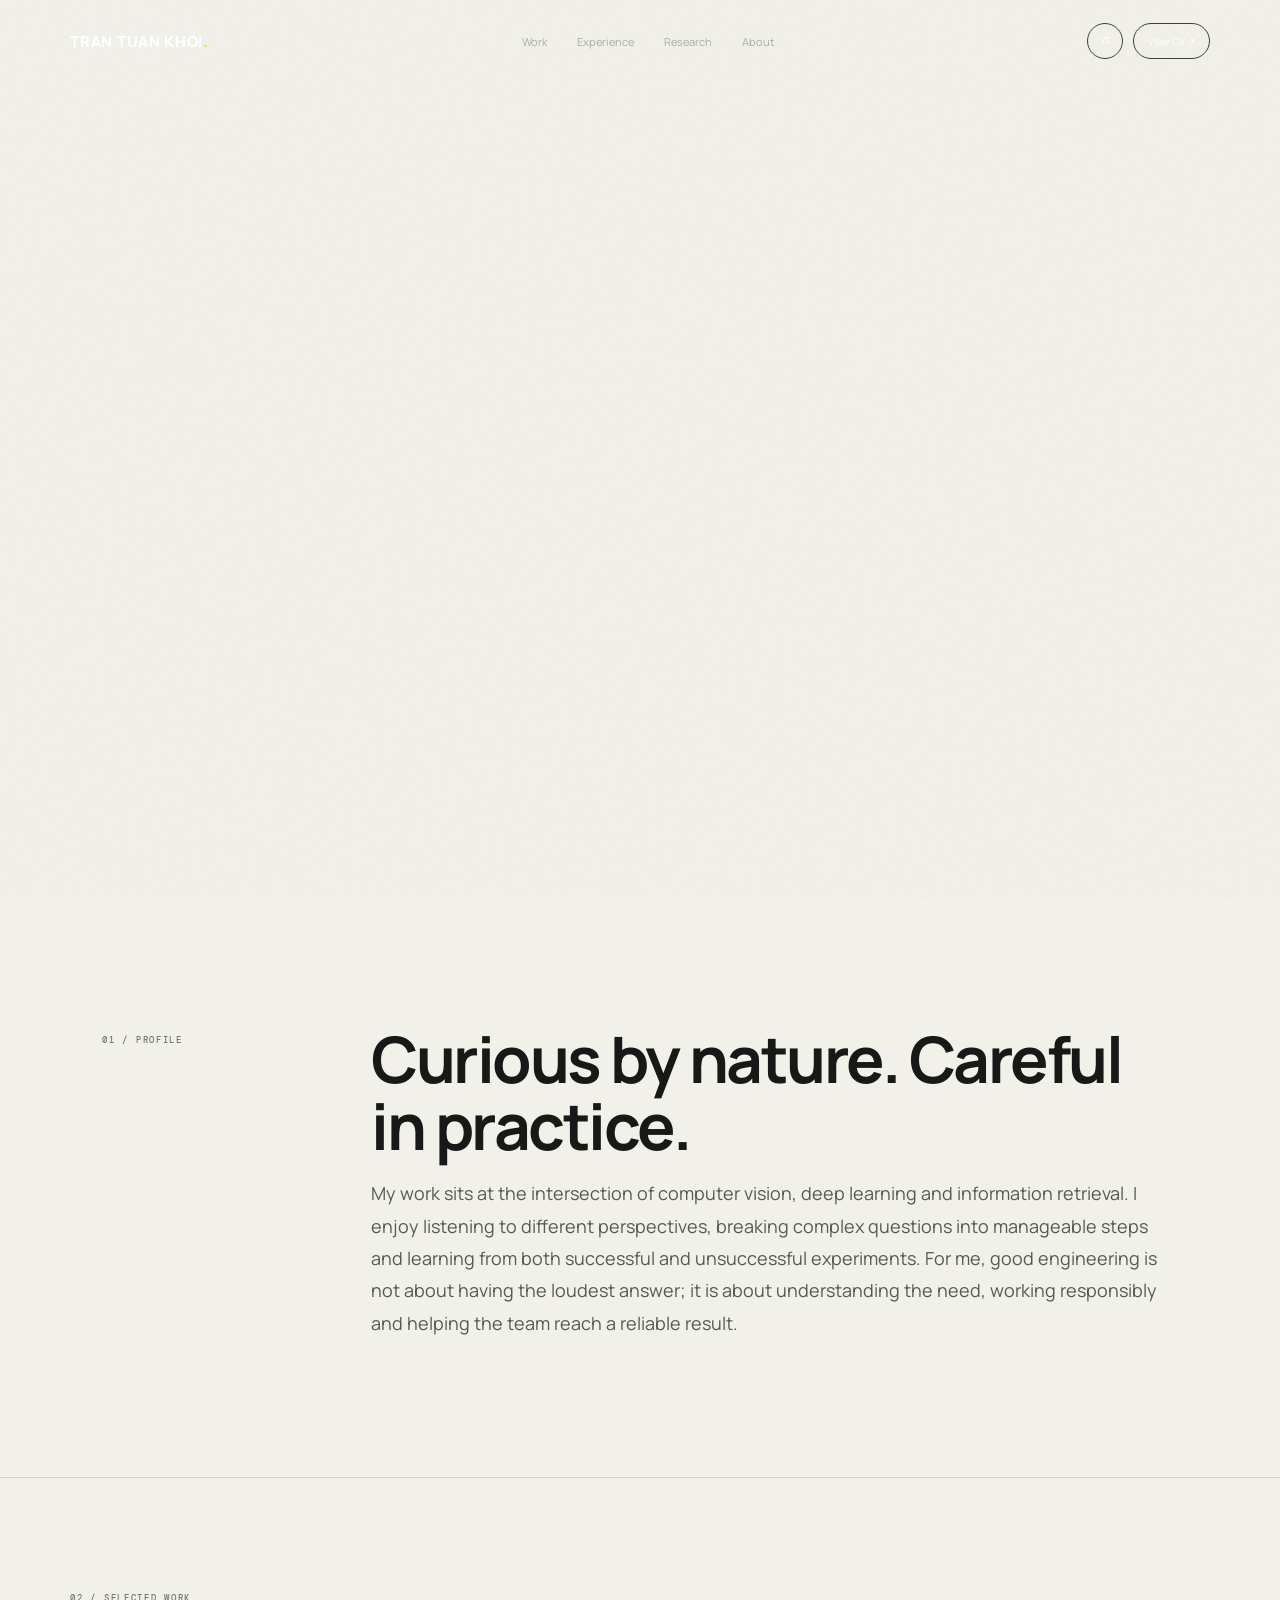
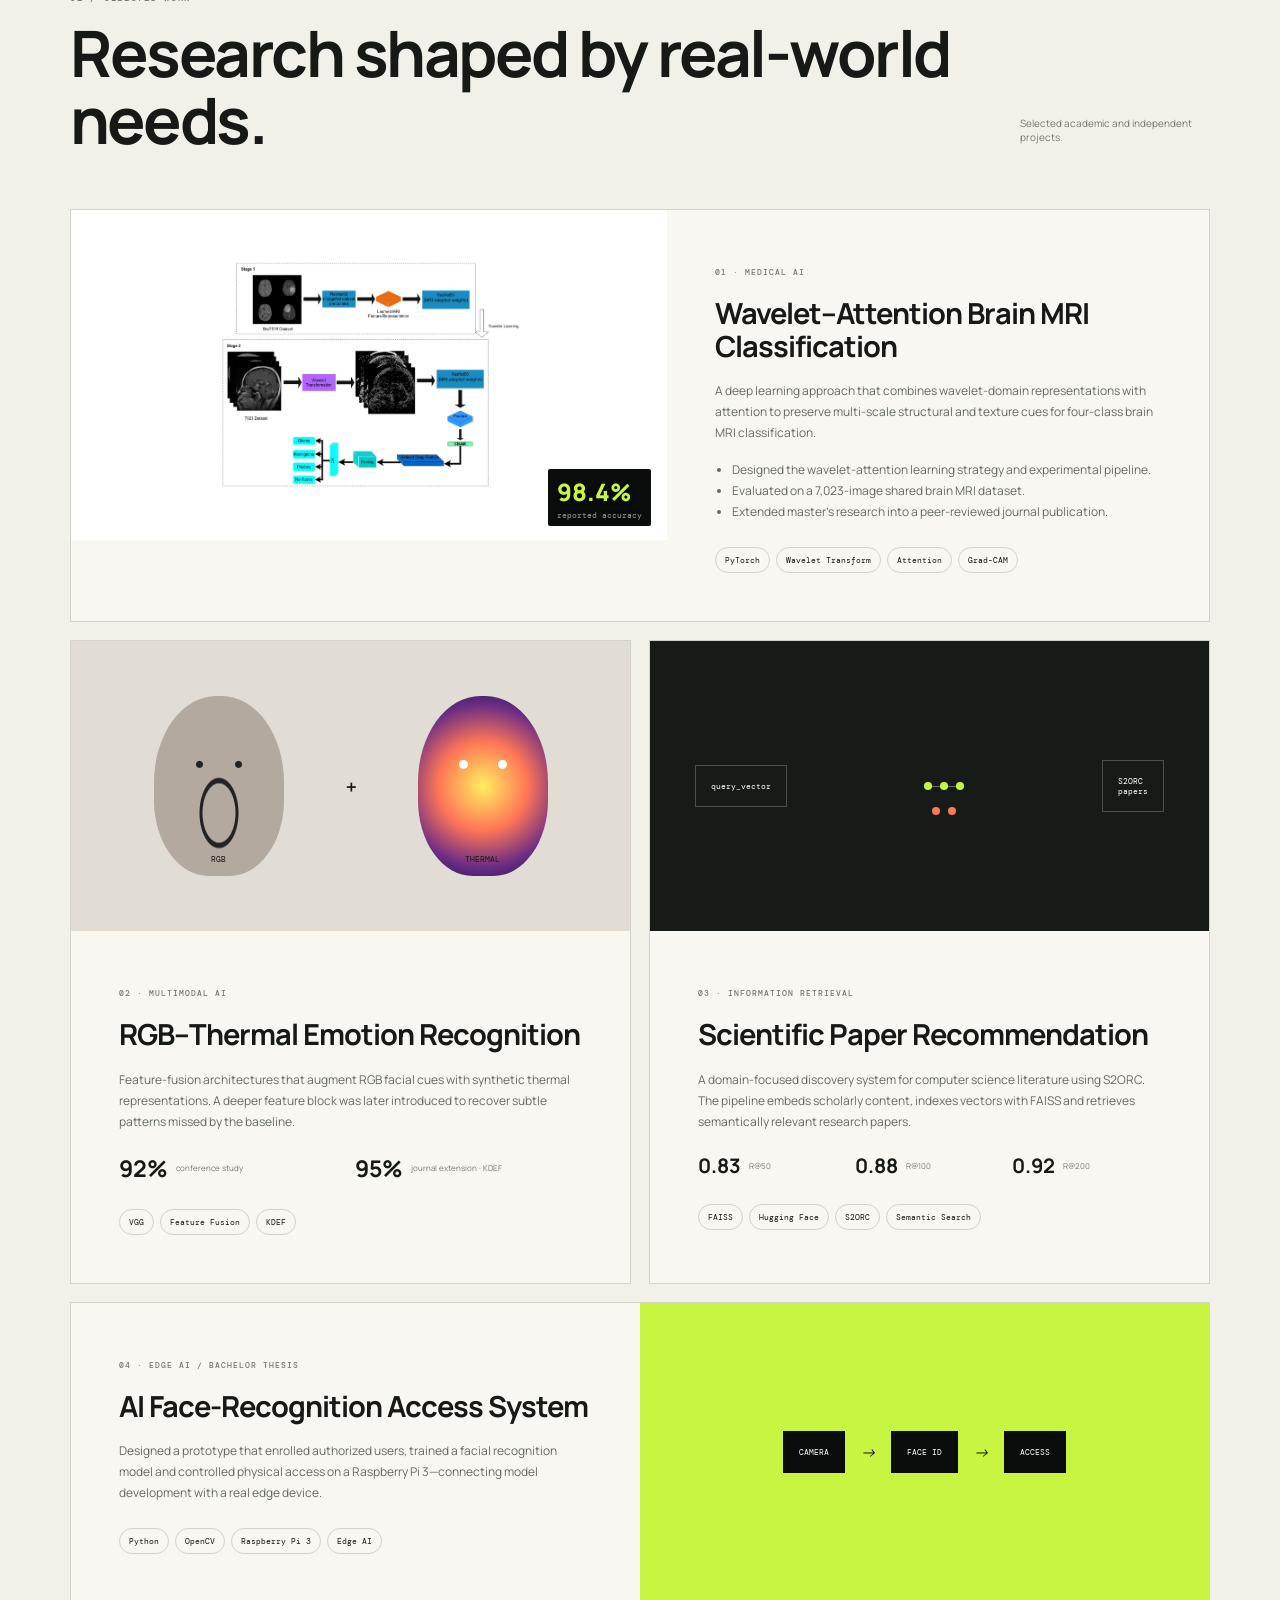
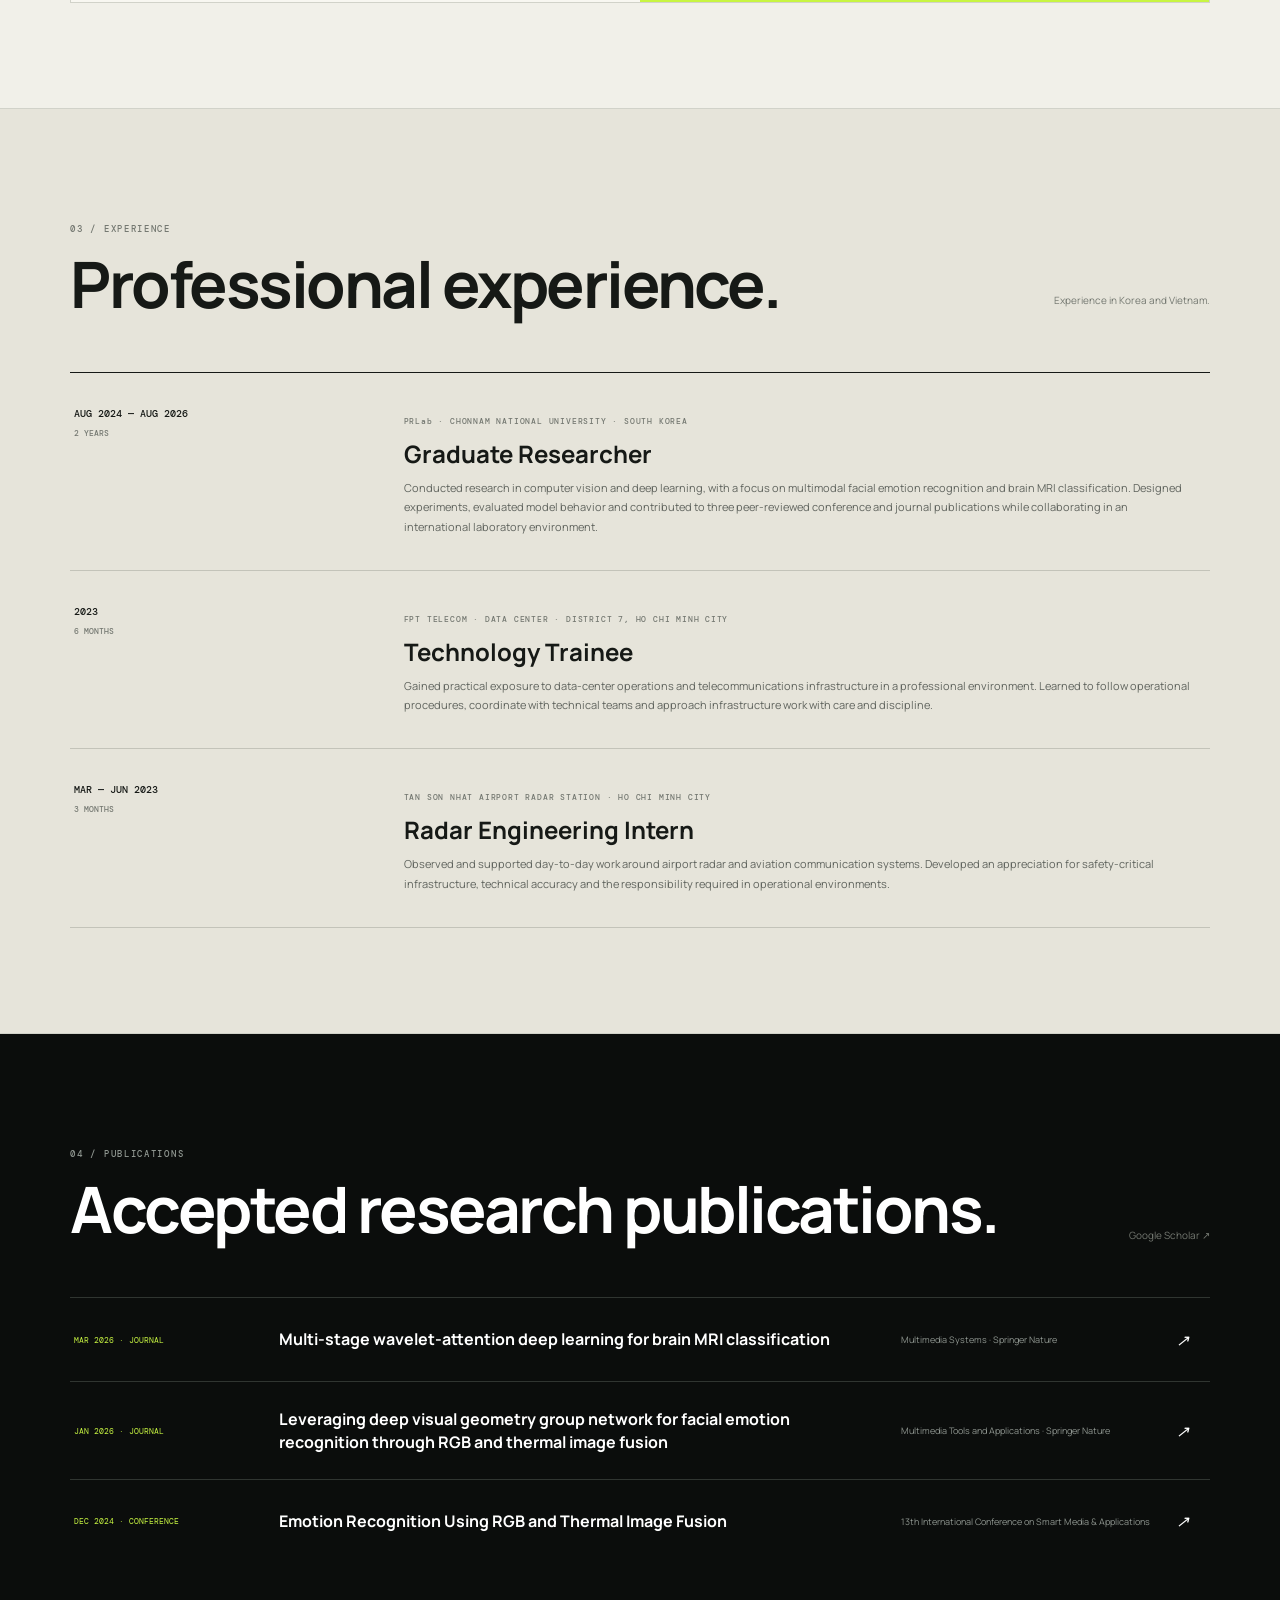
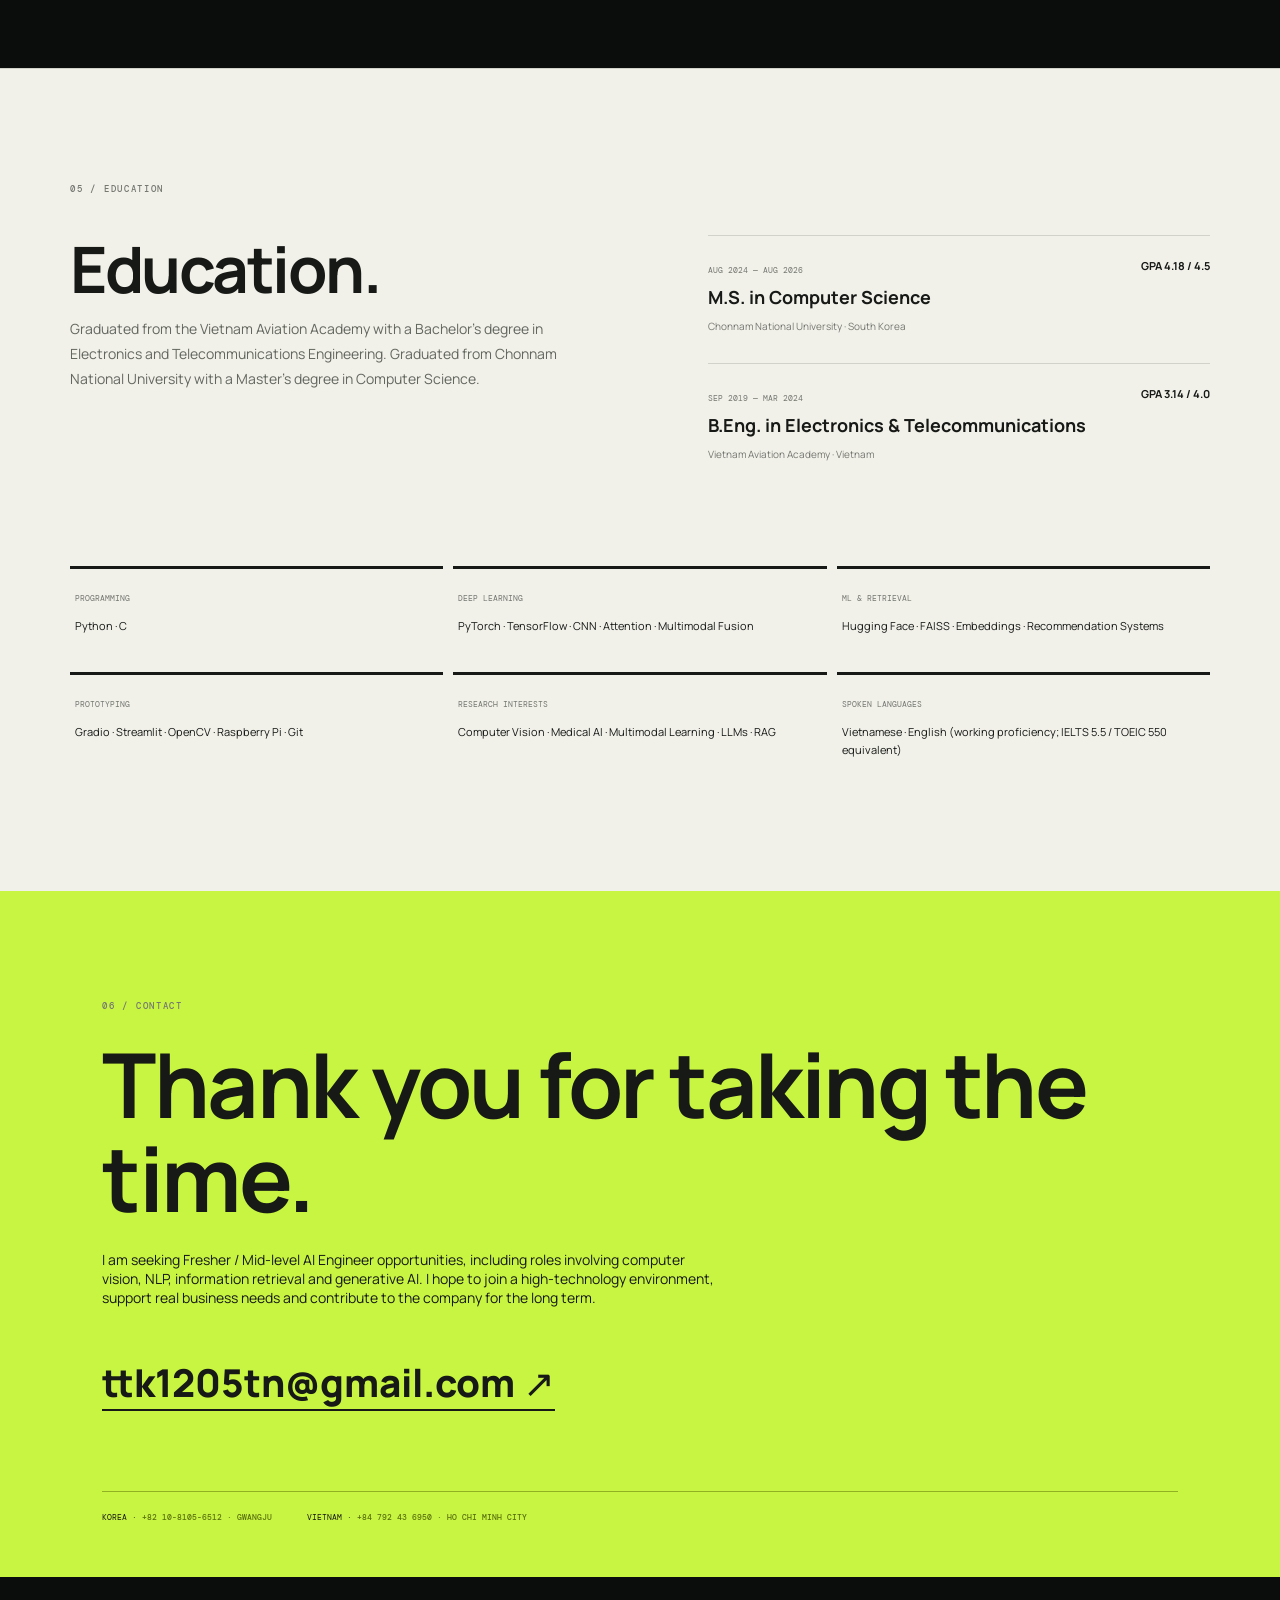
==== portfolio/index.html @ a4dc31cb "Simplify education copy and CV label" ====
<!doctype html>
<html lang="en">
<head>
  <meta charset="UTF-8"><meta name="viewport" content="width=device-width,initial-scale=1">
  <meta name="theme-color" content="#0b0d0c"><meta name="description" content="Tuan Khoi Tran — AI Engineer focused on computer vision, multimodal learning and intelligent retrieval.">
  <title>Tuan Khoi Tran · AI Engineer</title><link rel="icon" href="../assets/icon.svg"><link rel="stylesheet" href="portfolio.css"><link rel="stylesheet" href="experience.css"><link rel="stylesheet" href="updates.css">
</head>
<body>
  <div class="noise"></div>
  <nav><a class="logo" href="#top">TRAN TUAN KHOI<span>.</span></a><div class="navlinks"><a href="#work" data-en="Work" data-vi="Dự án">Work</a><a href="#experience" data-en="Experience" data-vi="Kinh nghiệm">Experience</a><a href="#research" data-en="Research" data-vi="Nghiên cứu">Research</a><a href="#about" data-en="About" data-vi="Giới thiệu">About</a></div><div class="nav-actions"><button id="lang">VI</button><a class="cv-link" href="cv.html?v=education-20260818" data-en="View CV ↗" data-vi="Xem CV ↗">View CV ↗</a></div></nav>
  <main id="top">
    <section class="hero reveal">
      <div class="availability"><i></i><span data-en="Seeking Fresher / Mid-level AI Engineer opportunities" data-vi="Tìm kiếm cơ hội AI Engineer: Fresher / Mid-level">Seeking Fresher / Mid-level AI Engineer opportunities</span></div>
      <div class="hero-grid"><div><p class="eyebrow">AI ENGINEER · COMPUTER VISION & NLP</p><h1><span data-en="Learning carefully." data-vi="Học hỏi nghiêm túc.">Learning carefully.</span><br><em data-en="Contributing sincerely." data-vi="Đóng góp chân thành.">Contributing sincerely.</em></h1><p class="lead" data-en="Hello everyone, I am Tuan Khoi, a Vietnamese AI researcher currently completing a master's degree in Computer Science at Chonnam National University, South Korea. My academic journey began in Electronics and Telecommunications Engineering, and I graduated from the Vietnam Aviation Academy. Curiosity about data and intelligent systems gradually led me toward AI. Through two years of laboratory research, I have developed foundations in Computer Vision and NLP, along with practical experience in machine learning, deep learning and generative AI. I am self-motivated, disciplined and comfortable working both independently and collaboratively. I value listening, structure and responsibility, while remaining positive and adaptable when facing new requirements. I hope to apply my knowledge to real business needs, create technology that benefits a wider community and contribute for the long term in a forward-looking, high-technology environment." data-vi="Kính chào mọi người, tôi là Tuấn Khôi, một nghiên cứu viên AI người Việt Nam hiện đang hoàn thành chương trình thạc sĩ Khoa học Máy tính tại Đại học Quốc gia Chonnam, Hàn Quốc. Hành trình học tập của tôi bắt đầu từ ngành Điện tử Viễn thông và tốt nghiệp tại Học viện Hàng không Việt Nam; sự tò mò về dữ liệu và các hệ thống thông minh đã từng bước đưa tôi đến với AI. Qua hai năm nghiên cứu tại phòng thí nghiệm, tôi xây dựng nền tảng về Computer Vision và NLP, cùng kinh nghiệm thực hành về machine learning, deep learning và AI tạo sinh. Tôi là người có tinh thần tự học, kỷ luật, có thể làm việc độc lập và phối hợp tốt trong tập thể. Tôi đề cao việc lắng nghe, làm việc có cấu trúc và trách nhiệm, đồng thời luôn giữ sự tích cực, linh hoạt trước những yêu cầu mới. Tôi mong muốn áp dụng kiến thức vào nhu cầu thực tế của doanh nghiệp, tạo ra công nghệ phục vụ số đông và đóng góp lâu dài trong một môi trường công nghệ cao, giàu tư duy đổi mới.">Hello everyone, I am Tuan Khoi, a Vietnamese AI researcher currently completing a master's degree in Computer Science at Chonnam National University, South Korea. My academic journey began in Electronics and Telecommunications Engineering, and I graduated from the Vietnam Aviation Academy. Curiosity about data and intelligent systems gradually led me toward AI. Through two years of laboratory research, I have developed foundations in Computer Vision and NLP, along with practical experience in machine learning, deep learning and generative AI. I am self-motivated, disciplined and comfortable working both independently and collaboratively. I value listening, structure and responsibility, while remaining positive and adaptable when facing new requirements. I hope to apply my knowledge to real business needs, create technology that benefits a wider community and contribute for the long term in a forward-looking, high-technology environment.</p><div class="hero-cta"><a class="primary" href="#work" data-en="View selected work" data-vi="Xem dự án tiêu biểu">View selected work</a><a href="mailto:ttk1205tn@gmail.com">ttk1205tn@gmail.com ↗</a></div></div>
      <div class="portrait-wrap"><div class="portrait-placeholder portrait-photo"><img src="anhcanhan.jpeg" alt="Portrait of Tran Tuan Khoi" width="968" height="1343" fetchpriority="high"></div></div></div>
      <div class="proof"><div><strong>03</strong><span data-en="Peer-reviewed publications" data-vi="Công bố khoa học">Peer-reviewed publications</span></div><div><strong>98.4%</strong><span data-en="Reported MRI accuracy" data-vi="Độ chính xác MRI báo cáo">Reported MRI accuracy</span></div><div><strong>4.18<small>/4.5</small></strong><span data-en="Master's GPA" data-vi="GPA Thạc sĩ">Master's GPA</span></div><div><strong>02<small> YRS</small></strong><span data-en="Research experience at PRLab" data-vi="Kinh nghiệm nghiên cứu tại PRLab">Research experience at PRLab</span></div></div>
    </section>

    <section class="manifesto reveal"><p class="section-index">01 / PROFILE</p><div><h2 data-en="Curious by nature. Careful in practice." data-vi="Luôn tò mò học hỏi. Luôn cẩn trọng khi làm.">Curious by nature. Careful in practice.</h2><p data-en="My work sits at the intersection of computer vision, deep learning and information retrieval. I enjoy listening to different perspectives, breaking complex questions into manageable steps and learning from both successful and unsuccessful experiments. For me, good engineering is not about having the loudest answer; it is about understanding the need, working responsibly and helping the team reach a reliable result." data-vi="Công việc của tôi nằm tại giao điểm của thị giác máy tính, học sâu và truy hồi thông tin. Tôi thích lắng nghe những góc nhìn khác nhau, chia nhỏ vấn đề phức tạp thành từng bước có thể xử lý và học từ cả những thực nghiệm thành công lẫn chưa thành công. Với tôi, kỹ thuật tốt không nằm ở câu trả lời ấn tượng nhất, mà ở việc hiểu đúng nhu cầu, làm việc có trách nhiệm và cùng đội ngũ đi đến một kết quả đáng tin cậy.">My work sits at the intersection of computer vision, deep learning and information retrieval. I enjoy listening to different perspectives, breaking complex questions into manageable steps and learning from both successful and unsuccessful experiments. For me, good engineering is not about having the loudest answer; it is about understanding the need, working responsibly and helping the team reach a reliable result.</p></div></section>

    <section id="work" class="work reveal"><div class="section-head"><div><p class="section-index">02 / SELECTED WORK</p><h2 data-en="Research shaped by real-world needs." data-vi="Những nghiên cứu bắt đầu từ những yêu cầu thực tế.">Research shaped by real-world needs.</h2></div><p data-en="Selected academic and independent projects." data-vi="Các dự án học thuật và cá nhân tiêu biểu.">Selected academic and independent projects.</p></div>
      <article class="project featured"><div class="project-visual mri model-architecture"><img src="Model_luanvan.jpeg" alt="Two-stage Wavelet-Attention architecture for brain MRI classification" width="1430" height="1023" loading="lazy"><span class="metric">98.4%<small> reported accuracy</small></span></div><div class="project-copy"><span class="project-no">01 · MEDICAL AI</span><h3>Wavelet–Attention Brain MRI Classification</h3><p data-en="A deep learning approach that combines wavelet-domain representations with attention to preserve multi-scale structural and texture cues for four-class brain MRI classification." data-vi="Phương pháp học sâu kết hợp biểu diễn miền wavelet và cơ chế attention nhằm bảo toàn đặc trưng cấu trúc, kết cấu đa tỉ lệ cho bài toán phân loại MRI não bốn lớp.">A deep learning approach that combines wavelet-domain representations with attention to preserve multi-scale structural and texture cues for four-class brain MRI classification.</p><ul><li data-en="Designed the wavelet-attention learning strategy and experimental pipeline." data-vi="Thiết kế chiến lược học wavelet-attention và quy trình thực nghiệm.">Designed the wavelet-attention learning strategy and experimental pipeline.</li><li data-en="Evaluated on a 7,023-image shared brain MRI dataset." data-vi="Đánh giá trên bộ dữ liệu MRI não công khai gồm 7.023 ảnh.">Evaluated on a 7,023-image shared brain MRI dataset.</li><li data-en="Extended master's research into a peer-reviewed journal publication." data-vi="Phát triển luận văn thạc sĩ thành công bố tạp chí phản biện.">Extended master's research into a peer-reviewed journal publication.</li></ul><div class="chips"><span>PyTorch</span><span>Wavelet Transform</span><span>Attention</span><span>Grad-CAM</span></div></div></article>
      <div class="project-pair"><article class="project compact"><div class="project-visual fusion"><div class="face rgb">RGB</div><b>＋</b><div class="face thermal">THERMAL</div></div><div class="project-copy"><span class="project-no">02 · MULTIMODAL AI</span><h3>RGB–Thermal Emotion Recognition</h3><p data-en="Feature-fusion architectures that augment RGB facial cues with synthetic thermal representations. A deeper feature block was later introduced to recover subtle patterns missed by the baseline." data-vi="Kiến trúc hợp nhất đặc trưng bổ sung biểu diễn nhiệt tổng hợp cho tín hiệu khuôn mặt RGB. Một deep feature block được phát triển nhằm khôi phục các mẫu tinh tế bị baseline bỏ sót.">Feature-fusion architectures that augment RGB facial cues with synthetic thermal representations. A deeper feature block was later introduced to recover subtle patterns missed by the baseline.</p><div class="result-row"><b>92%</b><span data-en="conference study" data-vi="nghiên cứu hội nghị">conference study</span><b>95%</b><span data-en="journal extension · KDEF" data-vi="mở rộng tạp chí · KDEF">journal extension · KDEF</span></div><div class="chips"><span>VGG</span><span>Feature Fusion</span><span>KDEF</span></div></div></article>
      <article class="project compact"><div class="project-visual retrieval"><div class="query">query_vector</div><div class="nodes"><i></i><i></i><i></i><i></i><i></i></div><div class="docs">S2ORC<br>papers</div></div><div class="project-copy"><span class="project-no">03 · INFORMATION RETRIEVAL</span><h3>Scientific Paper Recommendation</h3><p data-en="A domain-focused discovery system for computer science literature using S2ORC. The pipeline embeds scholarly content, indexes vectors with FAISS and retrieves semantically relevant research papers." data-vi="Hệ thống khám phá tài liệu chuyên biệt cho khoa học máy tính sử dụng S2ORC. Pipeline mã hóa nội dung học thuật, lập chỉ mục vector bằng FAISS và truy hồi các bài nghiên cứu liên quan theo ngữ nghĩa.">A domain-focused discovery system for computer science literature using S2ORC. The pipeline embeds scholarly content, indexes vectors with FAISS and retrieves semantically relevant research papers.</p><div class="result-row retrieval-results"><b>0.83</b><span>R@50</span><b>0.88</b><span>R@100</span><b>0.92</b><span>R@200</span></div><div class="chips"><span>FAISS</span><span>Hugging Face</span><span>S2ORC</span><span>Semantic Search</span></div></div></article></div>
      <article class="project thesis"><div class="project-copy"><span class="project-no">04 · EDGE AI / BACHELOR THESIS</span><h3 data-en="AI Face-Recognition Access System" data-vi="Hệ thống mở cửa bằng nhận diện khuôn mặt AI">AI Face-Recognition Access System</h3><p data-en="Designed a prototype that enrolled authorized users, trained a facial recognition model and controlled physical access on a Raspberry Pi 3—connecting model development with a real edge device." data-vi="Thiết kế nguyên mẫu thu thập dữ liệu người dùng được cấp phép, huấn luyện mô hình nhận diện khuôn mặt và điều khiển truy cập trên Raspberry Pi 3—kết nối phát triển mô hình với thiết bị edge thực tế.">Designed a prototype that enrolled authorized users, trained a facial recognition model and controlled physical access on a Raspberry Pi 3—connecting model development with a real edge device.</p><div class="chips"><span>Python</span><span>OpenCV</span><span>Raspberry Pi 3</span><span>Edge AI</span></div></div><div class="door-diagram"><span>CAMERA</span><i>→</i><span>FACE ID</span><i>→</i><span>ACCESS</span></div></article>
    </section>

    <section id="experience" class="experience reveal"><div class="section-head"><div><p class="section-index">03 / EXPERIENCE</p><h2 data-en="Professional experience." data-vi="Kinh nghiệm làm việc.">Professional experience.</h2></div><p data-en="Experience in Korea and Vietnam." data-vi="Kinh nghiệm tại Hàn Quốc và Việt Nam.">Experience in Korea and Vietnam.</p></div>
      <div class="timeline">
        <article><div class="timeline-date">AUG 2024 — AUG 2026<small>2 YEARS</small></div><div><span>PRLab · CHONNAM NATIONAL UNIVERSITY · SOUTH KOREA</span><h3 data-en="Graduate Researcher" data-vi="Nghiên cứu viên cao học">Graduate Researcher</h3><p data-en="Conducted research in computer vision and deep learning, with a focus on multimodal facial emotion recognition and brain MRI classification. Designed experiments, evaluated model behavior and contributed to three peer-reviewed conference and journal publications while collaborating in an international laboratory environment." data-vi="Thực hiện nghiên cứu về thị giác máy tính và học sâu, tập trung vào nhận diện cảm xúc khuôn mặt đa phương thức và phân loại MRI não. Thiết kế thực nghiệm, đánh giá hành vi mô hình và đóng góp vào ba công bố hội nghị, tạp chí có phản biện trong môi trường phòng thí nghiệm quốc tế.">Conducted research in computer vision and deep learning, with a focus on multimodal facial emotion recognition and brain MRI classification. Designed experiments, evaluated model behavior and contributed to three peer-reviewed conference and journal publications while collaborating in an international laboratory environment.</p></div></article>
        <article><div class="timeline-date">2023<small>6 MONTHS</small></div><div><span>FPT TELECOM · DATA CENTER · DISTRICT 7, HO CHI MINH CITY</span><h3 data-en="Technology Trainee" data-vi="Sinh viên Công nghệ Tập sự">Technology Trainee</h3><p data-en="Gained practical exposure to data-center operations and telecommunications infrastructure in a professional environment. Learned to follow operational procedures, coordinate with technical teams and approach infrastructure work with care and discipline." data-vi="Tiếp cận thực tế hoạt động trung tâm dữ liệu và hạ tầng viễn thông trong môi trường chuyên nghiệp. Rèn luyện việc tuân thủ quy trình vận hành, phối hợp với đội ngũ kỹ thuật và thực hiện công việc hạ tầng một cách cẩn trọng, kỷ luật.">Gained practical exposure to data-center operations and telecommunications infrastructure in a professional environment. Learned to follow operational procedures, coordinate with technical teams and approach infrastructure work with care and discipline.</p></div></article>
        <article><div class="timeline-date">MAR — JUN 2023<small>3 MONTHS</small></div><div><span>TAN SON NHAT AIRPORT RADAR STATION · HO CHI MINH CITY</span><h3 data-en="Radar Engineering Intern" data-vi="Thực tập sinh Kỹ thuật Radar">Radar Engineering Intern</h3><p data-en="Observed and supported day-to-day work around airport radar and aviation communication systems. Developed an appreciation for safety-critical infrastructure, technical accuracy and the responsibility required in operational environments." data-vi="Quan sát và hỗ trợ công việc hằng ngày liên quan đến radar sân bay và hệ thống thông tin hàng không. Hiểu rõ hơn giá trị của hạ tầng an toàn trọng yếu, độ chính xác kỹ thuật và tinh thần trách nhiệm trong môi trường vận hành.">Observed and supported day-to-day work around airport radar and aviation communication systems. Developed an appreciation for safety-critical infrastructure, technical accuracy and the responsibility required in operational environments.</p></div></article>
      </div>
    </section>

    <section id="research" class="research reveal"><div class="section-head"><div><p class="section-index">04 / PUBLICATIONS</p><h2 data-en="Accepted research publications." data-vi="Nghiên cứu đã được chấp nhận.">Accepted research publications.</h2></div><a href="https://scholar.google.com/citations?user=8_Ee5VsAAAAJ&hl=en" target="_blank">Google Scholar ↗</a></div>
      <div class="pub-list">
        <a class="pub" target="_blank" href="https://scholar.google.com/citations?view_op=view_citation&hl=en&user=8_Ee5VsAAAAJ&citation_for_view=8_Ee5VsAAAAJ:2osOgNQ5qMEC"><span>MAR 2026 · JOURNAL</span><h3>Multi-stage wavelet-attention deep learning for brain MRI classification</h3><p>Multimedia Systems · Springer Nature</p><i>↗</i></a>
        <a class="pub" target="_blank" href="https://scholar.google.com/citations?view_op=view_citation&hl=en&user=8_Ee5VsAAAAJ&citation_for_view=8_Ee5VsAAAAJ:9yKSN-GCB0IC"><span>JAN 2026 · JOURNAL</span><h3>Leveraging deep visual geometry group network for facial emotion recognition through RGB and thermal image fusion</h3><p>Multimedia Tools and Applications · Springer Nature</p><i>↗</i></a>
        <a class="pub" target="_blank" href="https://scholar.google.com/citations?view_op=view_citation&hl=en&user=8_Ee5VsAAAAJ&citation_for_view=8_Ee5VsAAAAJ:u-x6o8ySG0sC"><span>DEC 2024 · CONFERENCE</span><h3>Emotion Recognition Using RGB and Thermal Image Fusion</h3><p>13th International Conference on Smart Media & Applications</p><i>↗</i></a>
      </div>
    </section>

    <section id="about" class="about reveal"><p class="section-index">05 / EDUCATION</p><div class="about-grid"><div><h2 data-en="Education." data-vi="Học vấn.">Education.</h2><p data-en="Graduated from the Vietnam Aviation Academy with a Bachelor's degree in Electronics and Telecommunications Engineering. Graduated from Chonnam National University with a Master's degree in Computer Science." data-vi="Tốt nghiệp đại học tại Học viện Hàng không Việt Nam, ngành Điện tử Viễn thông. Tốt nghiệp thạc sĩ tại Đại học Quốc gia Chonnam, ngành Khoa học Máy tính.">Graduated from the Vietnam Aviation Academy with a Bachelor's degree in Electronics and Telecommunications Engineering. Graduated from Chonnam National University with a Master's degree in Computer Science.</p></div><div class="education"><div><time>AUG 2024 — AUG 2026</time><h3>M.S. in Computer Science</h3><p>Chonnam National University · South Korea</p><strong>GPA 4.18 / 4.5</strong></div><div><time>SEP 2019 — MAR 2024</time><h3>B.Eng. in Electronics & Telecommunications</h3><p>Vietnam Aviation Academy · Vietnam</p><strong>GPA 3.14 / 4.0</strong></div></div></div>
      <div class="skills"><div><small>PROGRAMMING</small><p>Python · C</p></div><div><small>DEEP LEARNING</small><p>PyTorch · TensorFlow · CNN · Attention · Multimodal Fusion</p></div><div><small>ML & RETRIEVAL</small><p>Hugging Face · FAISS · Embeddings · Recommendation Systems</p></div><div><small>PROTOTYPING</small><p>Gradio · Streamlit · OpenCV · Raspberry Pi · Git</p></div><div><small>RESEARCH INTERESTS</small><p>Computer Vision · Medical AI · Multimodal Learning · LLMs · RAG</p></div><div><small>SPOKEN LANGUAGES</small><p>Vietnamese · English (working proficiency; IELTS 5.5 / TOEIC 550 equivalent)</p></div></div>
    </section>
    <section class="contact reveal"><p class="section-index">06 / CONTACT</p><h2 data-en="Thank you for taking the time." data-vi="Cảm ơn bạn đã dành thời gian.">Thank you for taking the time.</h2><p data-en="I am seeking Fresher / Mid-level AI Engineer opportunities, including roles involving computer vision, NLP, information retrieval and generative AI. I hope to join a high-technology environment, support real business needs and contribute to the company for the long term." data-vi="Tôi đang tìm kiếm cơ hội AI Engineer ở cấp độ Fresher / Mid-level, bao gồm các vị trí liên quan đến Computer Vision, NLP, truy hồi thông tin và AI tạo sinh. Tôi mong muốn được làm việc trong môi trường công nghệ cao, đóng góp cho nhu cầu thực tế và đồng hành lâu dài cùng doanh nghiệp.">I am seeking Fresher / Mid-level AI Engineer opportunities, including roles involving computer vision, NLP, information retrieval and generative AI. I hope to join a high-technology environment, support real business needs and contribute to the company for the long term.</p><a href="mailto:ttk1205tn@gmail.com">ttk1205tn@gmail.com <span>↗</span></a><div class="contact-empty"><span>KOREA · <b><a href="tel:+821081056512">+82 10-8105-6512</a> · GWANGJU</b></span><span>VIETNAM · <b><a href="tel:+84792436950">+84 792 43 6950</a> · HO CHI MINH CITY</b></span></div></section>
  </main>
  <footer><span>© <b id="year"></b> Tuan Khoi Tran</span><a href="#top">Back to top ↑</a></footer>
  <script src="portfolio.js?v=education-20260818"></script>
</body></html>
---- portfolio/portfolio.css ----
@import url('https://fonts.googleapis.com/css2?family=DM+Mono:wght@400;500&family=Manrope:wght@400;500;600;700;800&family=Playfair+Display:ital,wght@1,500&display=swap');
:root{--black:#0b0d0c;--paper:#f1f0e9;--lime:#c8f542;--orange:#ff7657;--ink:#161916;--muted:#747871;--line:#d1d2c9}*{box-sizing:border-box}html{scroll-behavior:smooth}body{margin:0;background:var(--paper);color:var(--ink);font-family:Manrope,sans-serif}.noise{position:fixed;inset:0;pointer-events:none;opacity:.025;z-index:99;background-image:url("data:image/svg+xml,%3Csvg viewBox='0 0 180 180' xmlns='http://www.w3.org/2000/svg'%3E%3Cfilter id='n'%3E%3CfeTurbulence type='fractalNoise' baseFrequency='.8' numOctaves='4' stitchTiles='stitch'/%3E%3C/filter%3E%3Crect width='100%25' height='100%25' filter='url(%23n)'/%3E%3C/svg%3E")}a{color:inherit;text-decoration:none}nav{height:82px;display:flex;align-items:center;padding:0 5.5%;position:absolute;top:0;width:100%;z-index:10;color:#fff}.logo{font-size:25px;font-weight:800}.logo span{color:var(--lime)}.navlinks{display:flex;gap:30px;margin:auto}.navlinks a{font-size:11px;color:#a9aea9}.navlinks a:hover{color:#fff}.nav-actions{display:flex;align-items:center;gap:10px}.nav-actions button{background:transparent;color:#fff;border:1px solid #3b403d;border-radius:50%;width:36px;height:36px;font:500 9px DM Mono}.cv-link{font-size:10px;border:1px solid #3b403d;padding:10px 14px;border-radius:20px}.hero{background:var(--black);color:#fff;min-height:100vh;padding:135px 5.5% 0}.availability{display:flex;gap:8px;align-items:center;font:9px DM Mono;letter-spacing:1px;color:#adb2ad}.availability i{width:7px;height:7px;background:var(--lime);border-radius:50%;box-shadow:0 0 0 5px #c8f54218}.hero-grid{display:grid;grid-template-columns:1fr 350px;gap:8%;align-items:center;min-height:600px}.eyebrow,.section-index{font:500 9px DM Mono;letter-spacing:1.7px}.eyebrow{color:var(--lime)}h1{font-size:clamp(50px,6.4vw,98px);line-height:.96;letter-spacing:-5px;margin:25px 0 32px}h1 em{font-family:'Playfair Display',serif;font-weight:500;color:var(--lime)}.lead{max-width:700px;color:#aeb3ae;font-size:15px;line-height:1.8}.hero-cta{display:flex;gap:25px;align-items:center;margin-top:38px;font-size:11px}.primary{background:var(--lime);color:var(--black);font-weight:800;padding:14px 20px;border-radius:2px}.portrait-wrap{position:relative}.portrait-placeholder{height:470px;background:linear-gradient(150deg,#2c322e,#171b18);border:1px solid #373d39;display:grid;place-items:center;position:relative;overflow:hidden}.portrait-placeholder:before,.portrait-placeholder:after{content:'';position:absolute;width:300px;height:300px;border:1px solid #3b423d;border-radius:50%}.portrait-placeholder:after{width:220px;height:220px;border-color:#c8f54244}.portrait-placeholder span{font-size:85px;font-weight:800;color:#3a423c}.portrait-placeholder small{position:absolute;bottom:20px;left:20px;white-space:pre-line;font:8px/1.6 DM Mono;color:#7c837e}.float-tag{position:absolute;right:-25px;bottom:-28px;background:var(--orange);color:var(--black);padding:18px;width:125px;font:500 9px/1.7 DM Mono;transform:rotate(-3deg)}.proof{display:grid;grid-template-columns:repeat(4,1fr);border-top:1px solid #292e2b}.proof>div{padding:25px 20px;border-right:1px solid #292e2b;display:flex;align-items:center;gap:14px}.proof strong{font-size:26px}.proof strong small{font-size:10px}.proof span{font-size:9px;color:#939993;max-width:90px}.manifesto{padding:120px 8%;display:grid;grid-template-columns:25% 1fr}.section-index{color:var(--muted)}.manifesto h2,.section-head h2,.about h2,.contact h2{font-size:clamp(35px,5vw,65px);line-height:1.05;letter-spacing:-2.5px;margin:0}.manifesto>div p{font-size:18px;line-height:1.8;max-width:850px;color:#555a54}.work,.research,.about{padding:105px 5.5%;border-top:1px solid var(--line)}.section-head{display:flex;align-items:end;justify-content:space-between;margin-bottom:55px}.section-head h2{margin-top:15px}.section-head>p,.section-head>a{font-size:10px;color:var(--muted)}.project{border:1px solid var(--line);background:#f8f7f1}.project.featured{display:grid;grid-template-columns:1.1fr 1fr}.project-visual{min-height:410px;display:grid;place-items:center;position:relative;overflow:hidden}.project-copy{padding:48px}.project-no{font:500 8px DM Mono;color:var(--muted);letter-spacing:1px}.project h3{font-size:29px;line-height:1.15;letter-spacing:-1px;margin:17px 0}.project-copy>p,.project-copy li{font-size:12px;line-height:1.75;color:#656a63}.project-copy ul{padding-left:17px}.chips{display:flex;flex-wrap:wrap;gap:6px;margin-top:25px}.chips span{font:8px DM Mono;border:1px solid var(--line);padding:7px 9px;border-radius:15px}.mri{background:#171b18}.scan{width:260px;height:300px;border-radius:48% 48% 45% 45%;background:radial-gradient(circle at 54% 44%,#626c65 0 5%,transparent 6%),radial-gradient(ellipse,#2c3530 45%,#87908a 46% 49%,#222925 50% 63%,#606963 64% 67%,#111512 68%);filter:contrast(1.3);position:relative}.scan:after{content:'';position:absolute;inset:0;background:repeating-radial-gradient(ellipse,transparent 0 9px,#ffffff06 10px)}.scan-core{position:absolute;width:55px;height:42px;border-radius:50%;background:#c8f54244;left:52%;top:39%;box-shadow:0 0 22px #c8f54266}.metric{position:absolute;right:25px;bottom:23px;color:var(--lime);font-size:35px;font-weight:800}.metric small{font:8px DM Mono;color:#9da49f}.project-pair{display:grid;grid-template-columns:1fr 1fr;gap:18px;margin-top:18px}.project.compact .project-visual{min-height:290px}.fusion{background:#e1ddd4;grid-template-columns:1fr auto 1fr;padding:35px;gap:12px}.face{height:180px;width:130px;display:grid;place-items:end center;padding:12px;font:8px DM Mono;border-radius:48% 48% 42% 42%;background:radial-gradient(circle at 35% 38%,#222 0 3px,transparent 4px),radial-gradient(circle at 65% 38%,#222 0 3px,transparent 4px),radial-gradient(ellipse at 50% 65%,transparent 0 16px,#222 17px 19px,transparent 20px),#b4a99e}.face.thermal{background:radial-gradient(circle at 35% 38%,#fff 0 4px,transparent 5px),radial-gradient(circle at 65% 38%,#fff 0 4px,transparent 5px),radial-gradient(circle at center,#ffef5e,#ff7657 40%,#6c2d84 73%,#121545)}.result-row{display:grid;grid-template-columns:auto 1fr auto 1fr;align-items:center;gap:8px;margin-top:20px}.result-row b{font-size:23px}.result-row span{font-size:8px;color:var(--muted)}.retrieval{background:#171b18;color:#fff;grid-template-columns:auto 1fr auto;padding:45px}.query,.docs{border:1px solid #4a514d;padding:15px;font:8px DM Mono}.nodes{height:100px;display:flex;justify-content:space-around;align-items:center;position:relative}.nodes:after{content:'';height:1px;background:#687069;position:absolute;left:0;right:0}.nodes i{width:8px;height:8px;background:var(--lime);border-radius:50%;z-index:1}.nodes i:nth-child(even){background:var(--orange);transform:translateY(25px)}.verify{font-style:italic;border-left:2px solid var(--orange);padding-left:10px}.project.thesis{margin-top:18px;display:grid;grid-template-columns:1fr 1fr;align-items:center}.door-diagram{background:var(--lime);height:100%;display:flex;align-items:center;justify-content:center;gap:15px}.door-diagram span{background:var(--black);color:#fff;padding:16px;font:8px DM Mono}.research{background:var(--black);color:#fff}.research .section-index,.research .section-head>p{color:#8f9690}.pub{display:grid;grid-template-columns:180px 1fr 250px 30px;gap:25px;align-items:center;border-top:1px solid #303531;padding:26px 4px}.pub:hover h3{color:var(--lime)}.pub span{font:8px DM Mono;color:var(--lime)}.pub h3{font-size:16px;line-height:1.4;margin:0;transition:.2s}.pub p{font-size:9px;color:#8f9690}.about-grid{display:grid;grid-template-columns:1fr 1fr;gap:12%;margin-top:40px}.about-grid>div>p{font-size:14px;line-height:1.8;color:#62675f}.education>div{border-top:1px solid var(--line);padding:20px 0;position:relative}.education time{font:8px DM Mono;color:var(--muted)}.education h3{margin:7px 0;font-size:18px}.education p{font-size:10px;color:var(--muted)}.education strong{position:absolute;right:0;top:22px;font-size:11px}.skills{display:grid;grid-template-columns:repeat(5,1fr);gap:10px;margin-top:75px}.skills>div{border-top:3px solid var(--ink);padding:15px 5px}.skills small{font:8px DM Mono;color:var(--muted)}.skills p{font-size:11px;line-height:1.7}.contact{background:var(--lime);padding:100px 8% 55px}.contact h2{font-size:clamp(45px,7vw,100px);max-width:1000px;margin:25px 0}.contact>p:not(.section-index){max-width:620px;font-size:14px}.contact>a{display:inline-block;font-size:clamp(20px,3vw,40px);font-weight:800;margin:35px 0;border-bottom:2px solid}.contact>a span{font-weight:400}.contact-empty{border-top:1px solid #91b122;margin-top:45px;padding-top:20px;display:flex;gap:35px;font:8px DM Mono}.contact-empty b{font-weight:500;color:#59700e}footer{background:var(--black);color:#8f9690;padding:22px 5.5%;display:flex;justify-content:space-between;font-size:8px}.reveal{opacity:0;transform:translateY(15px);transition:.7s ease}.reveal.visible{opacity:1;transform:none}
@media(max-width:900px){.hero-grid{grid-template-columns:1fr}.portrait-wrap{display:none}.proof{grid-template-columns:1fr 1fr}.manifesto,.about-grid{grid-template-columns:1fr;gap:35px}.project.featured,.project.thesis{grid-template-columns:1fr}.project-pair{grid-template-columns:1fr}.skills{grid-template-columns:1fr 1fr}.pub{grid-template-columns:110px 1fr 30px}.pub p{display:none}.door-diagram{min-height:200px}}
@media(max-width:600px){nav{padding:0 20px}.navlinks{display:none}.hero{padding:120px 20px 0}h1{letter-spacing:-3px}.proof{margin-top:45px}.proof>div{padding:18px 5px}.manifesto,.work,.research,.about{padding:75px 20px}.section-head{align-items:start}.section-head>p{display:none}.project-copy{padding:28px}.project-visual{min-height:270px}.mri .scan{transform:scale(.75)}.fusion{padding:20px}.face{width:95px;height:140px}.skills{grid-template-columns:1fr}.pub{grid-template-columns:70px 1fr 20px;gap:12px}.pub h3{font-size:13px}.contact{padding:70px 20px 40px}.contact-empty{flex-direction:column;gap:10px}footer span:nth-child(2){display:none}}
@media(prefers-reduced-motion:reduce){*{scroll-behavior:auto}.reveal{opacity:1;transform:none;transition:none}}
---- portfolio/experience.css ----
.experience{padding:105px 5.5%;border-top:1px solid var(--line);background:#e6e4da}.timeline{border-top:1px solid var(--ink)}.timeline article{display:grid;grid-template-columns:26% 1fr;gap:35px;padding:34px 4px;border-bottom:1px solid #c3c3b9}.timeline-date{font:500 10px 'DM Mono'}.timeline-date small{display:block;color:var(--muted);margin-top:8px}.timeline article span{font:500 8px 'DM Mono';color:var(--muted);letter-spacing:.8px}.timeline h3{font-size:24px;margin:8px 0}.timeline article p{font-size:11px;line-height:1.75;color:#60645e;max-width:790px;margin:0}@media(max-width:900px){.timeline article{grid-template-columns:1fr;gap:15px}}@media(max-width:600px){.experience{padding:75px 20px}}
---- portfolio/updates.css ----
.retrieval-results{grid-template-columns:auto 1fr auto 1fr auto 1fr}.retrieval-results b{font-size:20px}.skills{grid-template-columns:repeat(3,1fr)}
.logo{font-size:15px;letter-spacing:.7px}.portrait-wrap{width:350px;min-width:350px;justify-self:end}.portrait-photo{position:relative;width:350px;height:470px;background:#f7f7f3;border-color:#454b47;overflow:hidden}.portrait-photo:before,.portrait-photo:after{display:none}.portrait-photo img{position:absolute;inset:0;width:100%;height:100%;max-width:none;display:block;object-fit:cover;object-position:center center;filter:saturate(.95) contrast(1.02)}.project.featured{grid-template-columns:minmax(0,1.1fr) minmax(0,1fr)}.project-visual,.project-copy{min-width:0}.model-architecture{width:100%;max-width:100%;height:330px;min-height:330px;background:#fff;padding:40px;overflow:hidden}.model-architecture img{width:65%;max-width:65%;height:auto;max-height:230px;object-fit:contain;display:block;transition:transform .35s ease}.model-architecture:hover img{transform:scale(1.01)}.model-architecture .metric{right:16px;bottom:14px;background:var(--black);padding:6px 9px;border-radius:2px;text-shadow:0 1px 4px #000;font-size:24px}.model-architecture .metric small{display:block;margin-top:2px}
@media(max-width:900px){.skills{grid-template-columns:1fr 1fr}}
@media(max-width:600px){.skills{grid-template-columns:1fr}.retrieval-results{grid-template-columns:auto 1fr auto 1fr auto 1fr}.logo{font-size:12px}.model-architecture{height:210px;min-height:210px;padding:22px 14px 38px}.model-architecture img{width:72%;max-width:72%;height:auto;max-height:145px}.model-architecture .metric{font-size:18px;right:8px;bottom:7px}}
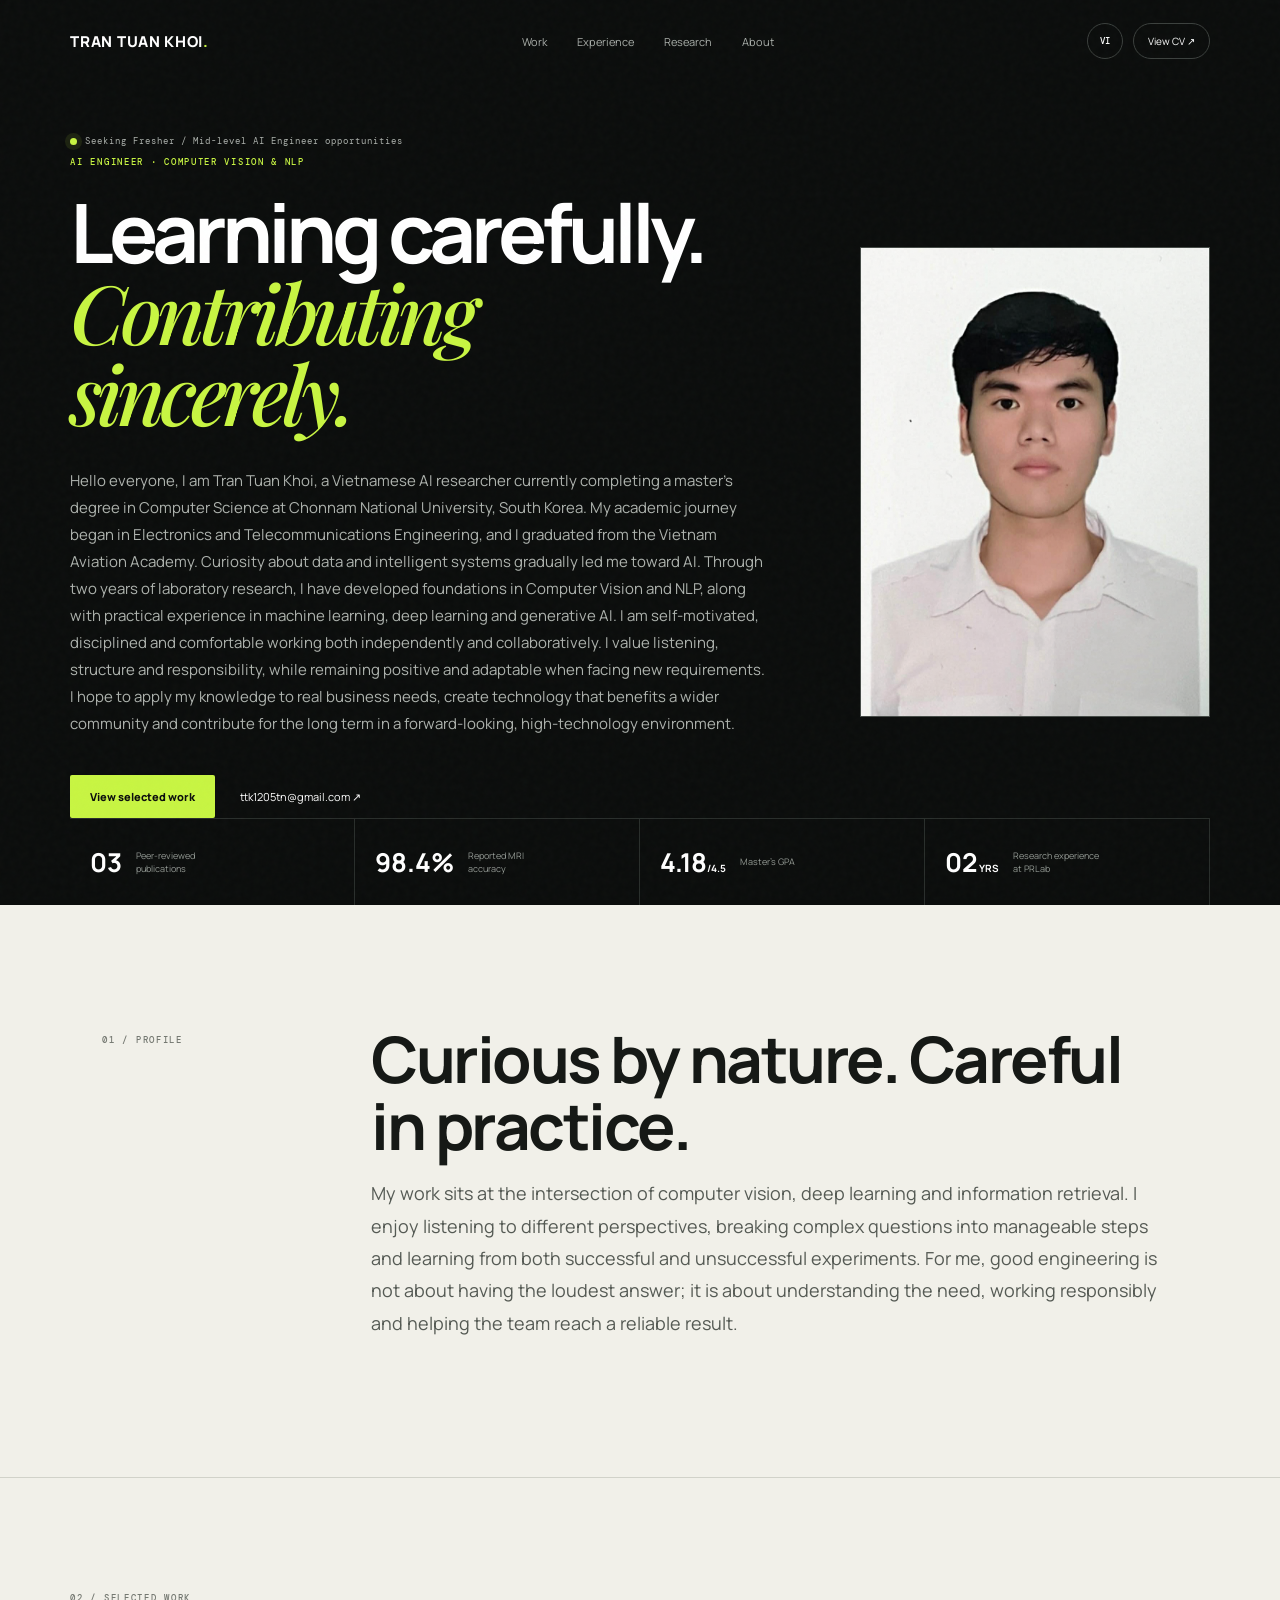
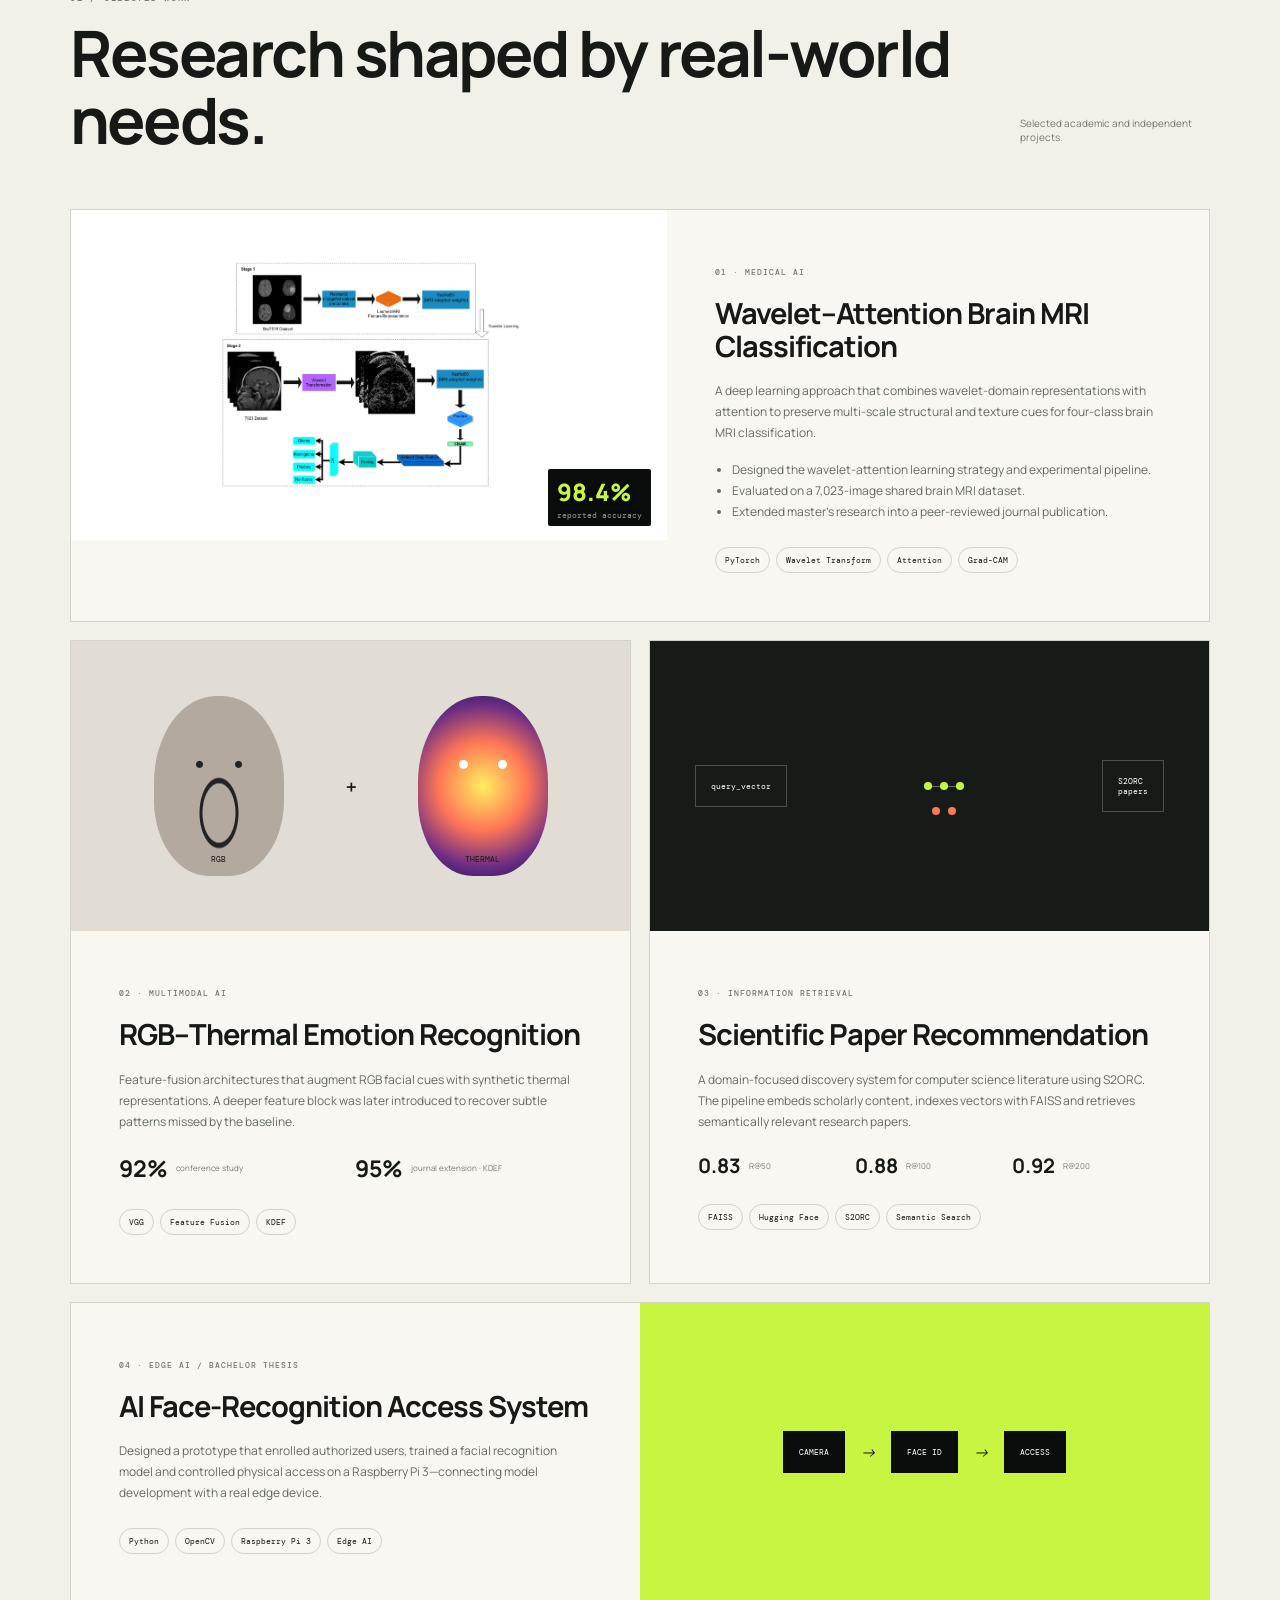
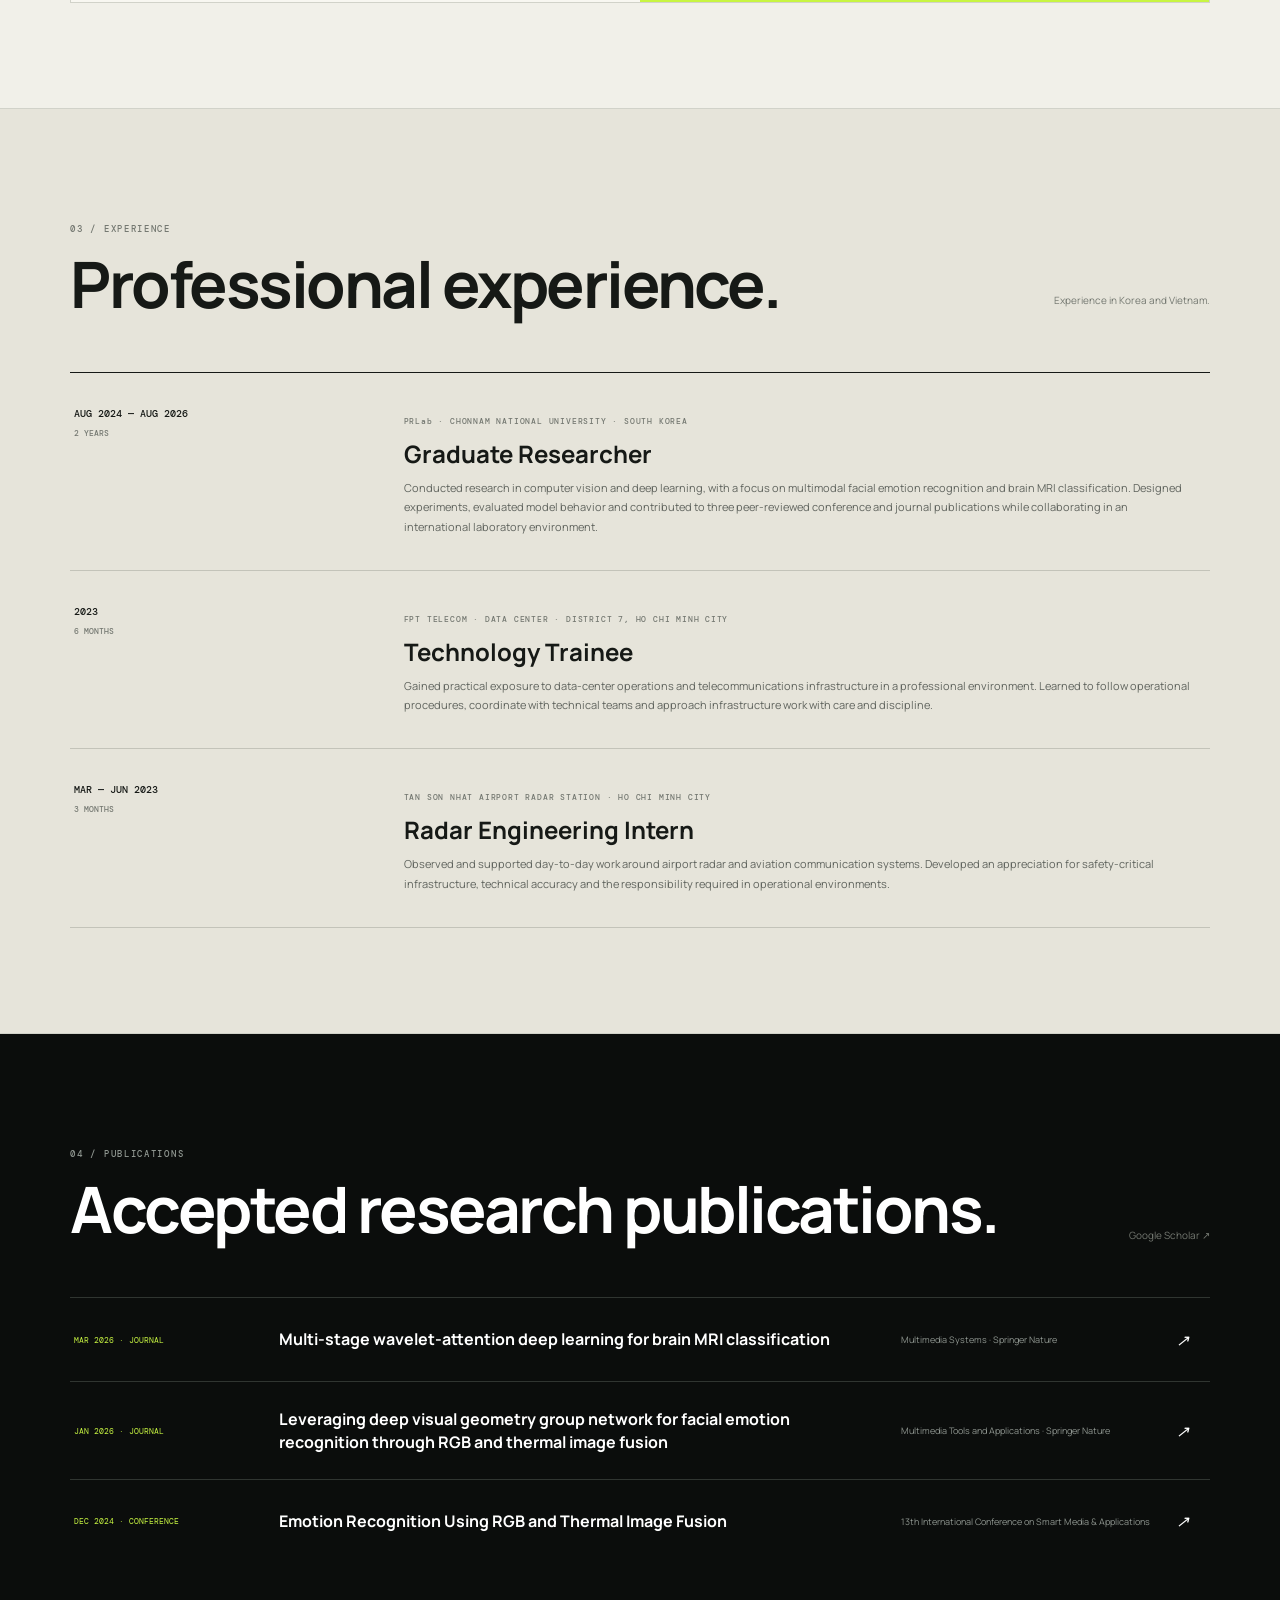
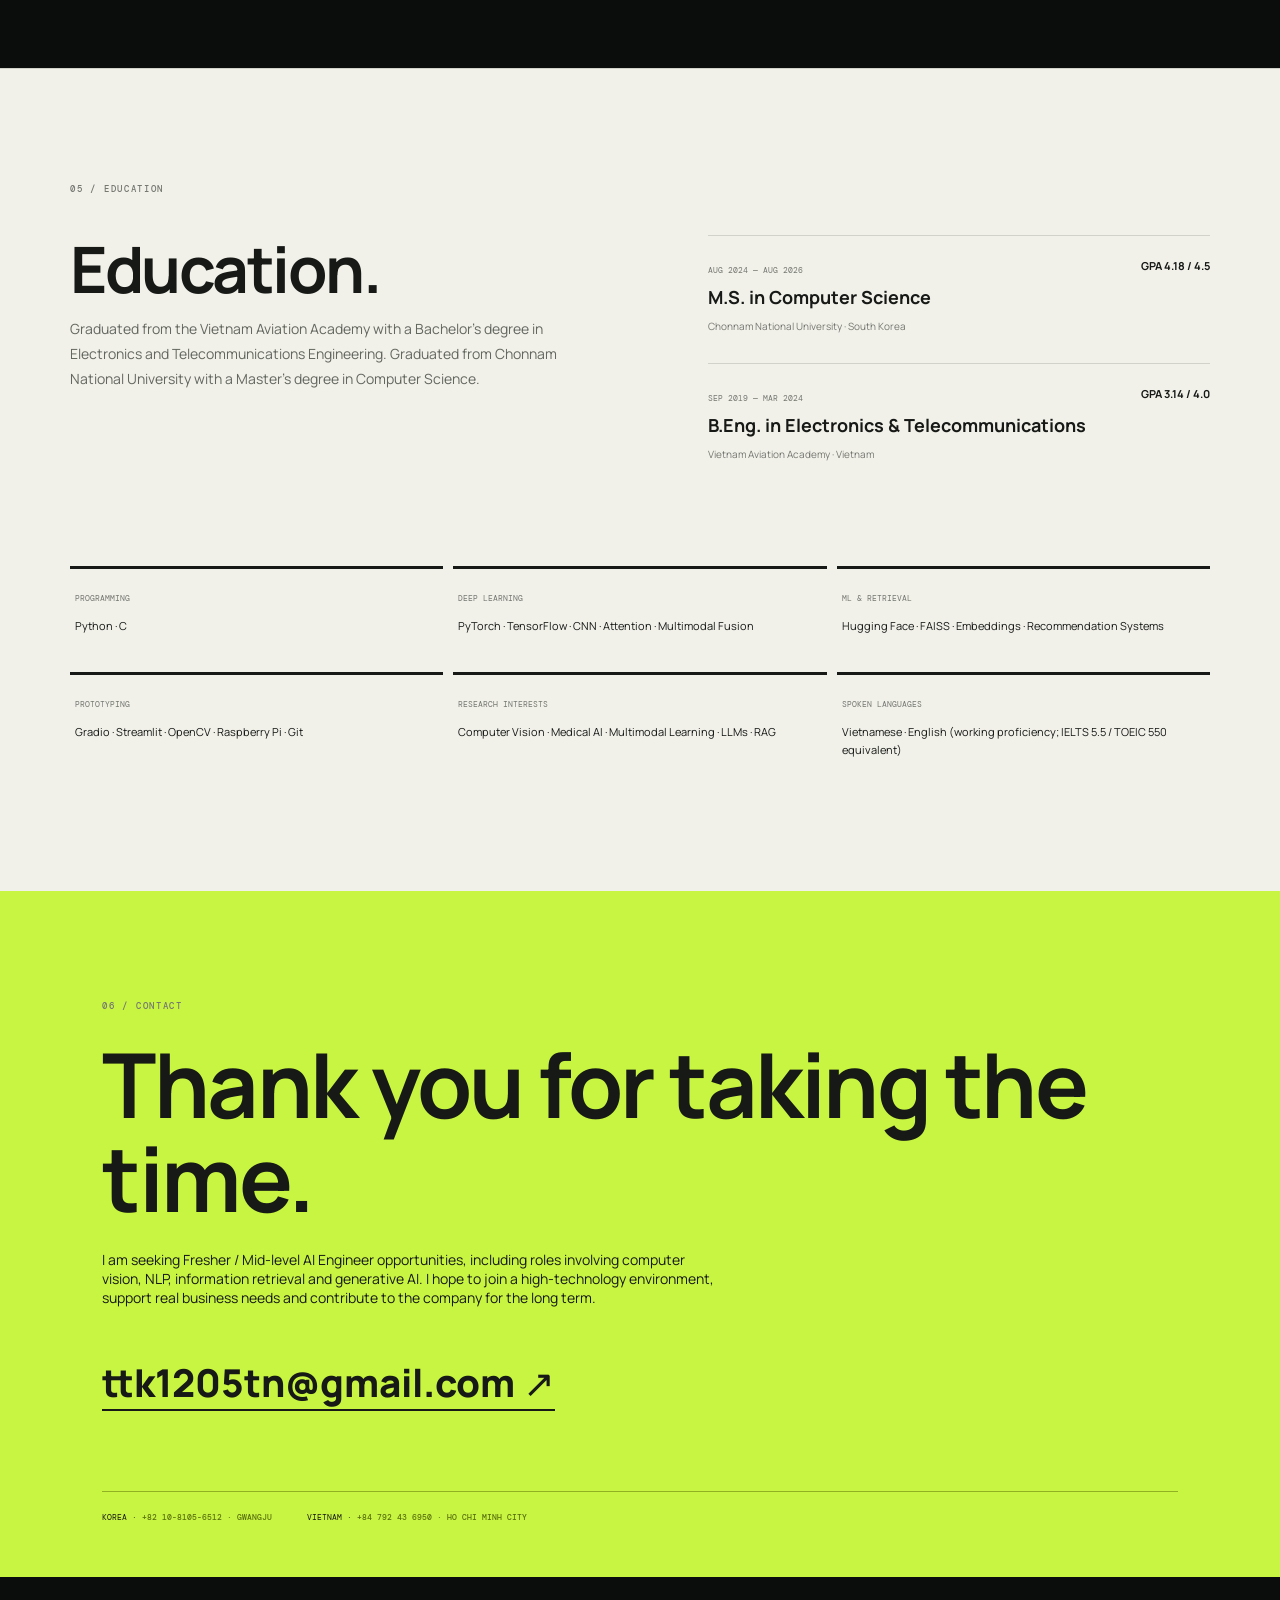
==== commit 4b448b6e: "Rewrite bilingual CV professional profile" ====
--- a/portfolio/index.html
+++ b/portfolio/index.html
@@ -7,7 +7,7 @@
 </head>
 <body>
   <div class="noise"></div>
-  <nav><a class="logo" href="#top">TRAN TUAN KHOI<span>.</span></a><div class="navlinks"><a href="#work" data-en="Work" data-vi="Dự án">Work</a><a href="#experience" data-en="Experience" data-vi="Kinh nghiệm">Experience</a><a href="#research" data-en="Research" data-vi="Nghiên cứu">Research</a><a href="#about" data-en="About" data-vi="Giới thiệu">About</a></div><div class="nav-actions"><button id="lang">VI</button><a class="cv-link" href="cv.html?v=education-20260818" data-en="View CV ↗" data-vi="Xem CV ↗">View CV ↗</a></div></nav>
+  <nav><a class="logo" href="#top">TRAN TUAN KHOI<span>.</span></a><div class="navlinks"><a href="#work" data-en="Work" data-vi="Dự án">Work</a><a href="#experience" data-en="Experience" data-vi="Kinh nghiệm">Experience</a><a href="#research" data-en="Research" data-vi="Nghiên cứu">Research</a><a href="#about" data-en="About" data-vi="Giới thiệu">About</a></div><div class="nav-actions"><button id="lang">VI</button><a class="cv-link" href="cv.html?v=profile-20260818" data-en="View CV ↗" data-vi="Xem CV ↗">View CV ↗</a></div></nav>
   <main id="top">
     <section class="hero reveal">
       <div class="availability"><i></i><span data-en="Seeking Fresher / Mid-level AI Engineer opportunities" data-vi="Tìm kiếm cơ hội AI Engineer: Fresher / Mid-level">Seeking Fresher / Mid-level AI Engineer opportunities</span></div>
@@ -47,5 +47,5 @@
     <section class="contact reveal"><p class="section-index">06 / CONTACT</p><h2 data-en="Thank you for taking the time." data-vi="Cảm ơn bạn đã dành thời gian.">Thank you for taking the time.</h2><p data-en="I am seeking Fresher / Mid-level AI Engineer opportunities, including roles involving computer vision, NLP, information retrieval and generative AI. I hope to join a high-technology environment, support real business needs and contribute to the company for the long term." data-vi="Tôi đang tìm kiếm cơ hội AI Engineer ở cấp độ Fresher / Mid-level, bao gồm các vị trí liên quan đến Computer Vision, NLP, truy hồi thông tin và AI tạo sinh. Tôi mong muốn được làm việc trong môi trường công nghệ cao, đóng góp cho nhu cầu thực tế và đồng hành lâu dài cùng doanh nghiệp.">I am seeking Fresher / Mid-level AI Engineer opportunities, including roles involving computer vision, NLP, information retrieval and generative AI. I hope to join a high-technology environment, support real business needs and contribute to the company for the long term.</p><a href="mailto:ttk1205tn@gmail.com">ttk1205tn@gmail.com <span>↗</span></a><div class="contact-empty"><span>KOREA · <b><a href="tel:+821081056512">+82 10-8105-6512</a> · GWANGJU</b></span><span>VIETNAM · <b><a href="tel:+84792436950">+84 792 43 6950</a> · HO CHI MINH CITY</b></span></div></section>
   </main>
   <footer><span>© <b id="year"></b> Tuan Khoi Tran</span><a href="#top">Back to top ↑</a></footer>
-  <script src="portfolio.js?v=education-20260818"></script>
+  <script src="portfolio.js?v=profile-20260818"></script>
 </body></html>
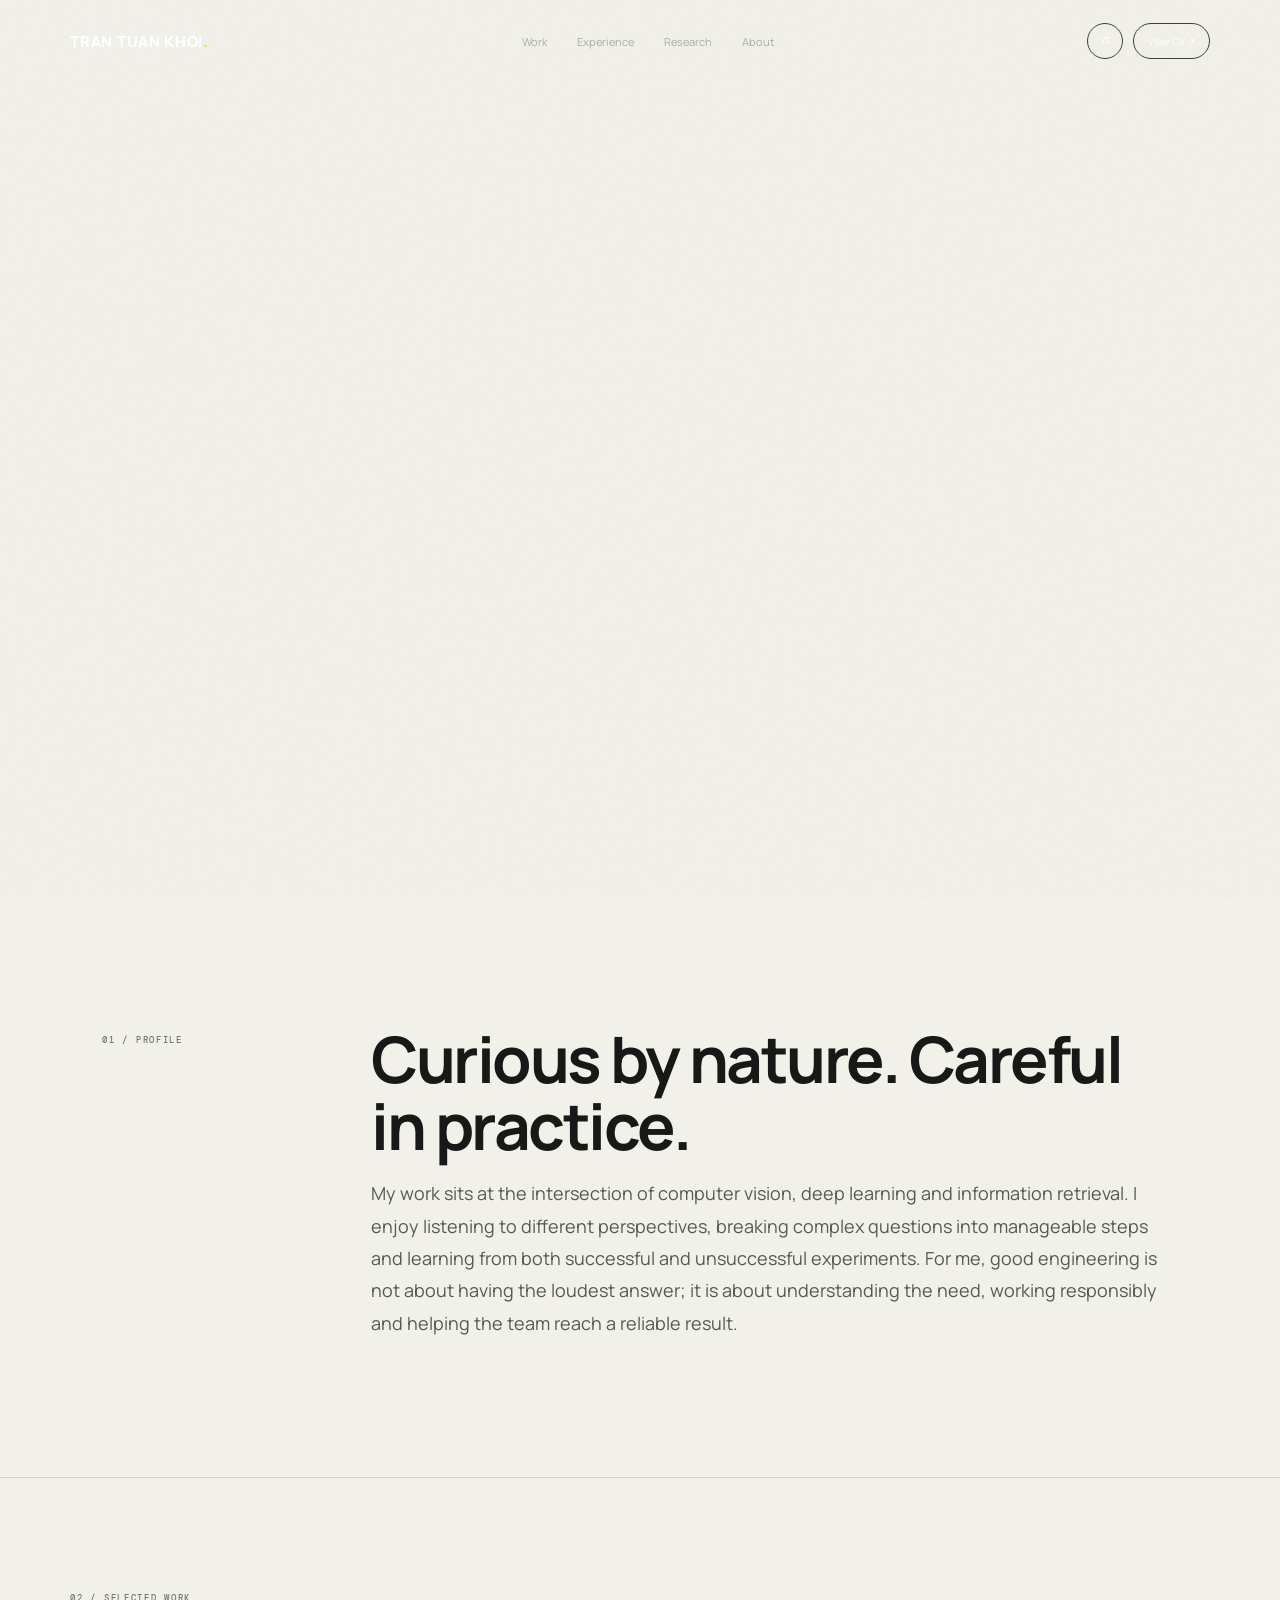
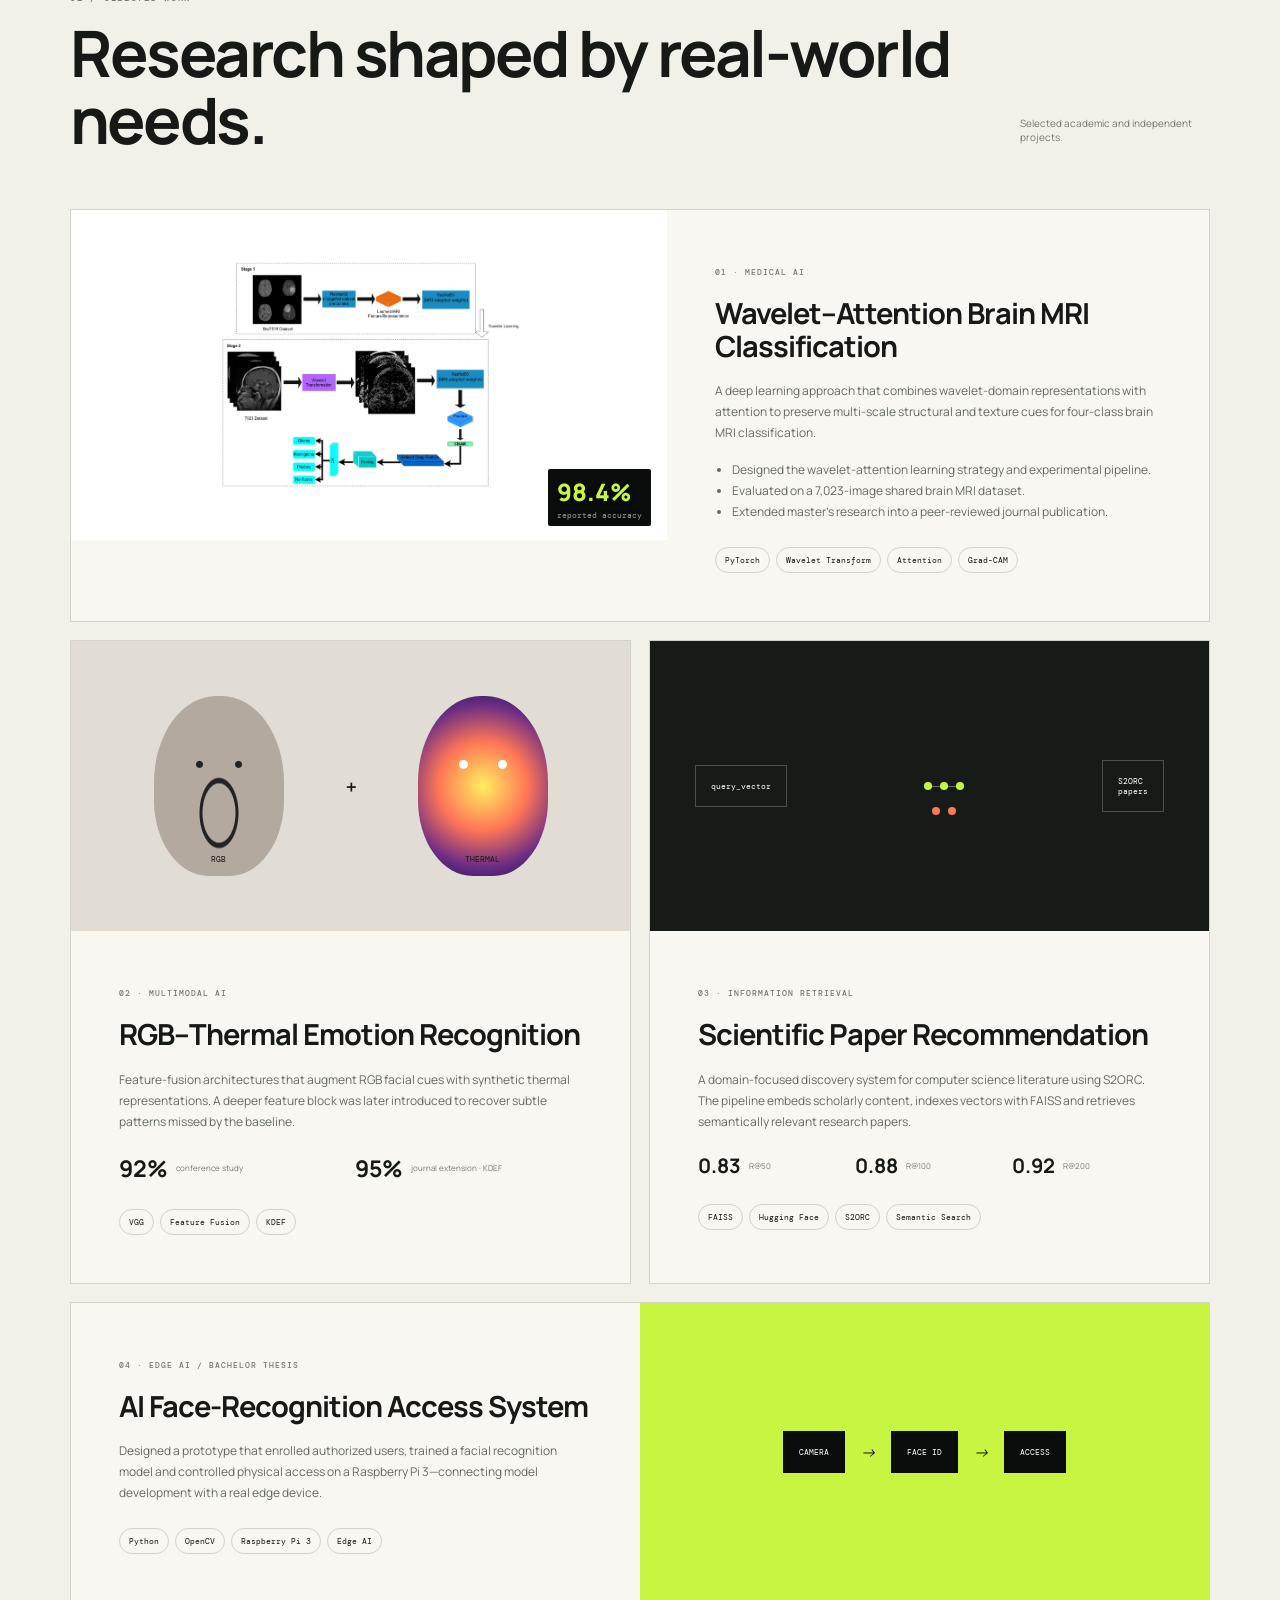
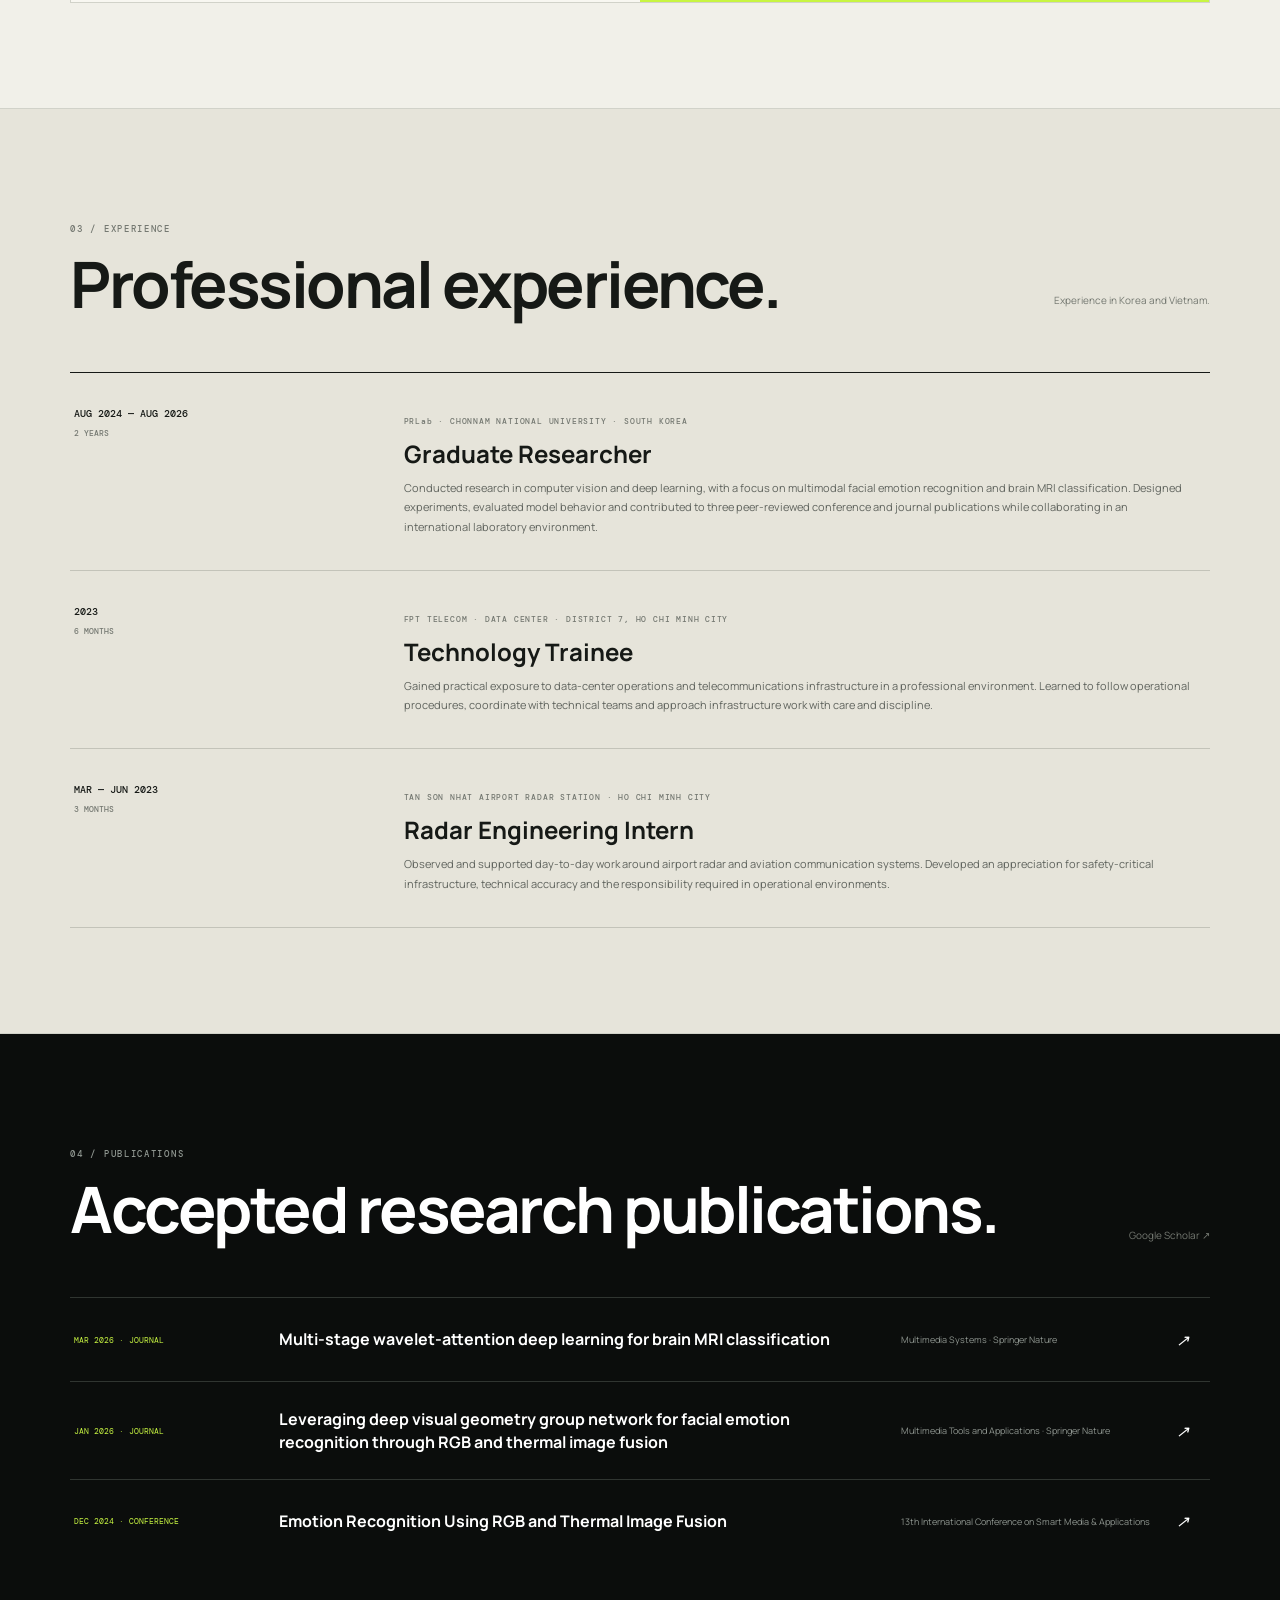
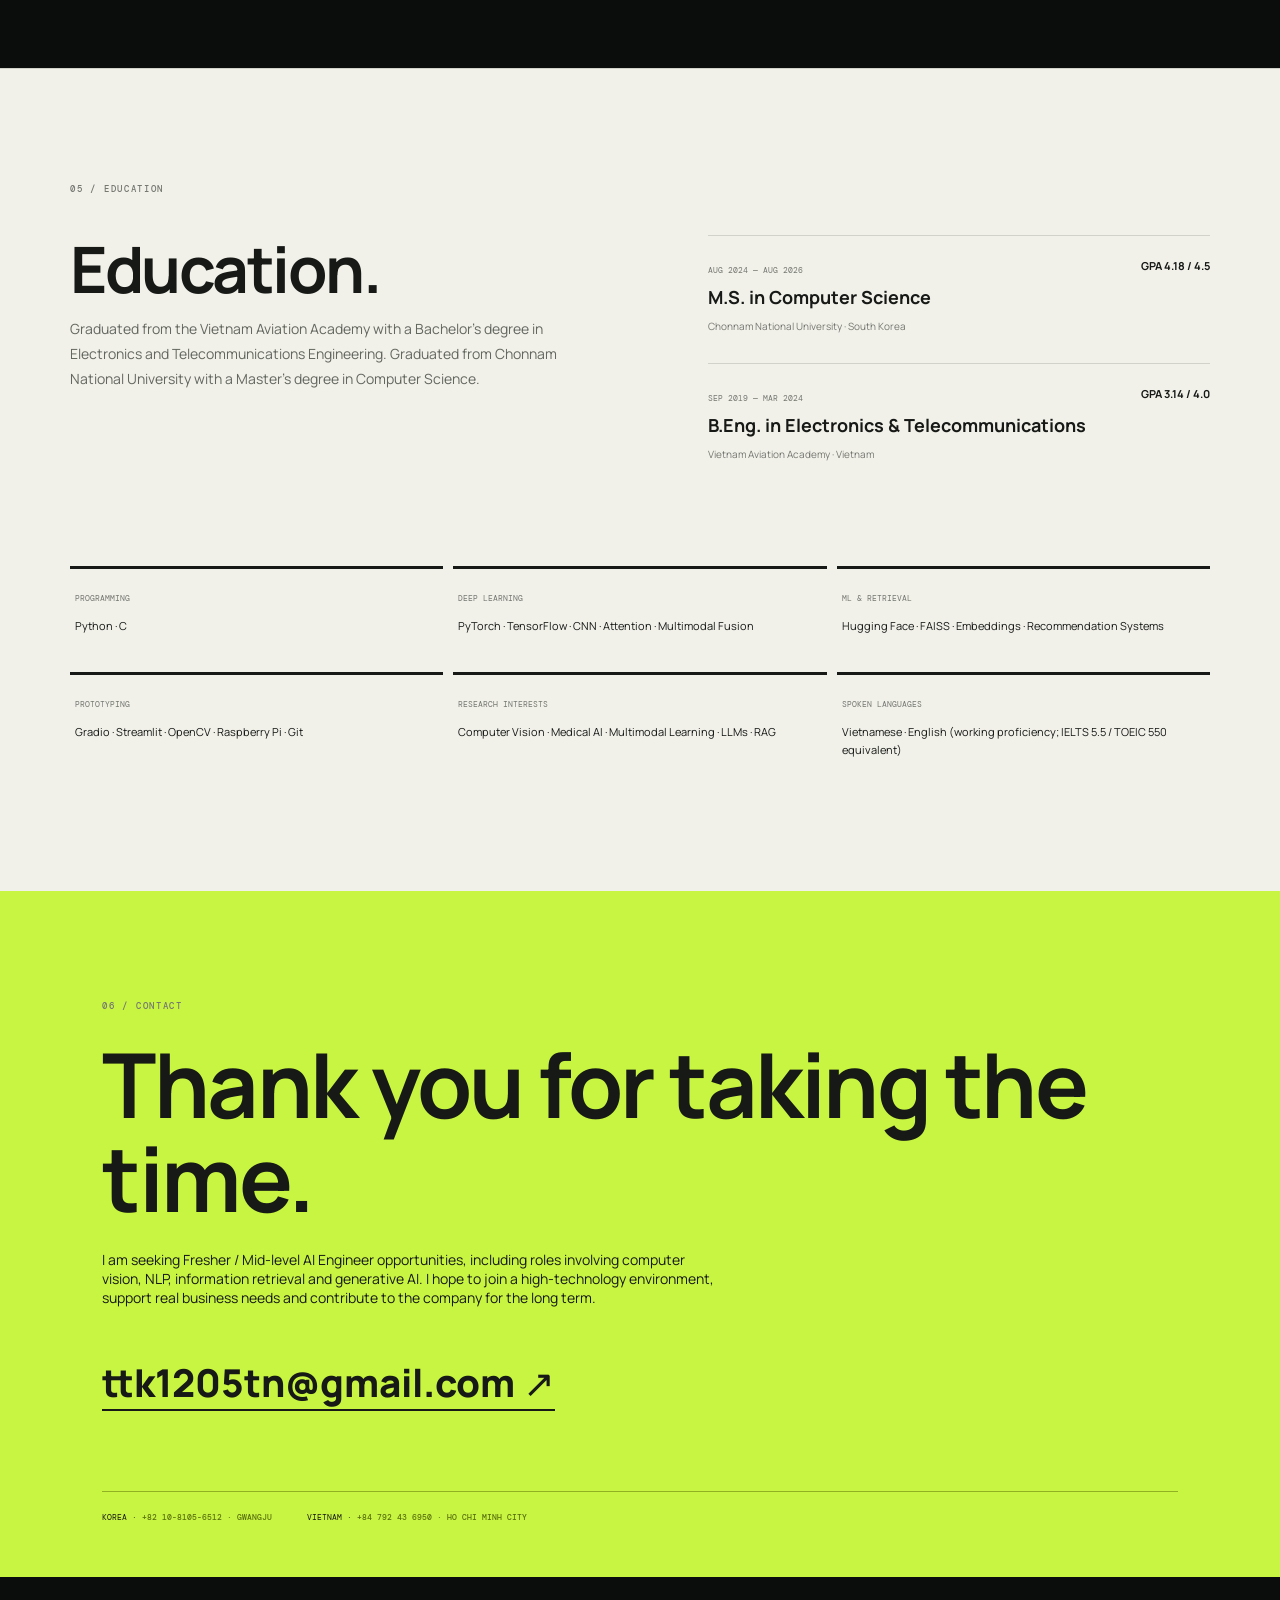
==== commit 0d60b4d4: "Correct RGB thermal project framework" ====
--- a/portfolio/index.html
+++ b/portfolio/index.html
@@ -7,7 +7,7 @@
 </head>
 <body>
   <div class="noise"></div>
-  <nav><a class="logo" href="#top">TRAN TUAN KHOI<span>.</span></a><div class="navlinks"><a href="#work" data-en="Work" data-vi="Dự án">Work</a><a href="#experience" data-en="Experience" data-vi="Kinh nghiệm">Experience</a><a href="#research" data-en="Research" data-vi="Nghiên cứu">Research</a><a href="#about" data-en="About" data-vi="Giới thiệu">About</a></div><div class="nav-actions"><button id="lang">VI</button><a class="cv-link" href="cv.html?v=profile-20260818" data-en="View CV ↗" data-vi="Xem CV ↗">View CV ↗</a></div></nav>
+  <nav><a class="logo" href="#top">TRAN TUAN KHOI<span>.</span></a><div class="navlinks"><a href="#work" data-en="Work" data-vi="Dự án">Work</a><a href="#experience" data-en="Experience" data-vi="Kinh nghiệm">Experience</a><a href="#research" data-en="Research" data-vi="Nghiên cứu">Research</a><a href="#about" data-en="About" data-vi="Giới thiệu">About</a></div><div class="nav-actions"><button id="lang">VI</button><a class="cv-link" href="cv.html?v=pytorch-20260818" data-en="View CV ↗" data-vi="Xem CV ↗">View CV ↗</a></div></nav>
   <main id="top">
     <section class="hero reveal">
       <div class="availability"><i></i><span data-en="Seeking Fresher / Mid-level AI Engineer opportunities" data-vi="Tìm kiếm cơ hội AI Engineer: Fresher / Mid-level">Seeking Fresher / Mid-level AI Engineer opportunities</span></div>
@@ -47,5 +47,5 @@
     <section class="contact reveal"><p class="section-index">06 / CONTACT</p><h2 data-en="Thank you for taking the time." data-vi="Cảm ơn bạn đã dành thời gian.">Thank you for taking the time.</h2><p data-en="I am seeking Fresher / Mid-level AI Engineer opportunities, including roles involving computer vision, NLP, information retrieval and generative AI. I hope to join a high-technology environment, support real business needs and contribute to the company for the long term." data-vi="Tôi đang tìm kiếm cơ hội AI Engineer ở cấp độ Fresher / Mid-level, bao gồm các vị trí liên quan đến Computer Vision, NLP, truy hồi thông tin và AI tạo sinh. Tôi mong muốn được làm việc trong môi trường công nghệ cao, đóng góp cho nhu cầu thực tế và đồng hành lâu dài cùng doanh nghiệp.">I am seeking Fresher / Mid-level AI Engineer opportunities, including roles involving computer vision, NLP, information retrieval and generative AI. I hope to join a high-technology environment, support real business needs and contribute to the company for the long term.</p><a href="mailto:ttk1205tn@gmail.com">ttk1205tn@gmail.com <span>↗</span></a><div class="contact-empty"><span>KOREA · <b><a href="tel:+821081056512">+82 10-8105-6512</a> · GWANGJU</b></span><span>VIETNAM · <b><a href="tel:+84792436950">+84 792 43 6950</a> · HO CHI MINH CITY</b></span></div></section>
   </main>
   <footer><span>© <b id="year"></b> Tuan Khoi Tran</span><a href="#top">Back to top ↑</a></footer>
-  <script src="portfolio.js?v=profile-20260818"></script>
+  <script src="portfolio.js?v=pytorch-20260818"></script>
 </body></html>
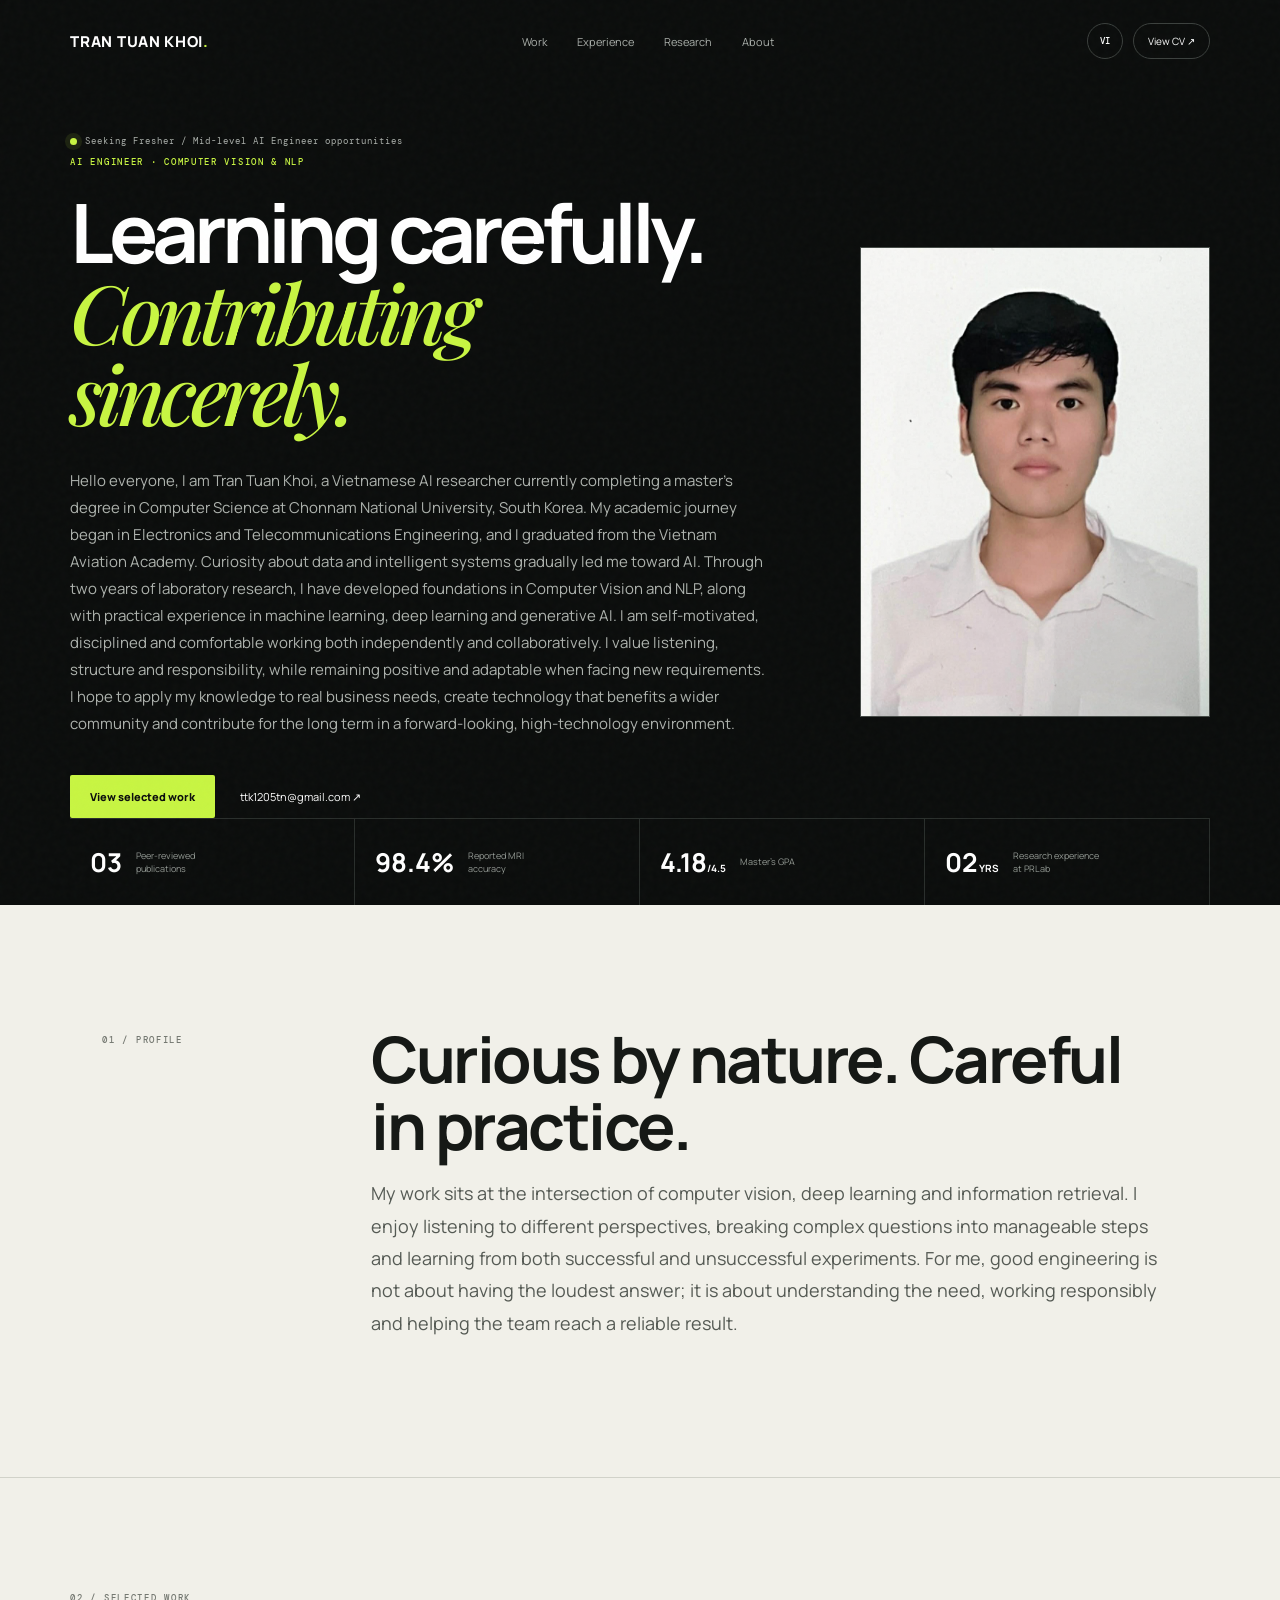
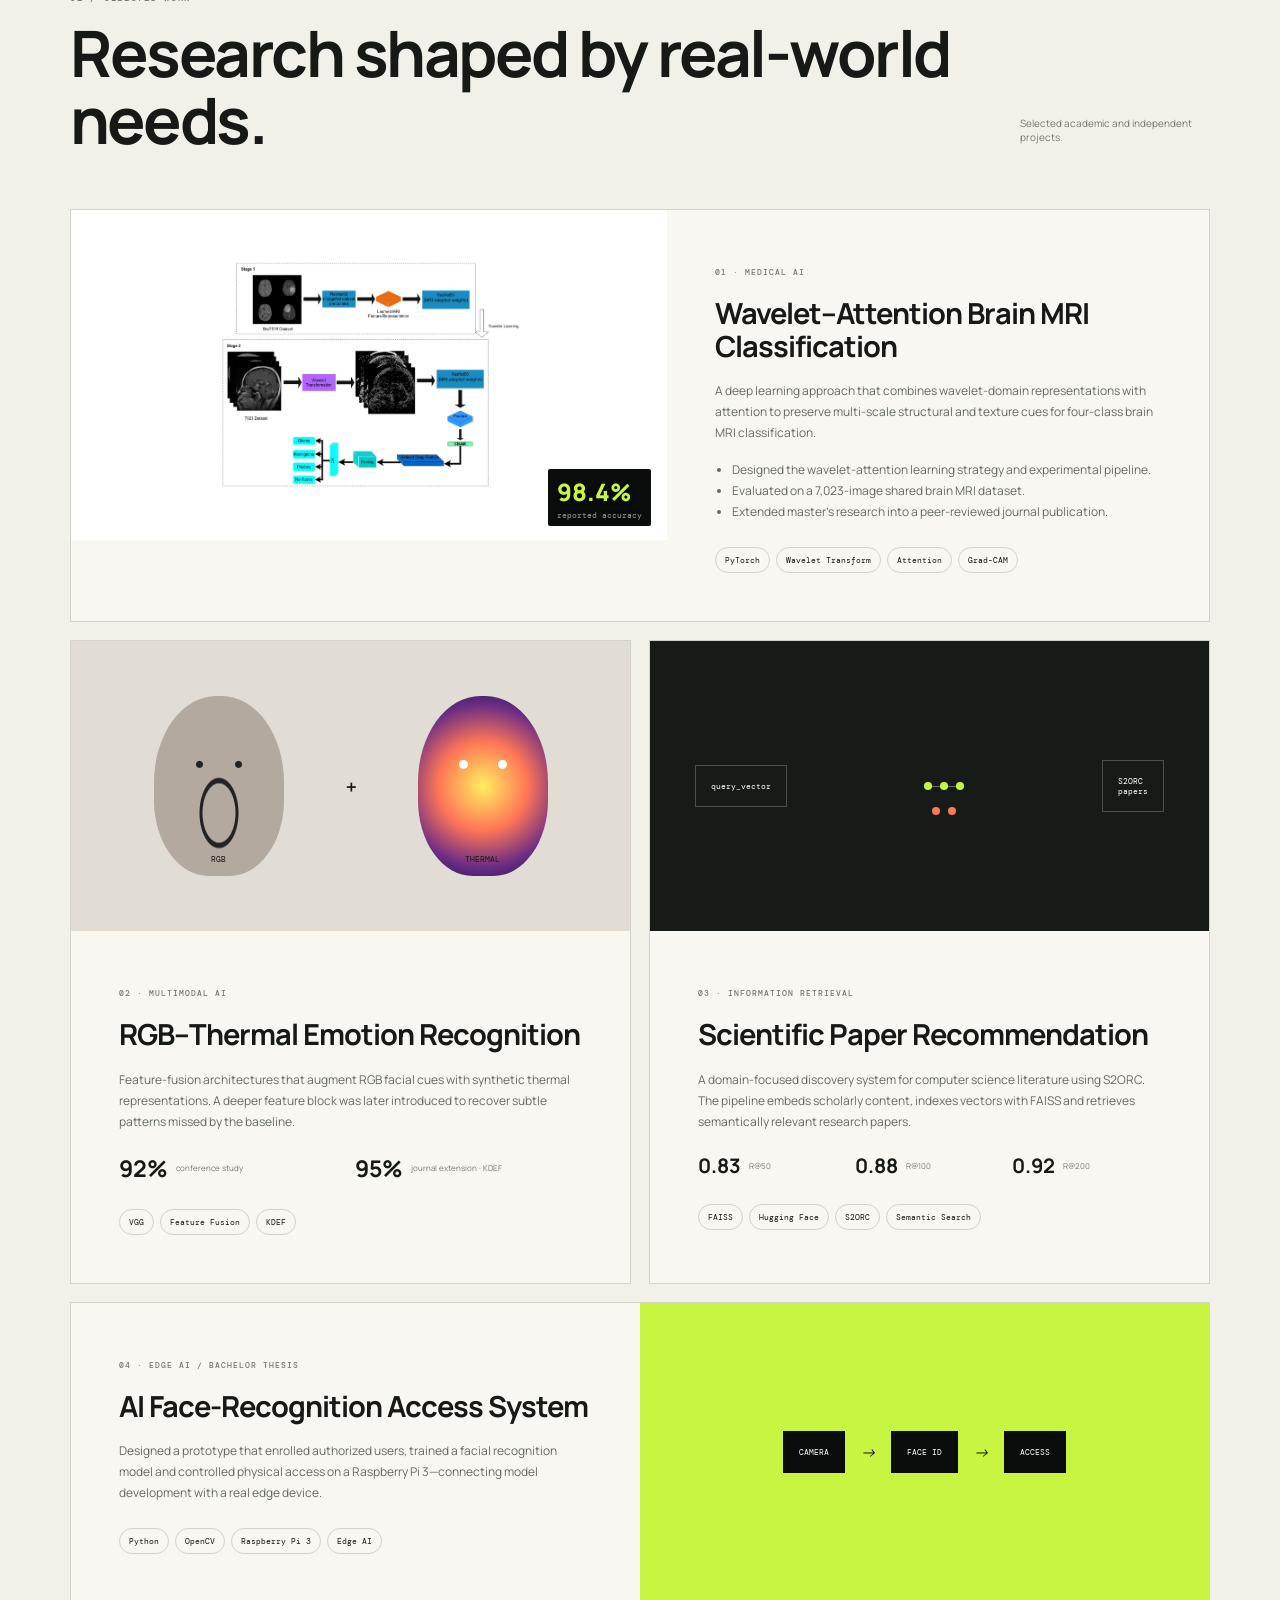
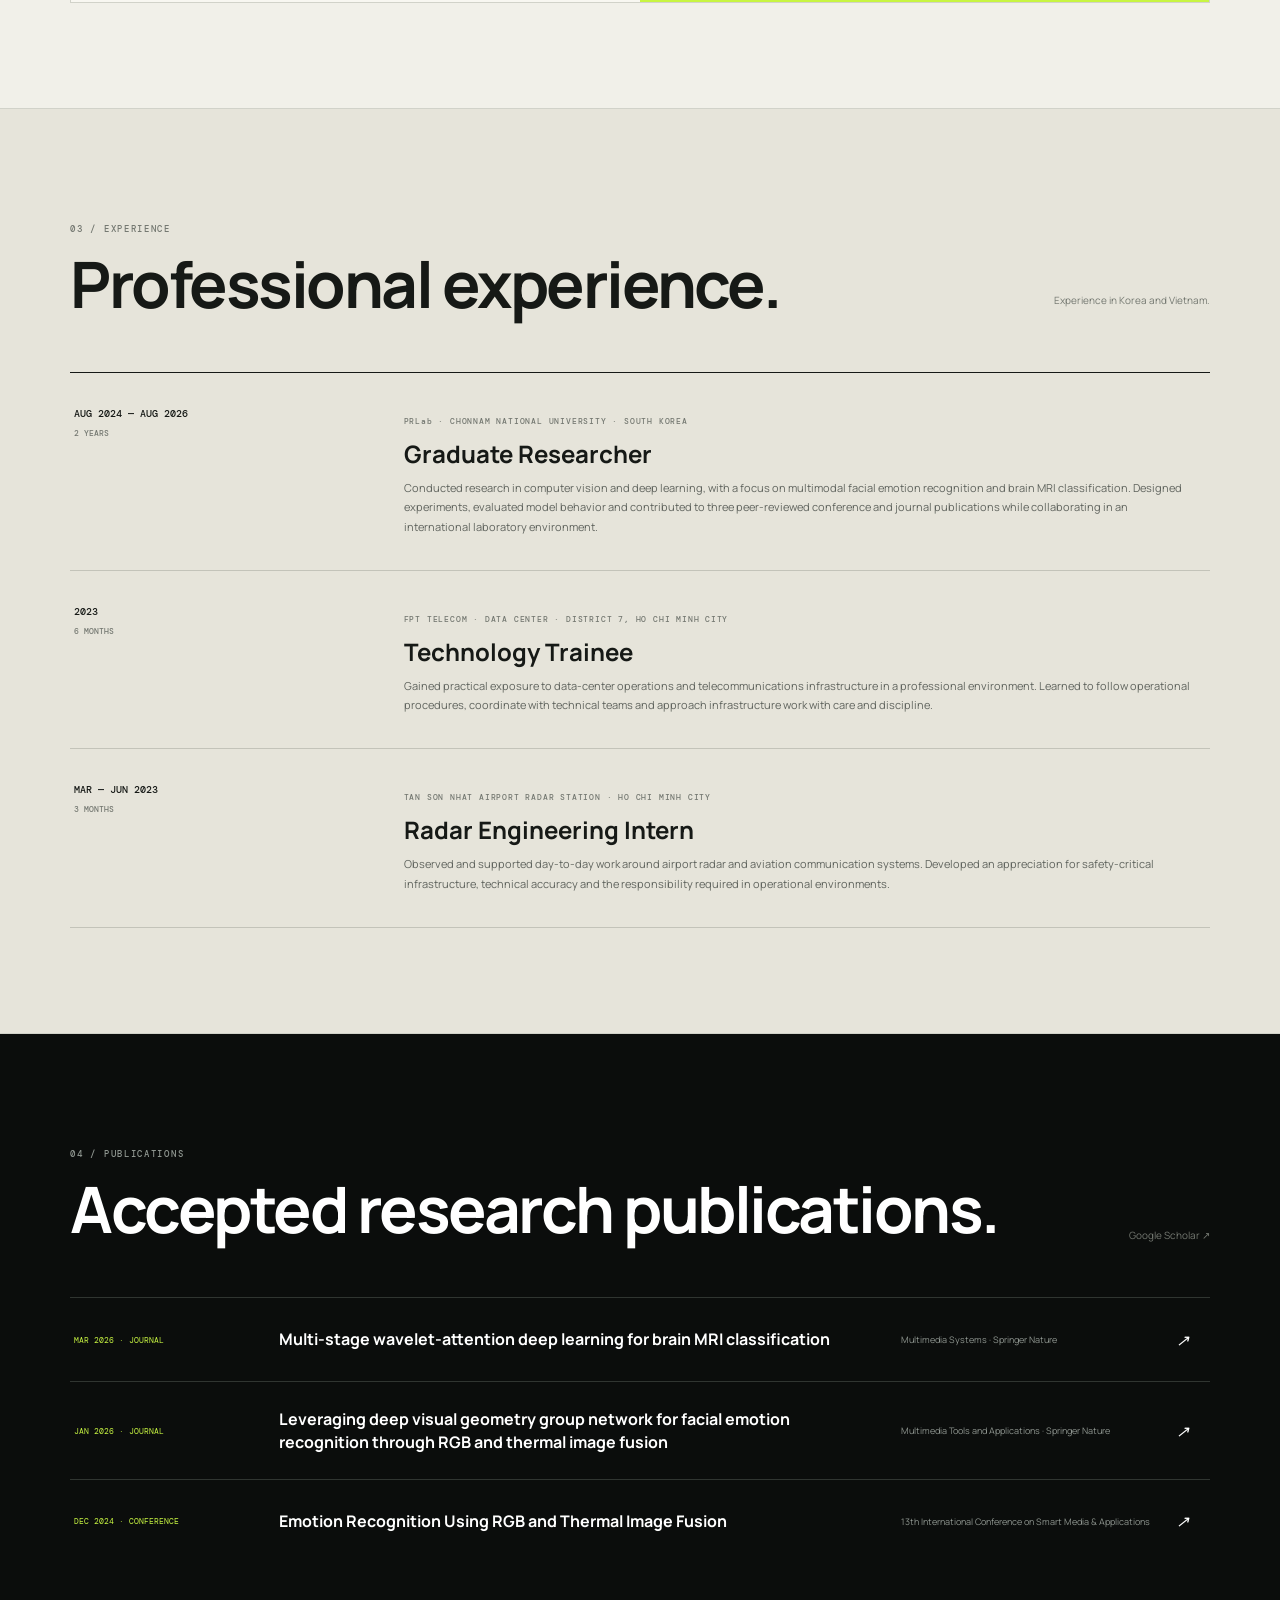
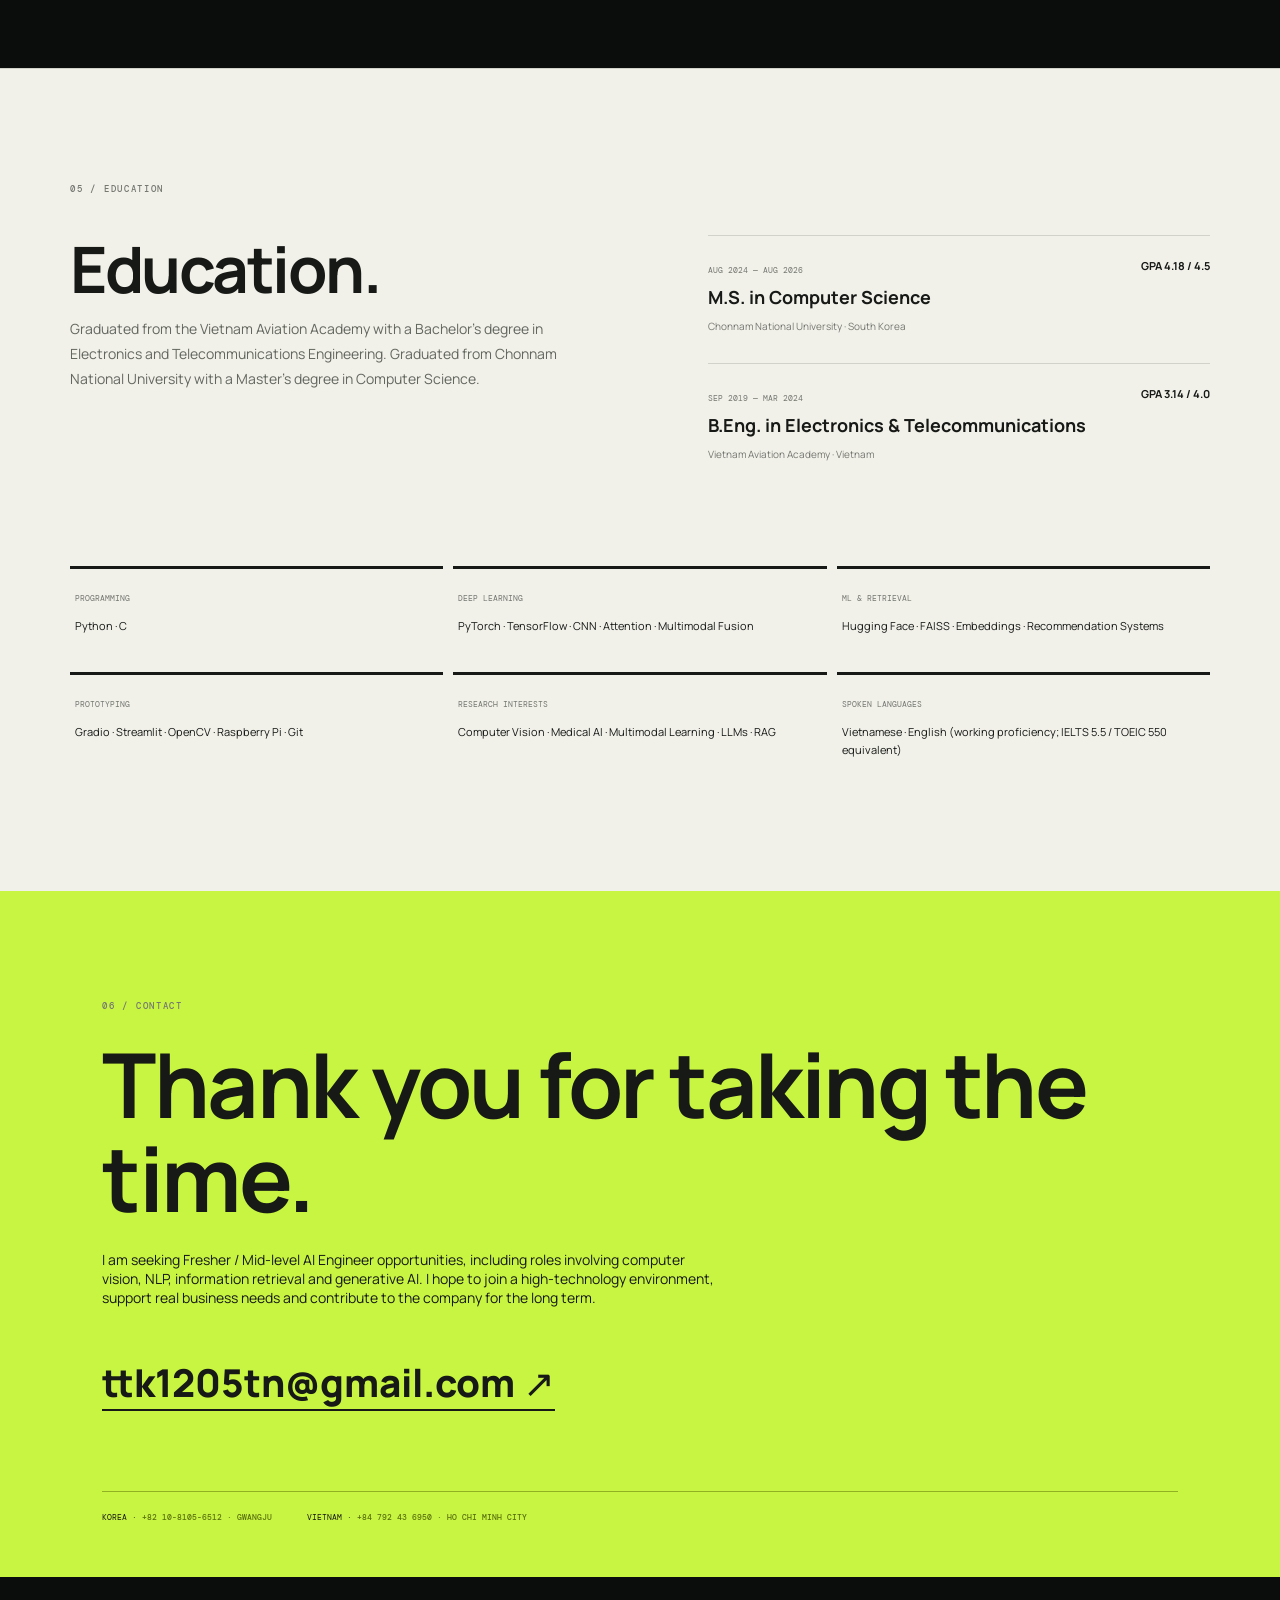
==== commit d3b4e39e: "Improve CV print readability" ====
--- a/portfolio/index.html
+++ b/portfolio/index.html
@@ -7,7 +7,7 @@
 </head>
 <body>
   <div class="noise"></div>
-  <nav><a class="logo" href="#top">TRAN TUAN KHOI<span>.</span></a><div class="navlinks"><a href="#work" data-en="Work" data-vi="Dự án">Work</a><a href="#experience" data-en="Experience" data-vi="Kinh nghiệm">Experience</a><a href="#research" data-en="Research" data-vi="Nghiên cứu">Research</a><a href="#about" data-en="About" data-vi="Giới thiệu">About</a></div><div class="nav-actions"><button id="lang">VI</button><a class="cv-link" href="cv.html?v=pytorch-20260818" data-en="View CV ↗" data-vi="Xem CV ↗">View CV ↗</a></div></nav>
+  <nav><a class="logo" href="#top">TRAN TUAN KHOI<span>.</span></a><div class="navlinks"><a href="#work" data-en="Work" data-vi="Dự án">Work</a><a href="#experience" data-en="Experience" data-vi="Kinh nghiệm">Experience</a><a href="#research" data-en="Research" data-vi="Nghiên cứu">Research</a><a href="#about" data-en="About" data-vi="Giới thiệu">About</a></div><div class="nav-actions"><button id="lang">VI</button><a class="cv-link" href="cv.html?v=readable-20260819" data-en="View CV ↗" data-vi="Xem CV ↗">View CV ↗</a></div></nav>
   <main id="top">
     <section class="hero reveal">
       <div class="availability"><i></i><span data-en="Seeking Fresher / Mid-level AI Engineer opportunities" data-vi="Tìm kiếm cơ hội AI Engineer: Fresher / Mid-level">Seeking Fresher / Mid-level AI Engineer opportunities</span></div>
@@ -47,5 +47,5 @@
     <section class="contact reveal"><p class="section-index">06 / CONTACT</p><h2 data-en="Thank you for taking the time." data-vi="Cảm ơn bạn đã dành thời gian.">Thank you for taking the time.</h2><p data-en="I am seeking Fresher / Mid-level AI Engineer opportunities, including roles involving computer vision, NLP, information retrieval and generative AI. I hope to join a high-technology environment, support real business needs and contribute to the company for the long term." data-vi="Tôi đang tìm kiếm cơ hội AI Engineer ở cấp độ Fresher / Mid-level, bao gồm các vị trí liên quan đến Computer Vision, NLP, truy hồi thông tin và AI tạo sinh. Tôi mong muốn được làm việc trong môi trường công nghệ cao, đóng góp cho nhu cầu thực tế và đồng hành lâu dài cùng doanh nghiệp.">I am seeking Fresher / Mid-level AI Engineer opportunities, including roles involving computer vision, NLP, information retrieval and generative AI. I hope to join a high-technology environment, support real business needs and contribute to the company for the long term.</p><a href="mailto:ttk1205tn@gmail.com">ttk1205tn@gmail.com <span>↗</span></a><div class="contact-empty"><span>KOREA · <b><a href="tel:+821081056512">+82 10-8105-6512</a> · GWANGJU</b></span><span>VIETNAM · <b><a href="tel:+84792436950">+84 792 43 6950</a> · HO CHI MINH CITY</b></span></div></section>
   </main>
   <footer><span>© <b id="year"></b> Tuan Khoi Tran</span><a href="#top">Back to top ↑</a></footer>
-  <script src="portfolio.js?v=pytorch-20260818"></script>
+  <script src="portfolio.js?v=readable-20260819"></script>
 </body></html>
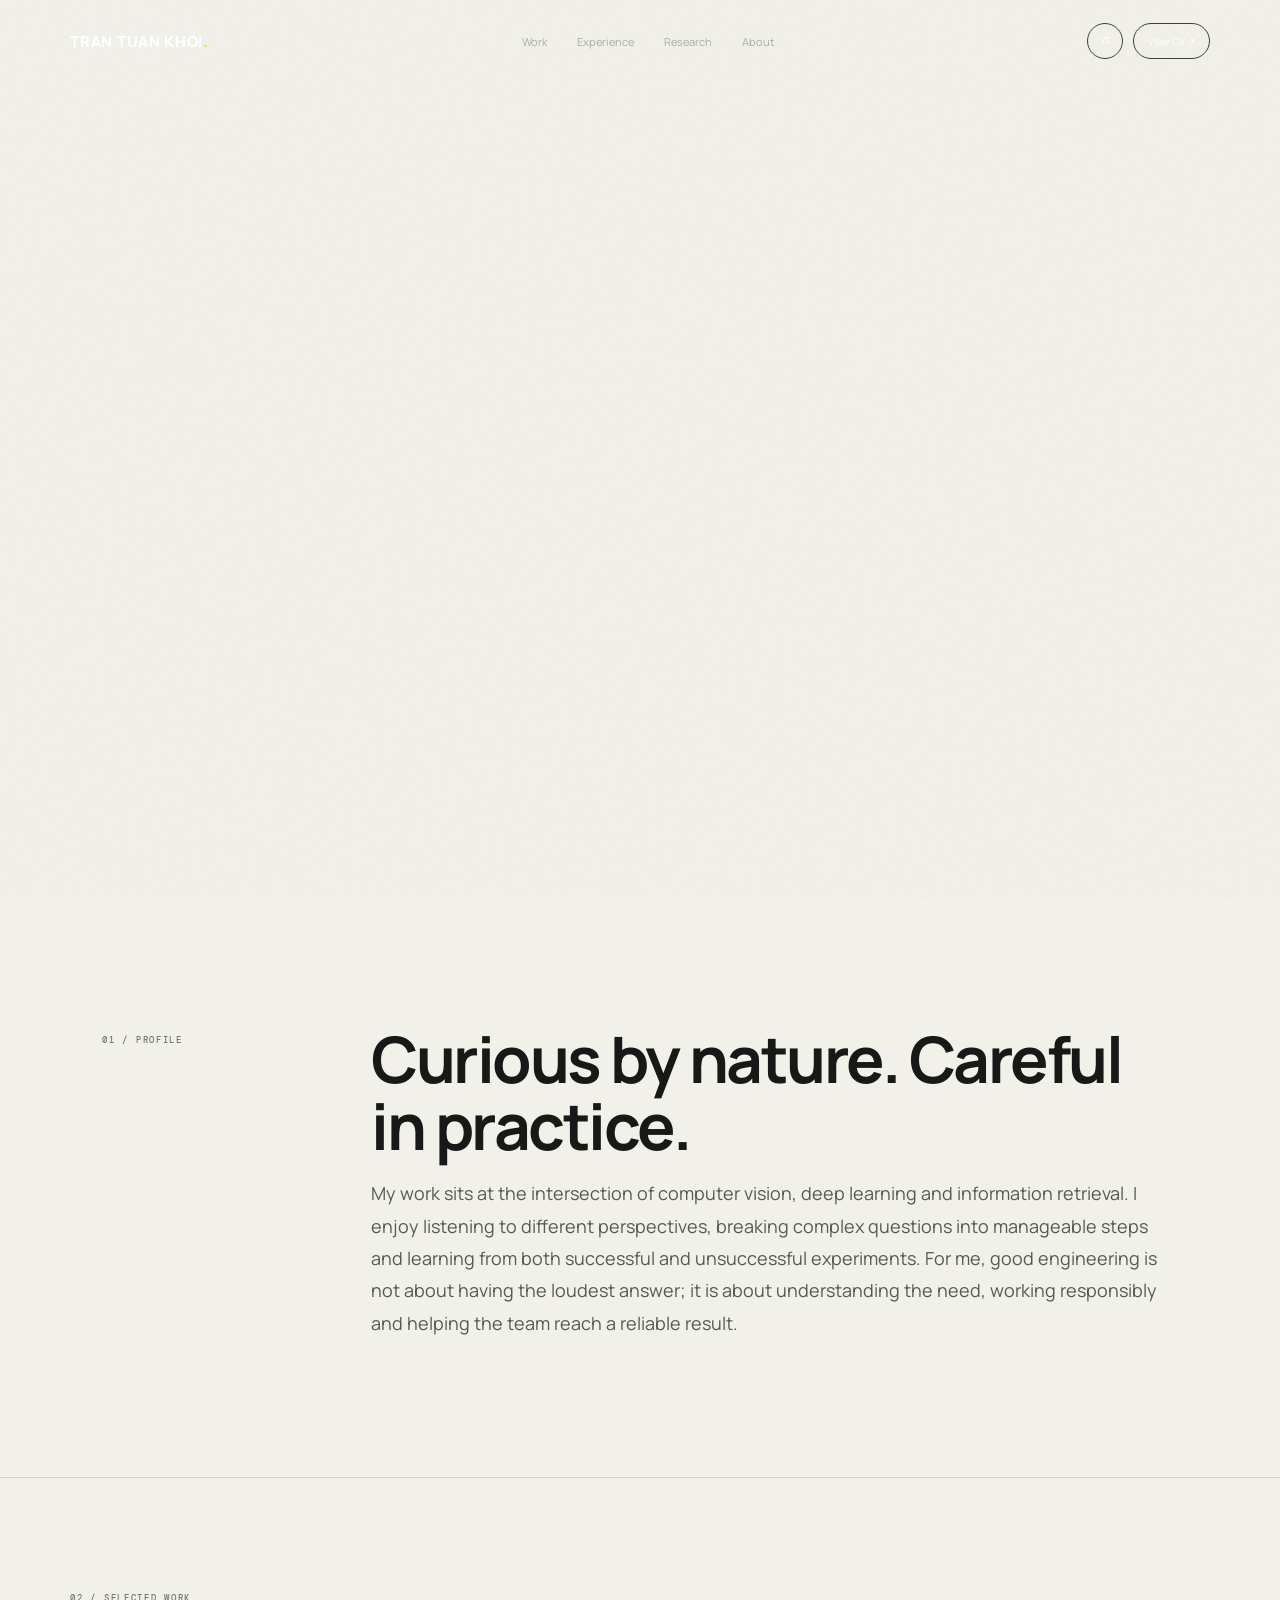
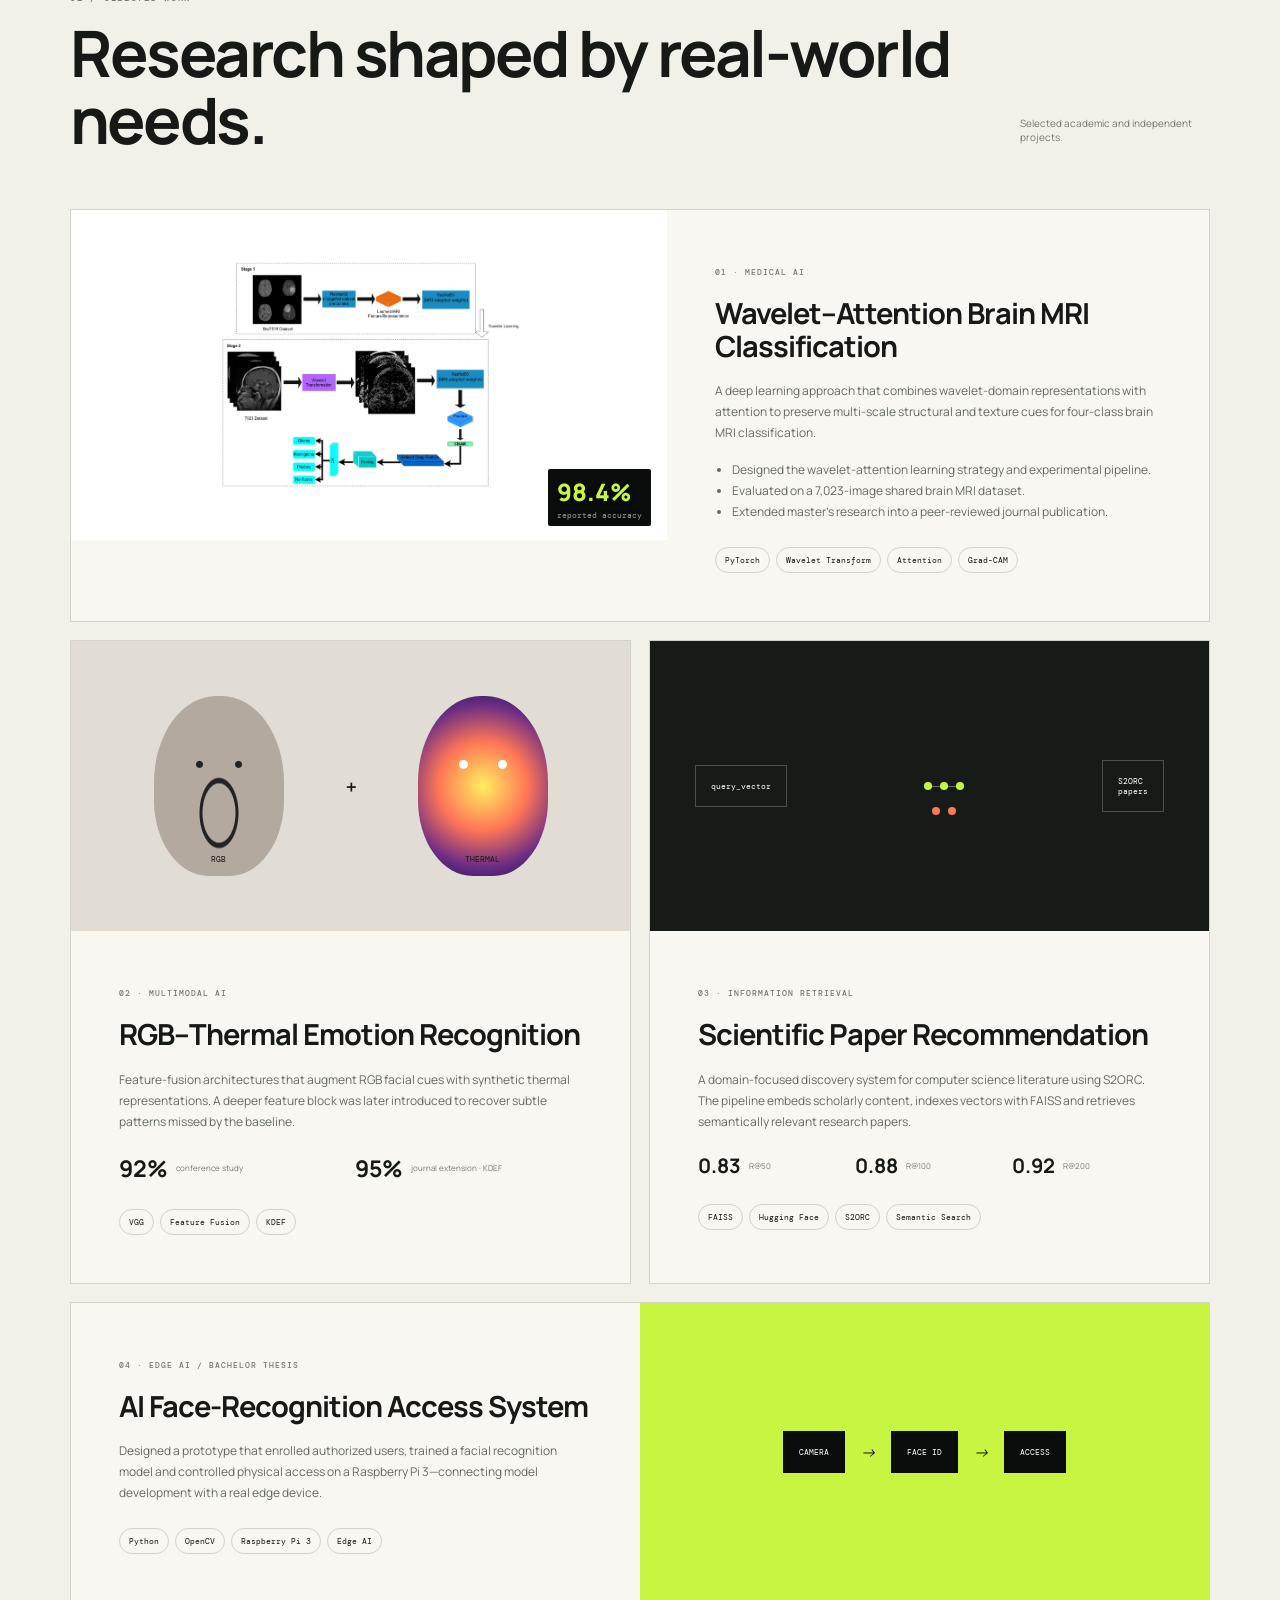
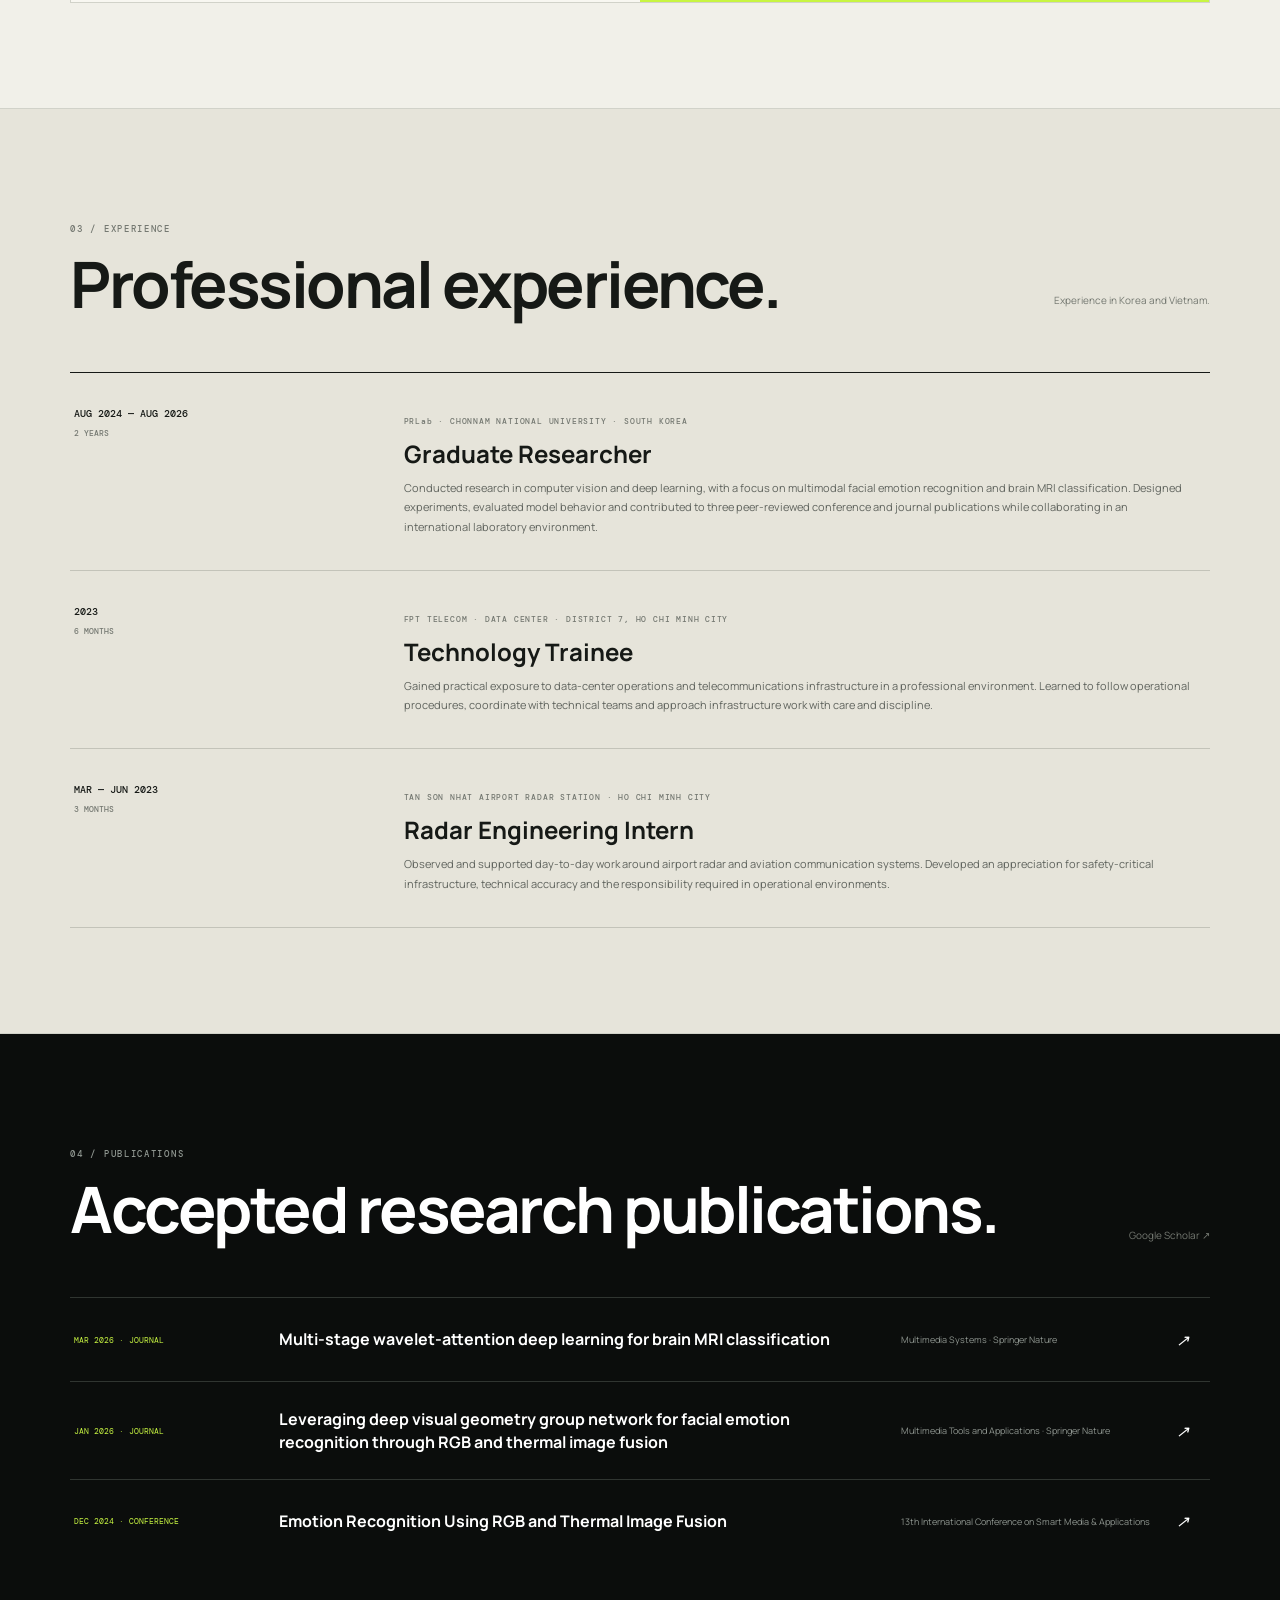
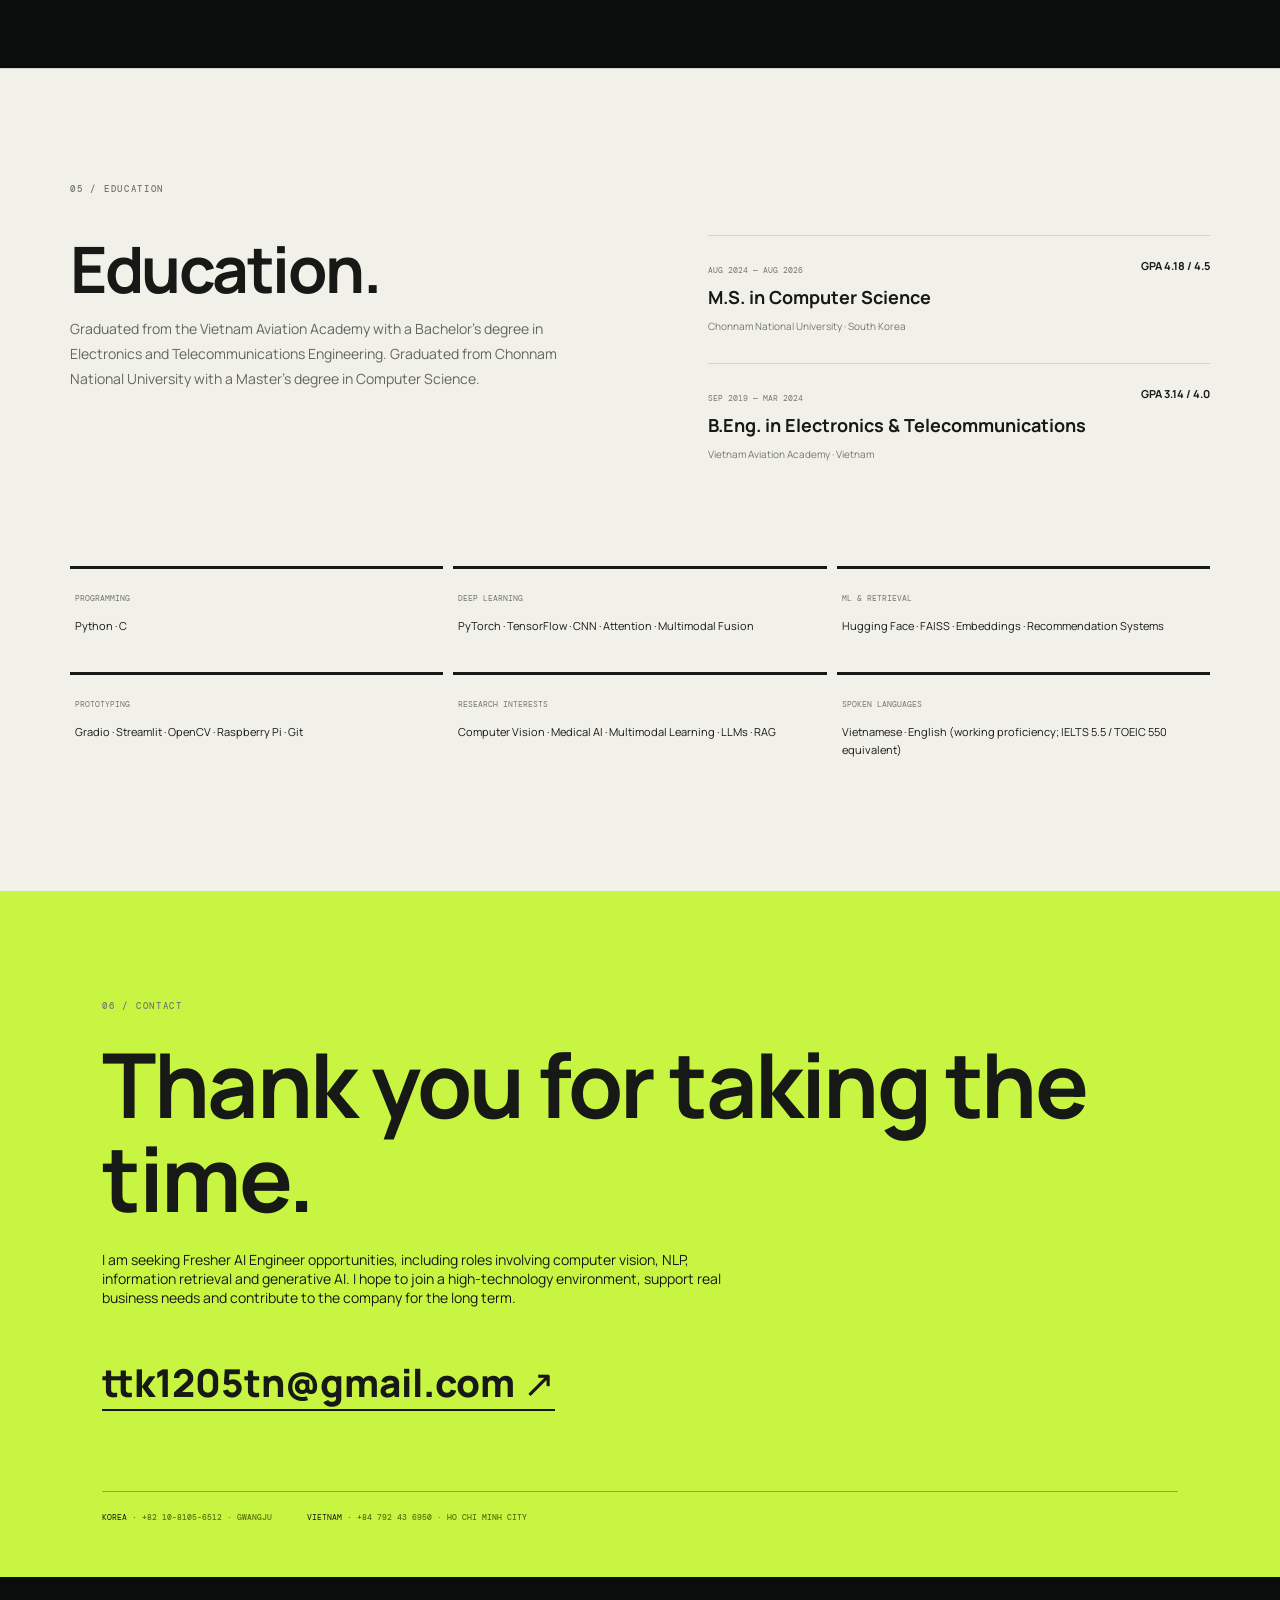
==== commit 22ce7d1a: "Focus portfolio on fresher AI roles" ====
--- a/portfolio/index.html
+++ b/portfolio/index.html
@@ -7,10 +7,10 @@
 </head>
 <body>
   <div class="noise"></div>
-  <nav><a class="logo" href="#top">TRAN TUAN KHOI<span>.</span></a><div class="navlinks"><a href="#work" data-en="Work" data-vi="Dự án">Work</a><a href="#experience" data-en="Experience" data-vi="Kinh nghiệm">Experience</a><a href="#research" data-en="Research" data-vi="Nghiên cứu">Research</a><a href="#about" data-en="About" data-vi="Giới thiệu">About</a></div><div class="nav-actions"><button id="lang">VI</button><a class="cv-link" href="cv.html?v=readable-20260819" data-en="View CV ↗" data-vi="Xem CV ↗">View CV ↗</a></div></nav>
+  <nav><a class="logo" href="#top">TRAN TUAN KHOI<span>.</span></a><div class="navlinks"><a href="#work" data-en="Work" data-vi="Dự án">Work</a><a href="#experience" data-en="Experience" data-vi="Kinh nghiệm">Experience</a><a href="#research" data-en="Research" data-vi="Nghiên cứu">Research</a><a href="#about" data-en="About" data-vi="Giới thiệu">About</a></div><div class="nav-actions"><button id="lang">VI</button><a class="cv-link" href="cv.html?v=fresher-20260819" data-en="View CV ↗" data-vi="Xem CV ↗">View CV ↗</a></div></nav>
   <main id="top">
     <section class="hero reveal">
-      <div class="availability"><i></i><span data-en="Seeking Fresher / Mid-level AI Engineer opportunities" data-vi="Tìm kiếm cơ hội AI Engineer: Fresher / Mid-level">Seeking Fresher / Mid-level AI Engineer opportunities</span></div>
+      <div class="availability"><i></i><span data-en="Seeking Fresher AI Engineer opportunities" data-vi="Tìm kiếm cơ hội AI Engineer Fresher">Seeking Fresher AI Engineer opportunities</span></div>
       <div class="hero-grid"><div><p class="eyebrow">AI ENGINEER · COMPUTER VISION & NLP</p><h1><span data-en="Learning carefully." data-vi="Học hỏi nghiêm túc.">Learning carefully.</span><br><em data-en="Contributing sincerely." data-vi="Đóng góp chân thành.">Contributing sincerely.</em></h1><p class="lead" data-en="Hello everyone, I am Tuan Khoi, a Vietnamese AI researcher currently completing a master's degree in Computer Science at Chonnam National University, South Korea. My academic journey began in Electronics and Telecommunications Engineering, and I graduated from the Vietnam Aviation Academy. Curiosity about data and intelligent systems gradually led me toward AI. Through two years of laboratory research, I have developed foundations in Computer Vision and NLP, along with practical experience in machine learning, deep learning and generative AI. I am self-motivated, disciplined and comfortable working both independently and collaboratively. I value listening, structure and responsibility, while remaining positive and adaptable when facing new requirements. I hope to apply my knowledge to real business needs, create technology that benefits a wider community and contribute for the long term in a forward-looking, high-technology environment." data-vi="Kính chào mọi người, tôi là Tuấn Khôi, một nghiên cứu viên AI người Việt Nam hiện đang hoàn thành chương trình thạc sĩ Khoa học Máy tính tại Đại học Quốc gia Chonnam, Hàn Quốc. Hành trình học tập của tôi bắt đầu từ ngành Điện tử Viễn thông và tốt nghiệp tại Học viện Hàng không Việt Nam; sự tò mò về dữ liệu và các hệ thống thông minh đã từng bước đưa tôi đến với AI. Qua hai năm nghiên cứu tại phòng thí nghiệm, tôi xây dựng nền tảng về Computer Vision và NLP, cùng kinh nghiệm thực hành về machine learning, deep learning và AI tạo sinh. Tôi là người có tinh thần tự học, kỷ luật, có thể làm việc độc lập và phối hợp tốt trong tập thể. Tôi đề cao việc lắng nghe, làm việc có cấu trúc và trách nhiệm, đồng thời luôn giữ sự tích cực, linh hoạt trước những yêu cầu mới. Tôi mong muốn áp dụng kiến thức vào nhu cầu thực tế của doanh nghiệp, tạo ra công nghệ phục vụ số đông và đóng góp lâu dài trong một môi trường công nghệ cao, giàu tư duy đổi mới.">Hello everyone, I am Tuan Khoi, a Vietnamese AI researcher currently completing a master's degree in Computer Science at Chonnam National University, South Korea. My academic journey began in Electronics and Telecommunications Engineering, and I graduated from the Vietnam Aviation Academy. Curiosity about data and intelligent systems gradually led me toward AI. Through two years of laboratory research, I have developed foundations in Computer Vision and NLP, along with practical experience in machine learning, deep learning and generative AI. I am self-motivated, disciplined and comfortable working both independently and collaboratively. I value listening, structure and responsibility, while remaining positive and adaptable when facing new requirements. I hope to apply my knowledge to real business needs, create technology that benefits a wider community and contribute for the long term in a forward-looking, high-technology environment.</p><div class="hero-cta"><a class="primary" href="#work" data-en="View selected work" data-vi="Xem dự án tiêu biểu">View selected work</a><a href="mailto:ttk1205tn@gmail.com">ttk1205tn@gmail.com ↗</a></div></div>
       <div class="portrait-wrap"><div class="portrait-placeholder portrait-photo"><img src="anhcanhan.jpeg" alt="Portrait of Tran Tuan Khoi" width="968" height="1343" fetchpriority="high"></div></div></div>
       <div class="proof"><div><strong>03</strong><span data-en="Peer-reviewed publications" data-vi="Công bố khoa học">Peer-reviewed publications</span></div><div><strong>98.4%</strong><span data-en="Reported MRI accuracy" data-vi="Độ chính xác MRI báo cáo">Reported MRI accuracy</span></div><div><strong>4.18<small>/4.5</small></strong><span data-en="Master's GPA" data-vi="GPA Thạc sĩ">Master's GPA</span></div><div><strong>02<small> YRS</small></strong><span data-en="Research experience at PRLab" data-vi="Kinh nghiệm nghiên cứu tại PRLab">Research experience at PRLab</span></div></div>
@@ -44,8 +44,8 @@
     <section id="about" class="about reveal"><p class="section-index">05 / EDUCATION</p><div class="about-grid"><div><h2 data-en="Education." data-vi="Học vấn.">Education.</h2><p data-en="Graduated from the Vietnam Aviation Academy with a Bachelor's degree in Electronics and Telecommunications Engineering. Graduated from Chonnam National University with a Master's degree in Computer Science." data-vi="Tốt nghiệp đại học tại Học viện Hàng không Việt Nam, ngành Điện tử Viễn thông. Tốt nghiệp thạc sĩ tại Đại học Quốc gia Chonnam, ngành Khoa học Máy tính.">Graduated from the Vietnam Aviation Academy with a Bachelor's degree in Electronics and Telecommunications Engineering. Graduated from Chonnam National University with a Master's degree in Computer Science.</p></div><div class="education"><div><time>AUG 2024 — AUG 2026</time><h3>M.S. in Computer Science</h3><p>Chonnam National University · South Korea</p><strong>GPA 4.18 / 4.5</strong></div><div><time>SEP 2019 — MAR 2024</time><h3>B.Eng. in Electronics & Telecommunications</h3><p>Vietnam Aviation Academy · Vietnam</p><strong>GPA 3.14 / 4.0</strong></div></div></div>
       <div class="skills"><div><small>PROGRAMMING</small><p>Python · C</p></div><div><small>DEEP LEARNING</small><p>PyTorch · TensorFlow · CNN · Attention · Multimodal Fusion</p></div><div><small>ML & RETRIEVAL</small><p>Hugging Face · FAISS · Embeddings · Recommendation Systems</p></div><div><small>PROTOTYPING</small><p>Gradio · Streamlit · OpenCV · Raspberry Pi · Git</p></div><div><small>RESEARCH INTERESTS</small><p>Computer Vision · Medical AI · Multimodal Learning · LLMs · RAG</p></div><div><small>SPOKEN LANGUAGES</small><p>Vietnamese · English (working proficiency; IELTS 5.5 / TOEIC 550 equivalent)</p></div></div>
     </section>
-    <section class="contact reveal"><p class="section-index">06 / CONTACT</p><h2 data-en="Thank you for taking the time." data-vi="Cảm ơn bạn đã dành thời gian.">Thank you for taking the time.</h2><p data-en="I am seeking Fresher / Mid-level AI Engineer opportunities, including roles involving computer vision, NLP, information retrieval and generative AI. I hope to join a high-technology environment, support real business needs and contribute to the company for the long term." data-vi="Tôi đang tìm kiếm cơ hội AI Engineer ở cấp độ Fresher / Mid-level, bao gồm các vị trí liên quan đến Computer Vision, NLP, truy hồi thông tin và AI tạo sinh. Tôi mong muốn được làm việc trong môi trường công nghệ cao, đóng góp cho nhu cầu thực tế và đồng hành lâu dài cùng doanh nghiệp.">I am seeking Fresher / Mid-level AI Engineer opportunities, including roles involving computer vision, NLP, information retrieval and generative AI. I hope to join a high-technology environment, support real business needs and contribute to the company for the long term.</p><a href="mailto:ttk1205tn@gmail.com">ttk1205tn@gmail.com <span>↗</span></a><div class="contact-empty"><span>KOREA · <b><a href="tel:+821081056512">+82 10-8105-6512</a> · GWANGJU</b></span><span>VIETNAM · <b><a href="tel:+84792436950">+84 792 43 6950</a> · HO CHI MINH CITY</b></span></div></section>
+    <section class="contact reveal"><p class="section-index">06 / CONTACT</p><h2 data-en="Thank you for taking the time." data-vi="Cảm ơn bạn đã dành thời gian.">Thank you for taking the time.</h2><p data-en="I am seeking Fresher AI Engineer opportunities, including roles involving computer vision, NLP, information retrieval and generative AI. I hope to join a high-technology environment, support real business needs and contribute to the company for the long term." data-vi="Tôi đang tìm kiếm cơ hội AI Engineer Fresher, bao gồm các vị trí liên quan đến Computer Vision, NLP, truy hồi thông tin và AI tạo sinh. Tôi mong muốn được làm việc trong môi trường công nghệ cao, đóng góp cho nhu cầu thực tế và đồng hành lâu dài cùng doanh nghiệp.">I am seeking Fresher AI Engineer opportunities, including roles involving computer vision, NLP, information retrieval and generative AI. I hope to join a high-technology environment, support real business needs and contribute to the company for the long term.</p><a href="mailto:ttk1205tn@gmail.com">ttk1205tn@gmail.com <span>↗</span></a><div class="contact-empty"><span>KOREA · <b><a href="tel:+821081056512">+82 10-8105-6512</a> · GWANGJU</b></span><span>VIETNAM · <b><a href="tel:+84792436950">+84 792 43 6950</a> · HO CHI MINH CITY</b></span></div></section>
   </main>
   <footer><span>© <b id="year"></b> Tuan Khoi Tran</span><a href="#top">Back to top ↑</a></footer>
-  <script src="portfolio.js?v=readable-20260819"></script>
+  <script src="portfolio.js?v=fresher-20260819"></script>
 </body></html>
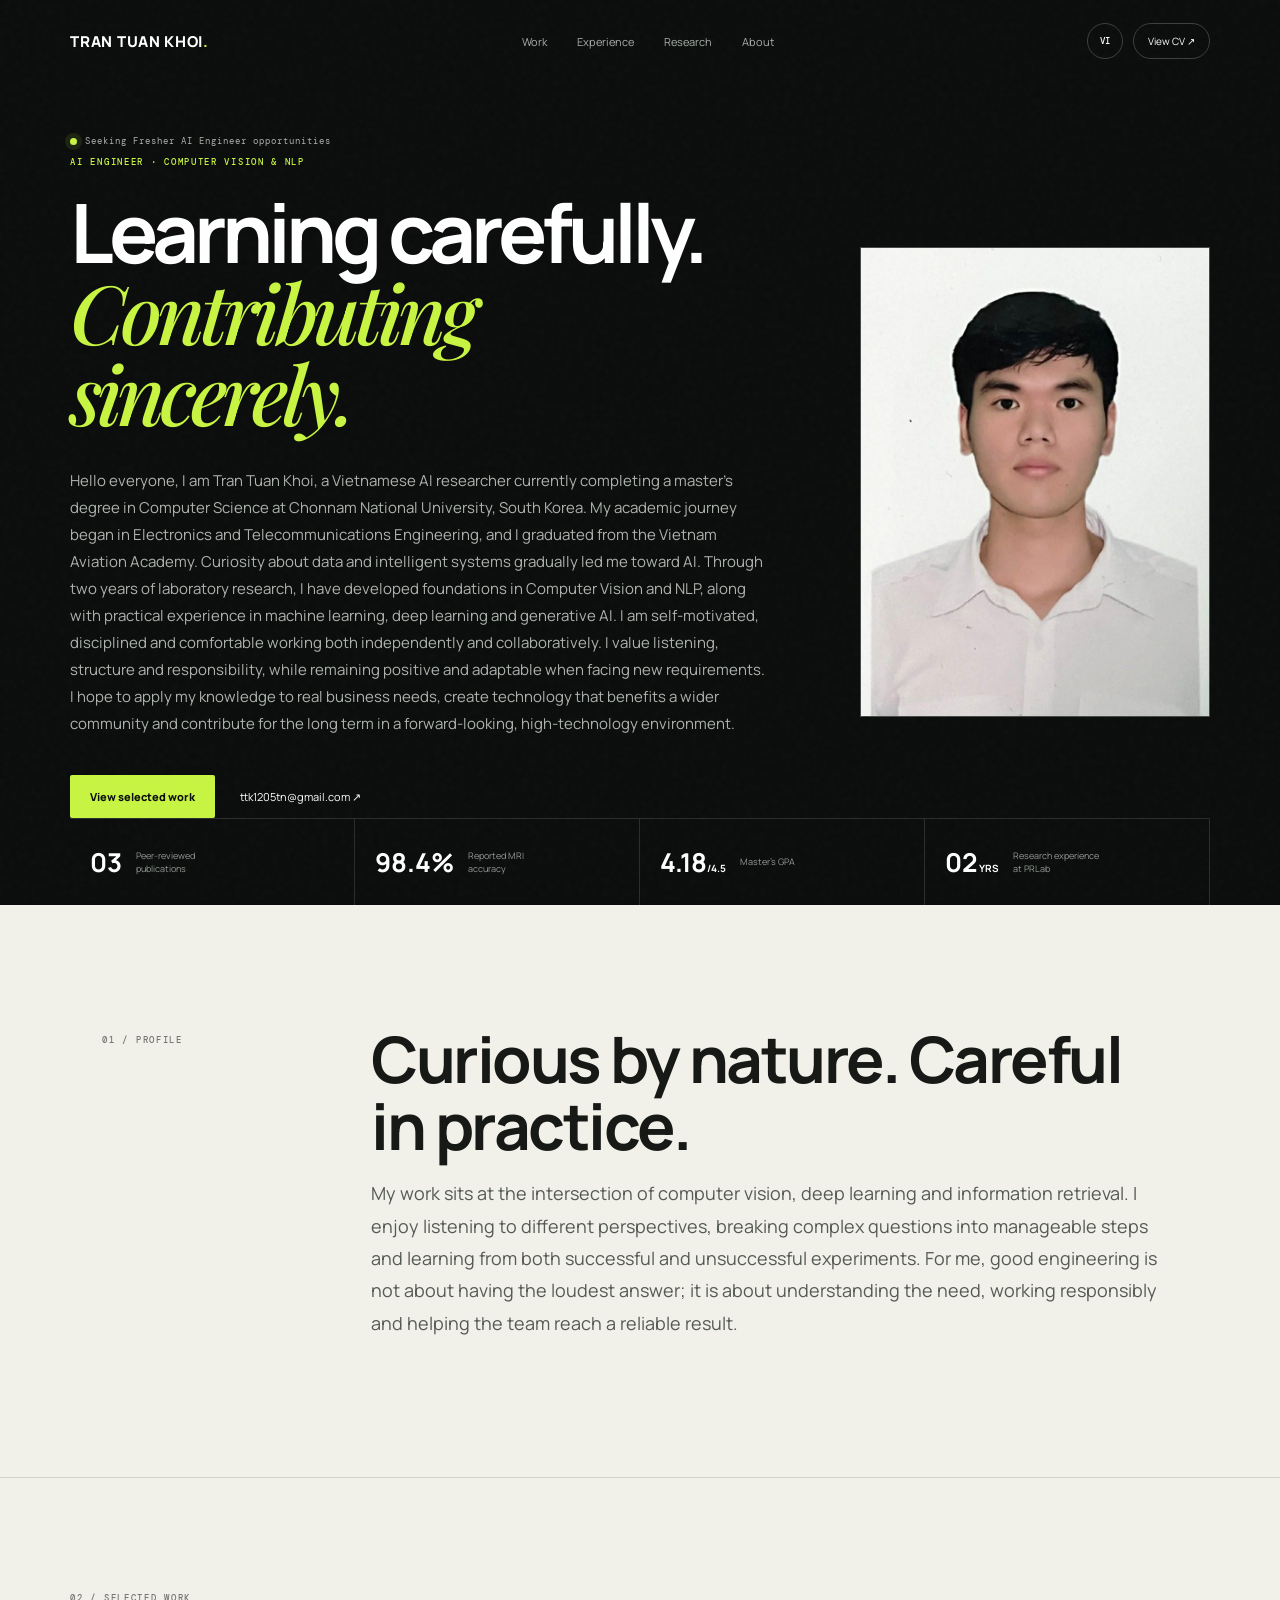
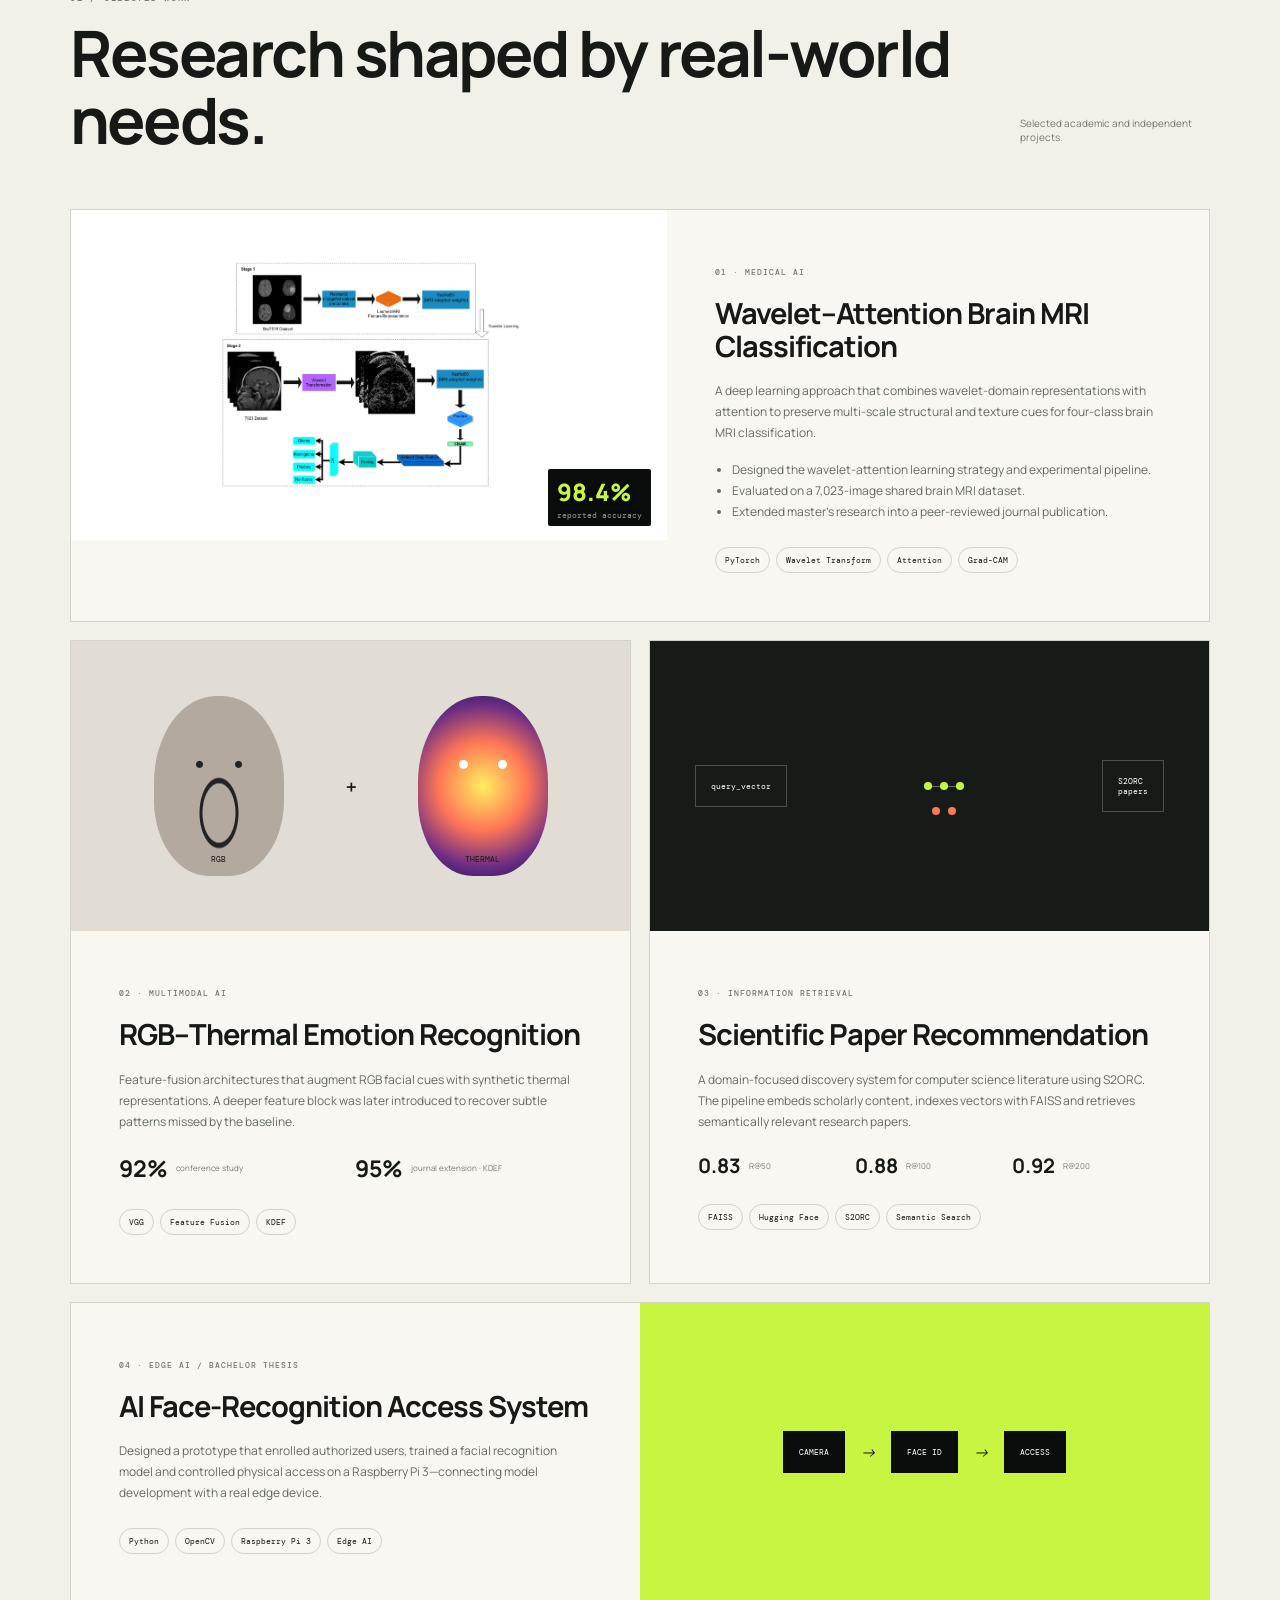
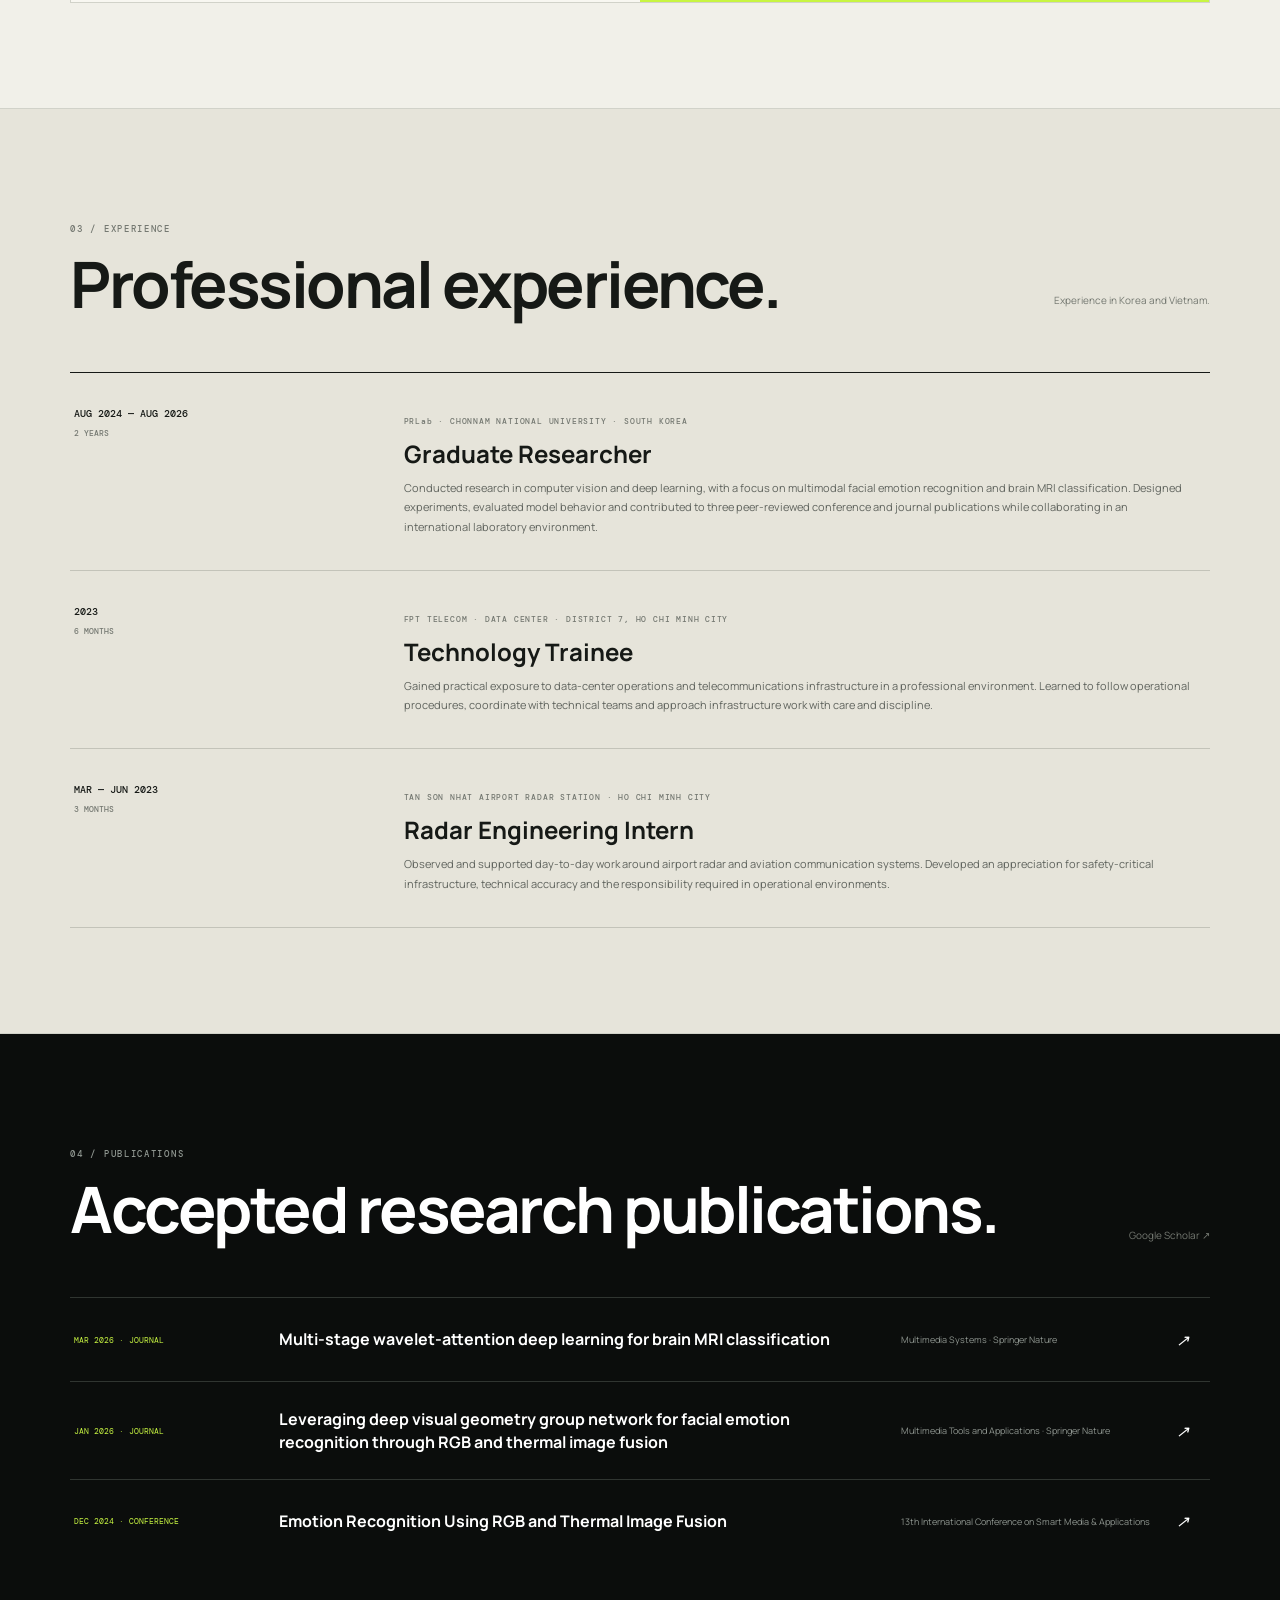
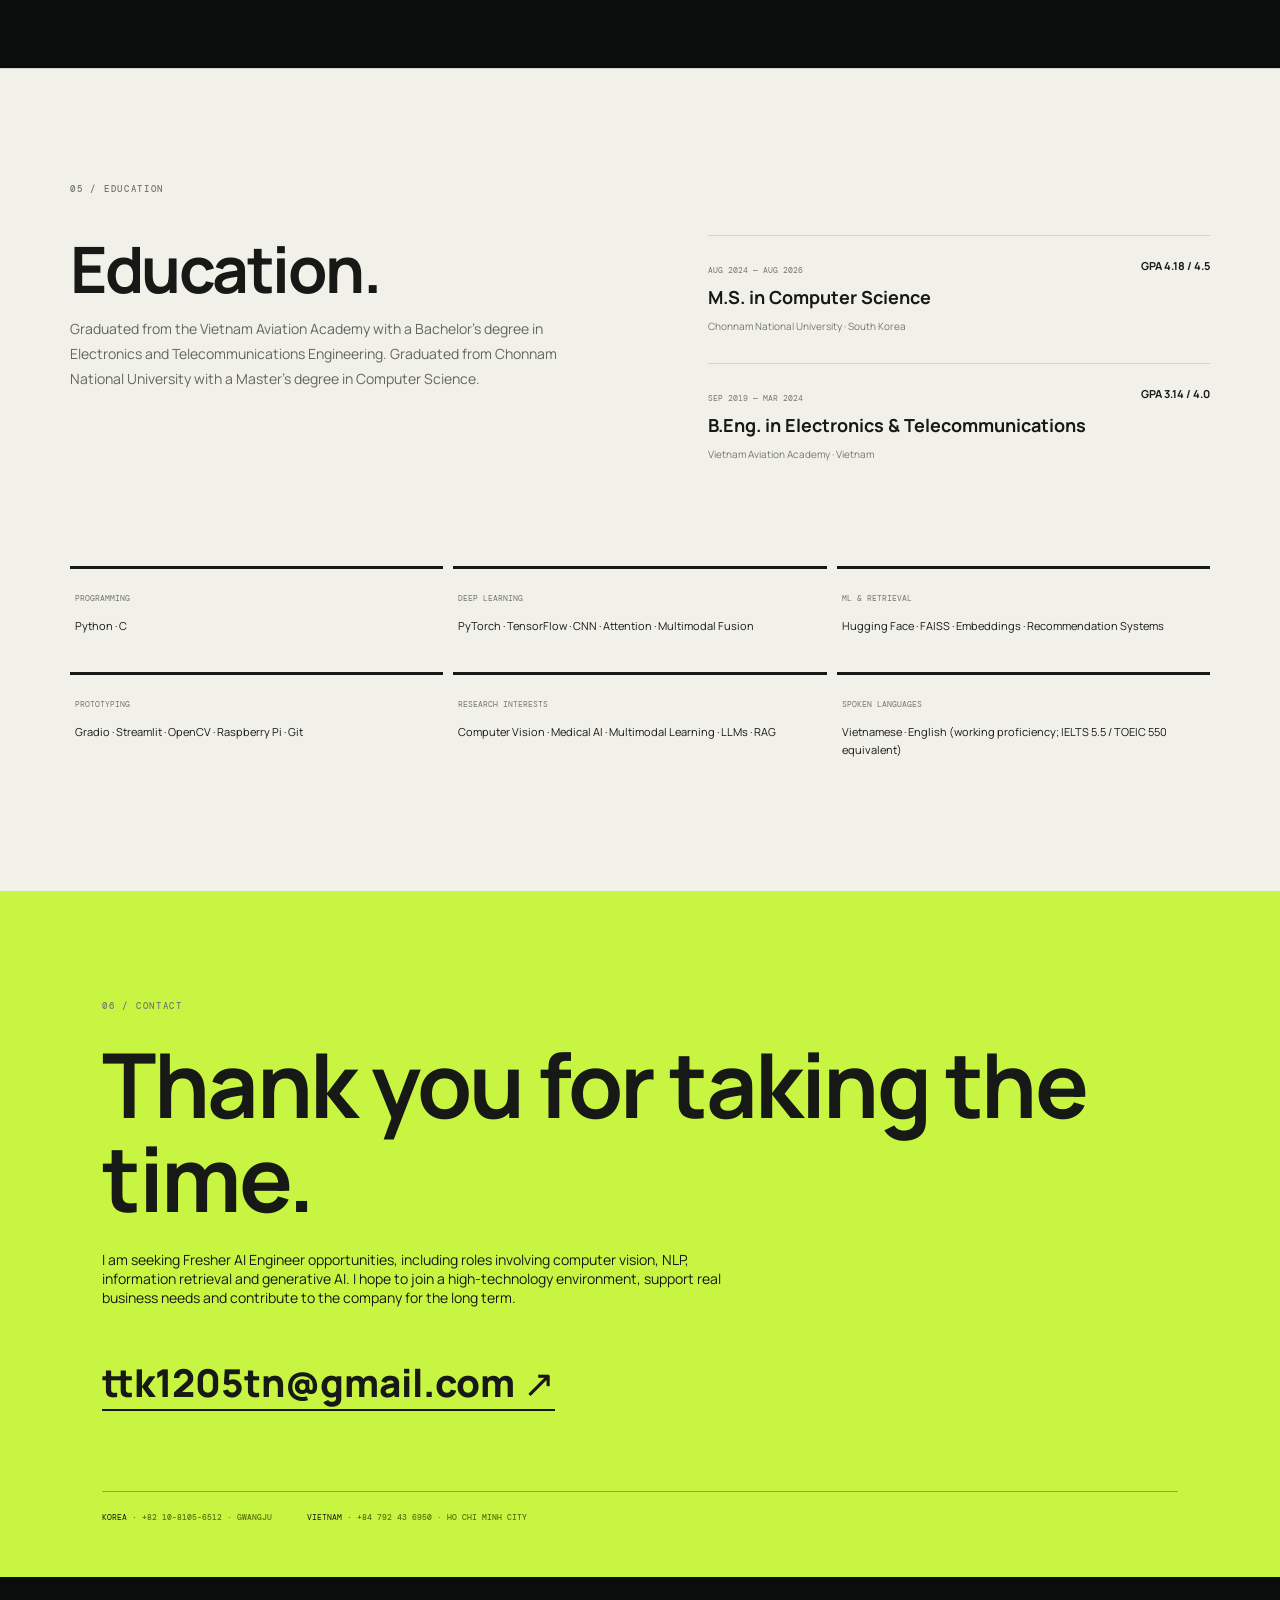
==== commit 59f7c226: "Add development tools to CV skills" ====
--- a/portfolio/index.html
+++ b/portfolio/index.html
@@ -7,7 +7,7 @@
 </head>
 <body>
   <div class="noise"></div>
-  <nav><a class="logo" href="#top">TRAN TUAN KHOI<span>.</span></a><div class="navlinks"><a href="#work" data-en="Work" data-vi="Dự án">Work</a><a href="#experience" data-en="Experience" data-vi="Kinh nghiệm">Experience</a><a href="#research" data-en="Research" data-vi="Nghiên cứu">Research</a><a href="#about" data-en="About" data-vi="Giới thiệu">About</a></div><div class="nav-actions"><button id="lang">VI</button><a class="cv-link" href="cv.html?v=fresher-20260819" data-en="View CV ↗" data-vi="Xem CV ↗">View CV ↗</a></div></nav>
+  <nav><a class="logo" href="#top">TRAN TUAN KHOI<span>.</span></a><div class="navlinks"><a href="#work" data-en="Work" data-vi="Dự án">Work</a><a href="#experience" data-en="Experience" data-vi="Kinh nghiệm">Experience</a><a href="#research" data-en="Research" data-vi="Nghiên cứu">Research</a><a href="#about" data-en="About" data-vi="Giới thiệu">About</a></div><div class="nav-actions"><button id="lang">VI</button><a class="cv-link" href="cv.html?v=tools-20260819" data-en="View CV ↗" data-vi="Xem CV ↗">View CV ↗</a></div></nav>
   <main id="top">
     <section class="hero reveal">
       <div class="availability"><i></i><span data-en="Seeking Fresher AI Engineer opportunities" data-vi="Tìm kiếm cơ hội AI Engineer Fresher">Seeking Fresher AI Engineer opportunities</span></div>
@@ -47,5 +47,5 @@
     <section class="contact reveal"><p class="section-index">06 / CONTACT</p><h2 data-en="Thank you for taking the time." data-vi="Cảm ơn bạn đã dành thời gian.">Thank you for taking the time.</h2><p data-en="I am seeking Fresher AI Engineer opportunities, including roles involving computer vision, NLP, information retrieval and generative AI. I hope to join a high-technology environment, support real business needs and contribute to the company for the long term." data-vi="Tôi đang tìm kiếm cơ hội AI Engineer Fresher, bao gồm các vị trí liên quan đến Computer Vision, NLP, truy hồi thông tin và AI tạo sinh. Tôi mong muốn được làm việc trong môi trường công nghệ cao, đóng góp cho nhu cầu thực tế và đồng hành lâu dài cùng doanh nghiệp.">I am seeking Fresher AI Engineer opportunities, including roles involving computer vision, NLP, information retrieval and generative AI. I hope to join a high-technology environment, support real business needs and contribute to the company for the long term.</p><a href="mailto:ttk1205tn@gmail.com">ttk1205tn@gmail.com <span>↗</span></a><div class="contact-empty"><span>KOREA · <b><a href="tel:+821081056512">+82 10-8105-6512</a> · GWANGJU</b></span><span>VIETNAM · <b><a href="tel:+84792436950">+84 792 43 6950</a> · HO CHI MINH CITY</b></span></div></section>
   </main>
   <footer><span>© <b id="year"></b> Tuan Khoi Tran</span><a href="#top">Back to top ↑</a></footer>
-  <script src="portfolio.js?v=fresher-20260819"></script>
+  <script src="portfolio.js?v=tools-20260819"></script>
 </body></html>
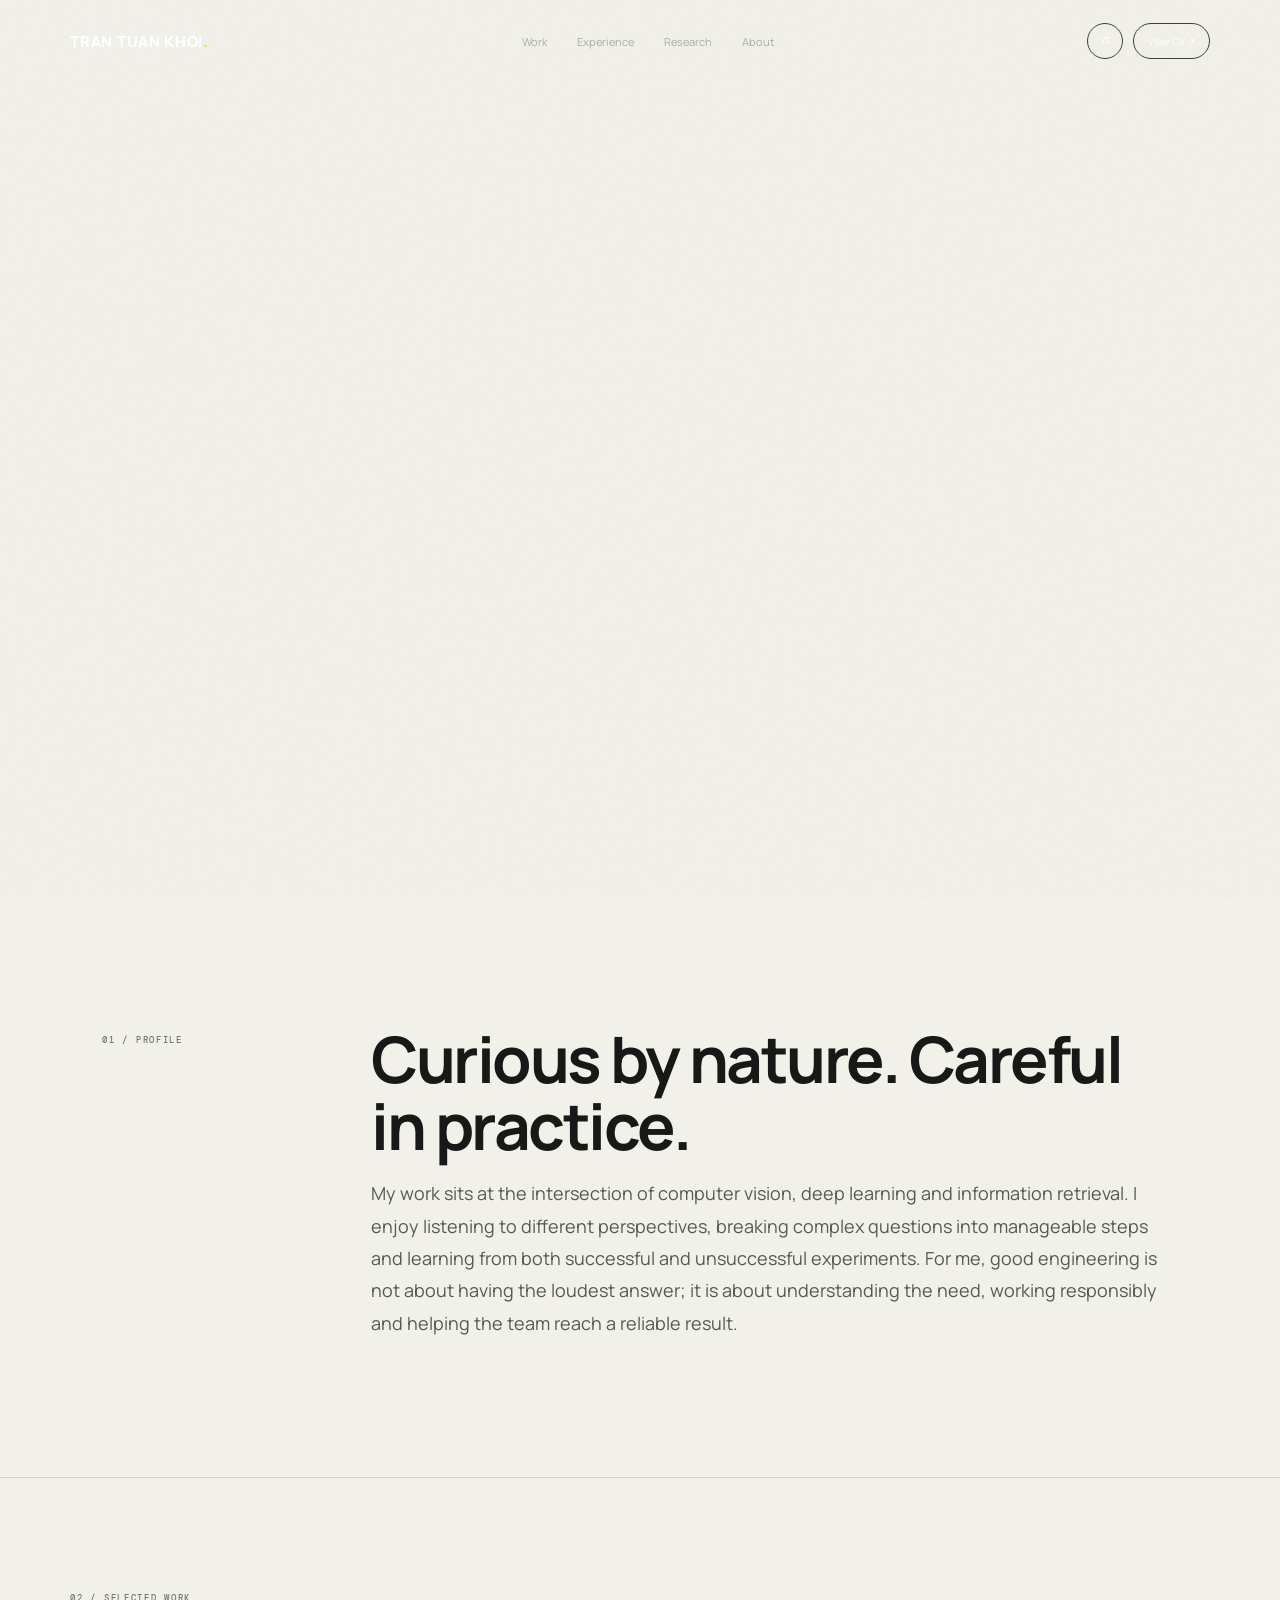
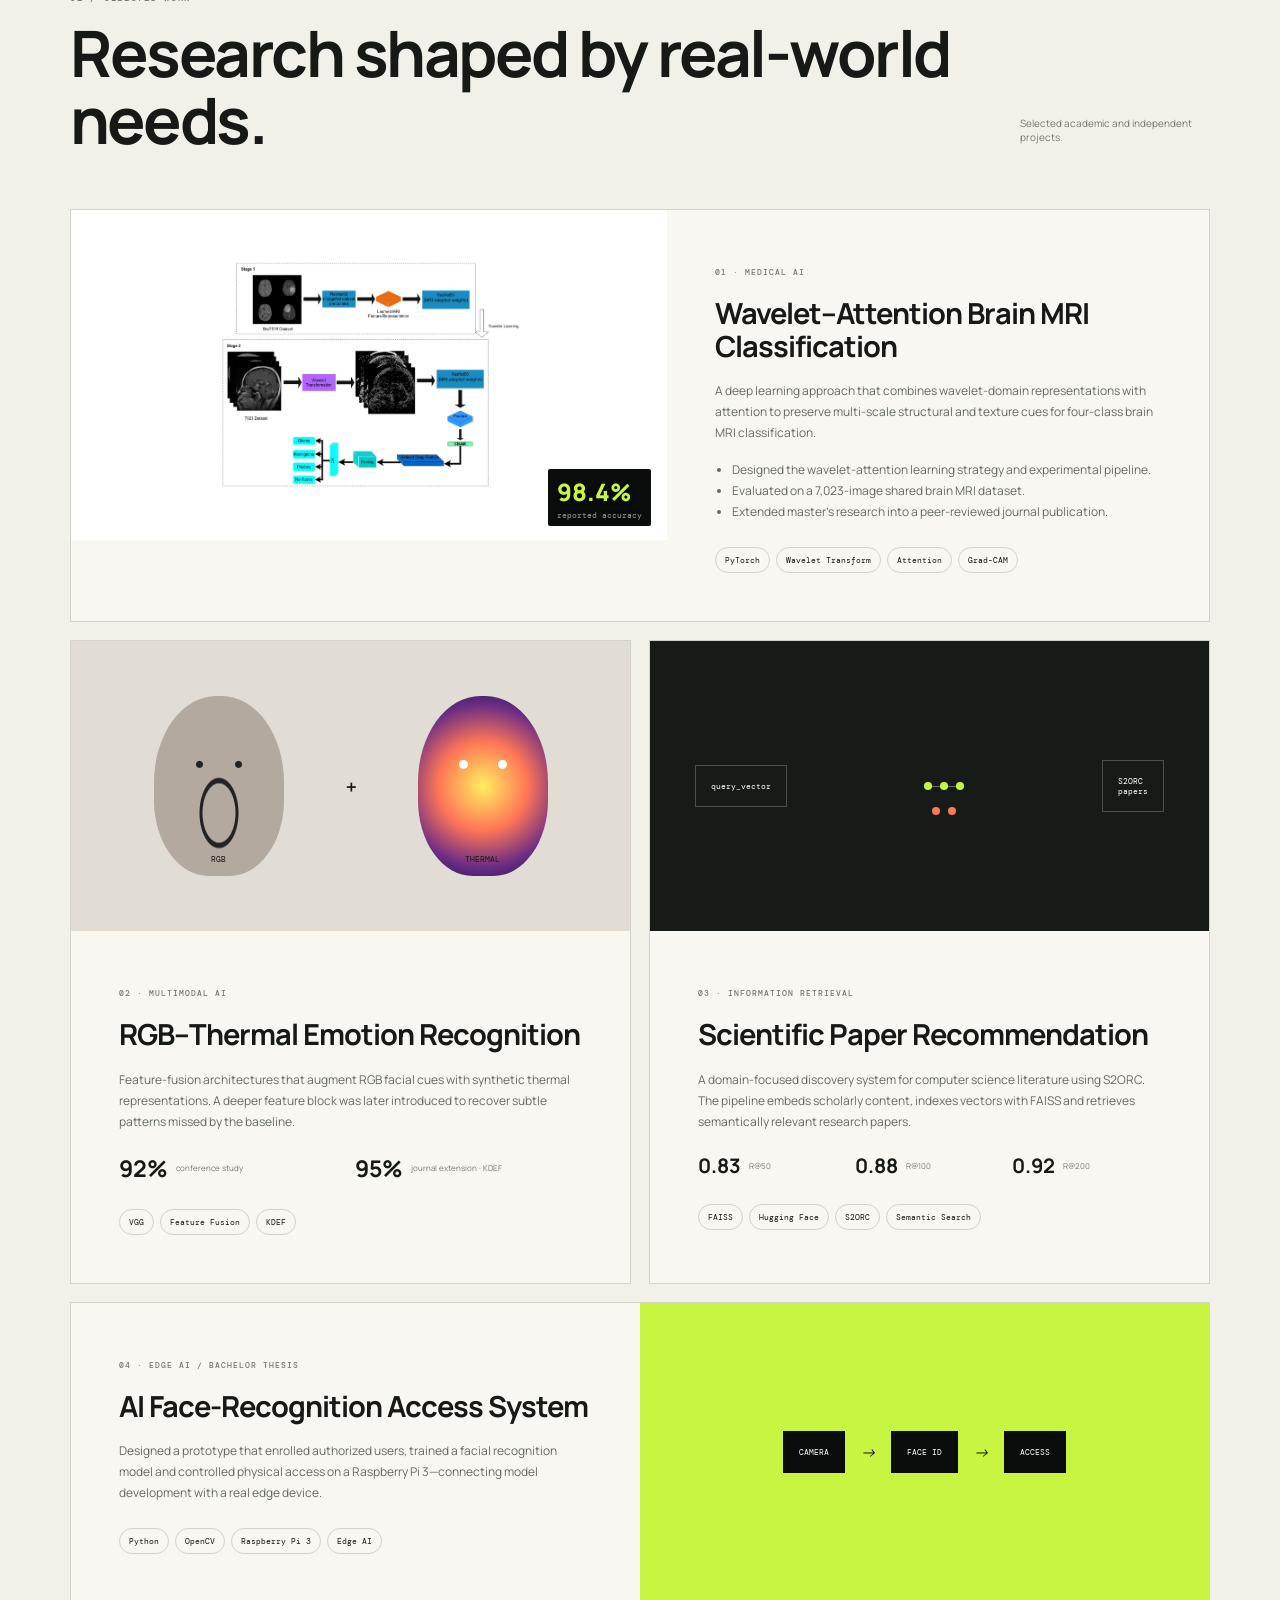
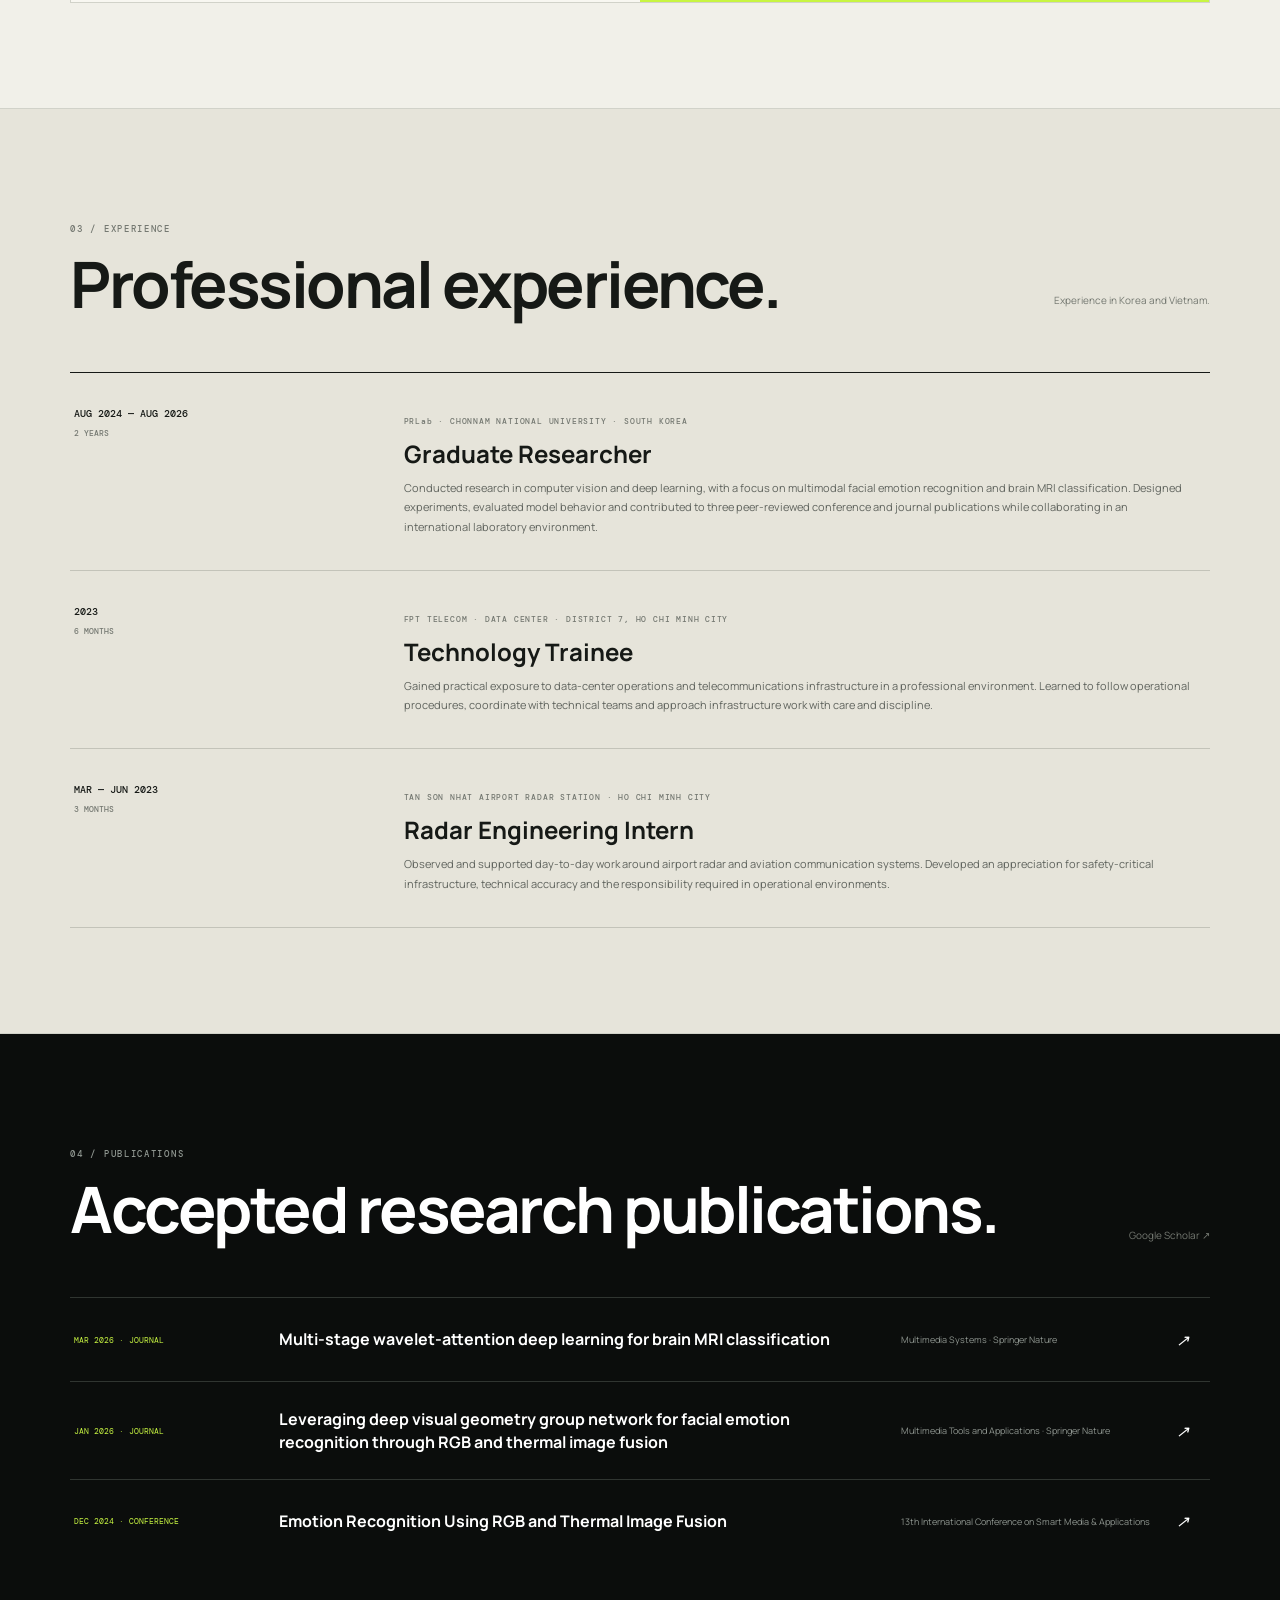
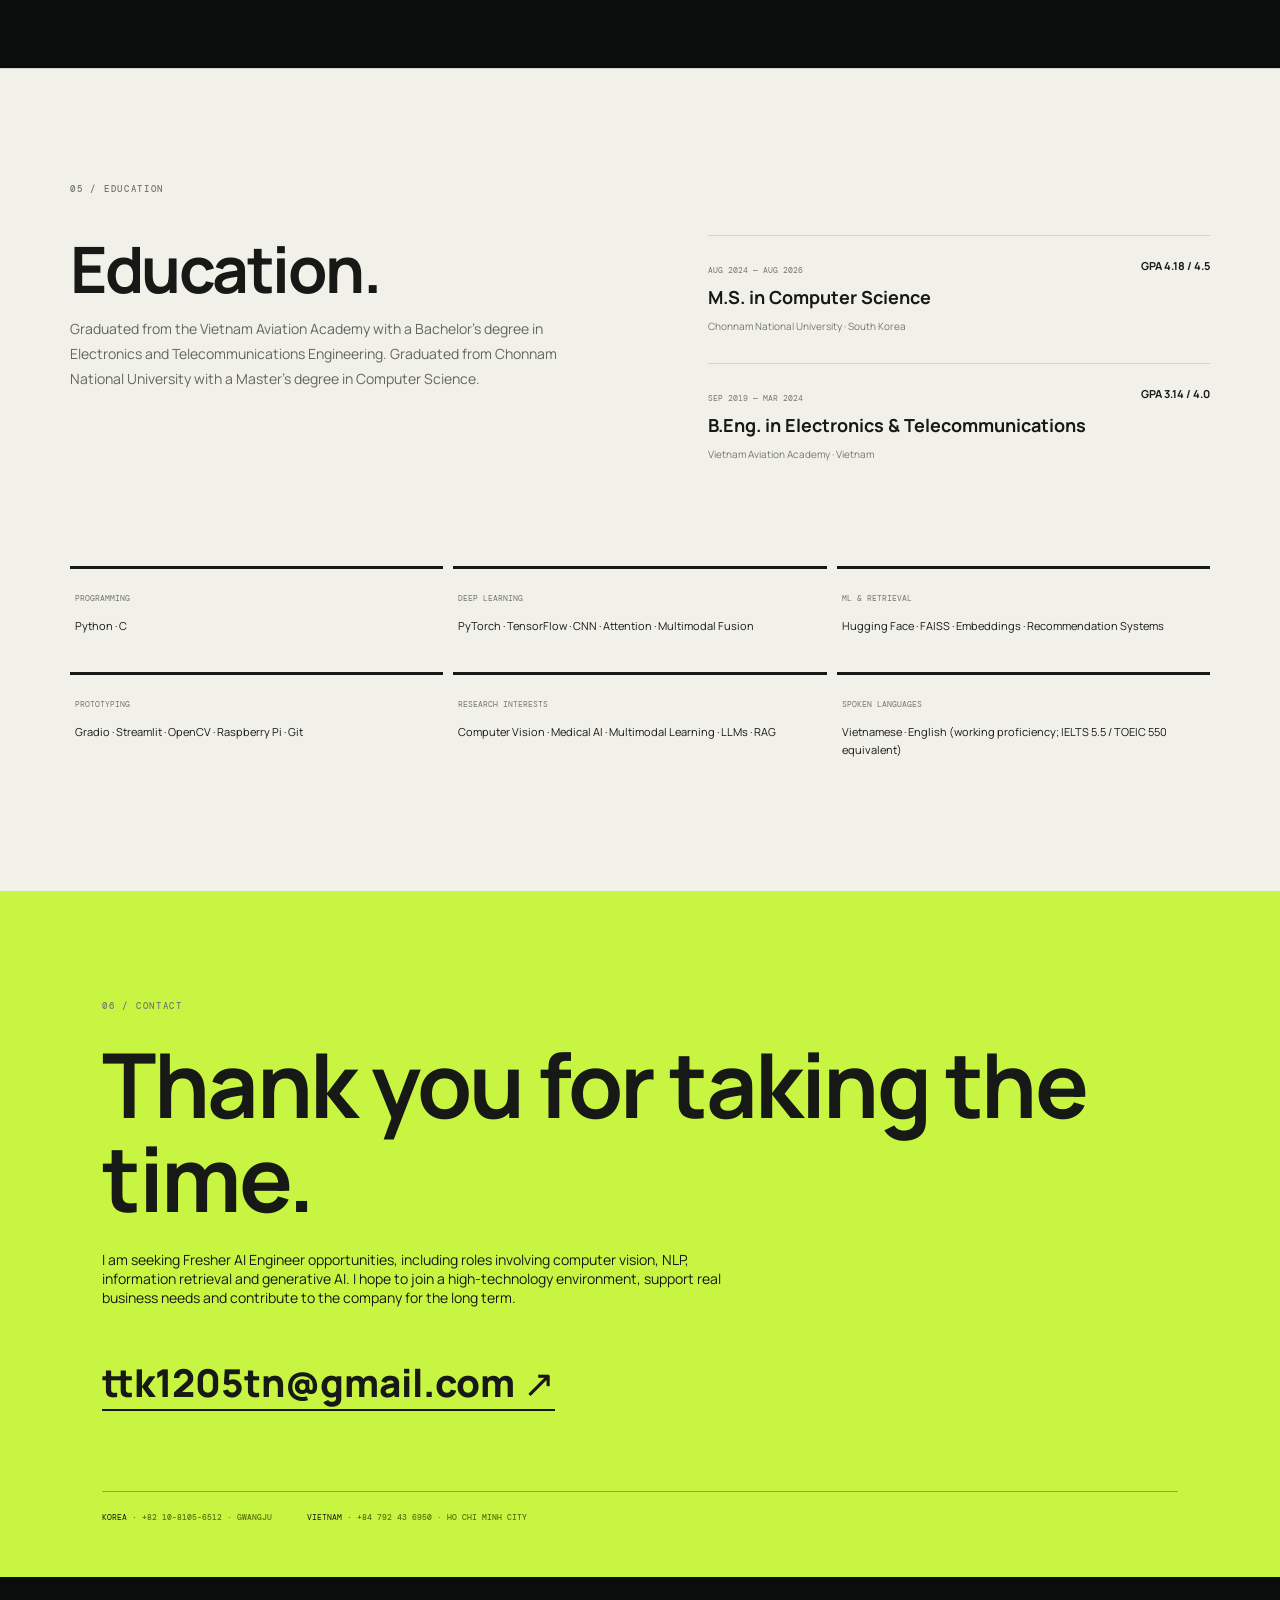
==== commit 76f83c91: "Add FPT internship date range" ====
--- a/portfolio/index.html
+++ b/portfolio/index.html
@@ -7,7 +7,7 @@
 </head>
 <body>
   <div class="noise"></div>
-  <nav><a class="logo" href="#top">TRAN TUAN KHOI<span>.</span></a><div class="navlinks"><a href="#work" data-en="Work" data-vi="Dự án">Work</a><a href="#experience" data-en="Experience" data-vi="Kinh nghiệm">Experience</a><a href="#research" data-en="Research" data-vi="Nghiên cứu">Research</a><a href="#about" data-en="About" data-vi="Giới thiệu">About</a></div><div class="nav-actions"><button id="lang">VI</button><a class="cv-link" href="cv.html?v=tools-20260819" data-en="View CV ↗" data-vi="Xem CV ↗">View CV ↗</a></div></nav>
+  <nav><a class="logo" href="#top">TRAN TUAN KHOI<span>.</span></a><div class="navlinks"><a href="#work" data-en="Work" data-vi="Dự án">Work</a><a href="#experience" data-en="Experience" data-vi="Kinh nghiệm">Experience</a><a href="#research" data-en="Research" data-vi="Nghiên cứu">Research</a><a href="#about" data-en="About" data-vi="Giới thiệu">About</a></div><div class="nav-actions"><button id="lang">VI</button><a class="cv-link" href="cv.html?v=fpt-date-20260819" data-en="View CV ↗" data-vi="Xem CV ↗">View CV ↗</a></div></nav>
   <main id="top">
     <section class="hero reveal">
       <div class="availability"><i></i><span data-en="Seeking Fresher AI Engineer opportunities" data-vi="Tìm kiếm cơ hội AI Engineer Fresher">Seeking Fresher AI Engineer opportunities</span></div>
@@ -47,5 +47,5 @@
     <section class="contact reveal"><p class="section-index">06 / CONTACT</p><h2 data-en="Thank you for taking the time." data-vi="Cảm ơn bạn đã dành thời gian.">Thank you for taking the time.</h2><p data-en="I am seeking Fresher AI Engineer opportunities, including roles involving computer vision, NLP, information retrieval and generative AI. I hope to join a high-technology environment, support real business needs and contribute to the company for the long term." data-vi="Tôi đang tìm kiếm cơ hội AI Engineer Fresher, bao gồm các vị trí liên quan đến Computer Vision, NLP, truy hồi thông tin và AI tạo sinh. Tôi mong muốn được làm việc trong môi trường công nghệ cao, đóng góp cho nhu cầu thực tế và đồng hành lâu dài cùng doanh nghiệp.">I am seeking Fresher AI Engineer opportunities, including roles involving computer vision, NLP, information retrieval and generative AI. I hope to join a high-technology environment, support real business needs and contribute to the company for the long term.</p><a href="mailto:ttk1205tn@gmail.com">ttk1205tn@gmail.com <span>↗</span></a><div class="contact-empty"><span>KOREA · <b><a href="tel:+821081056512">+82 10-8105-6512</a> · GWANGJU</b></span><span>VIETNAM · <b><a href="tel:+84792436950">+84 792 43 6950</a> · HO CHI MINH CITY</b></span></div></section>
   </main>
   <footer><span>© <b id="year"></b> Tuan Khoi Tran</span><a href="#top">Back to top ↑</a></footer>
-  <script src="portfolio.js?v=tools-20260819"></script>
+  <script src="portfolio.js?v=fpt-date-20260819"></script>
 </body></html>
